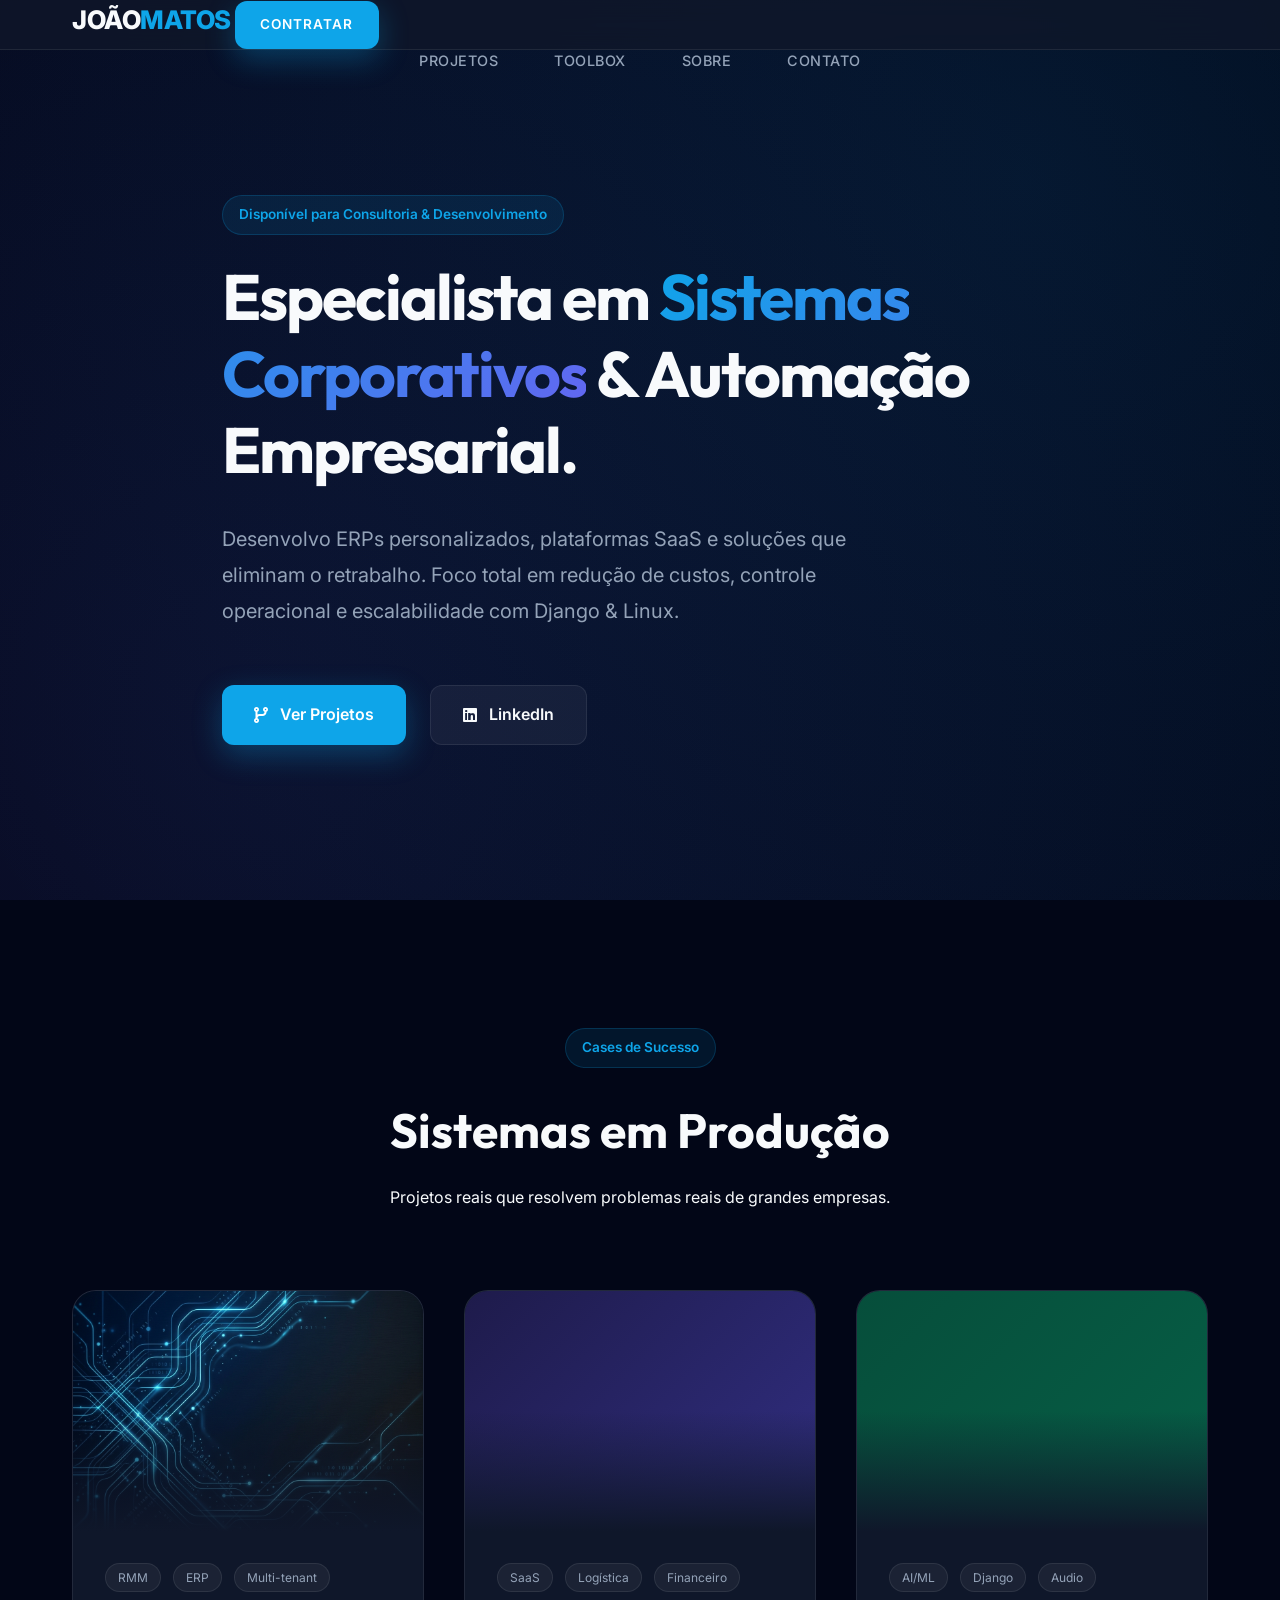
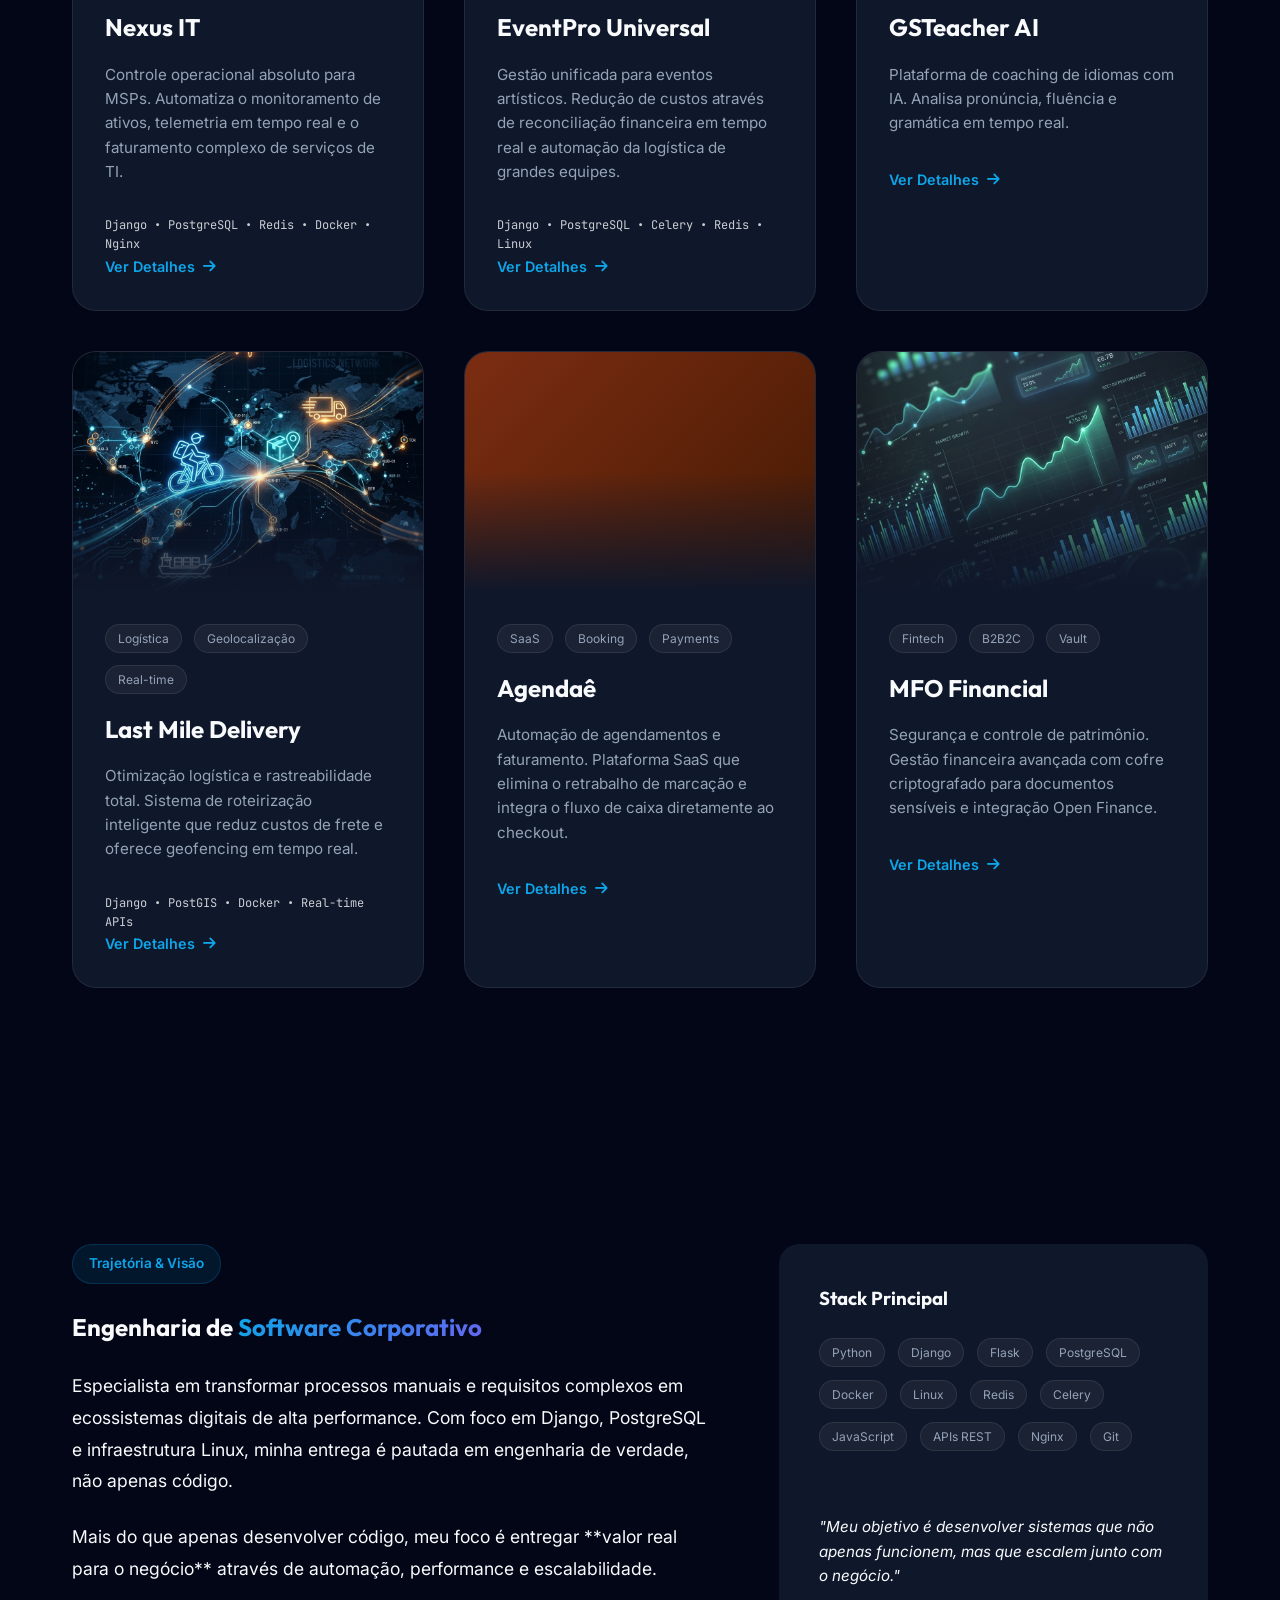
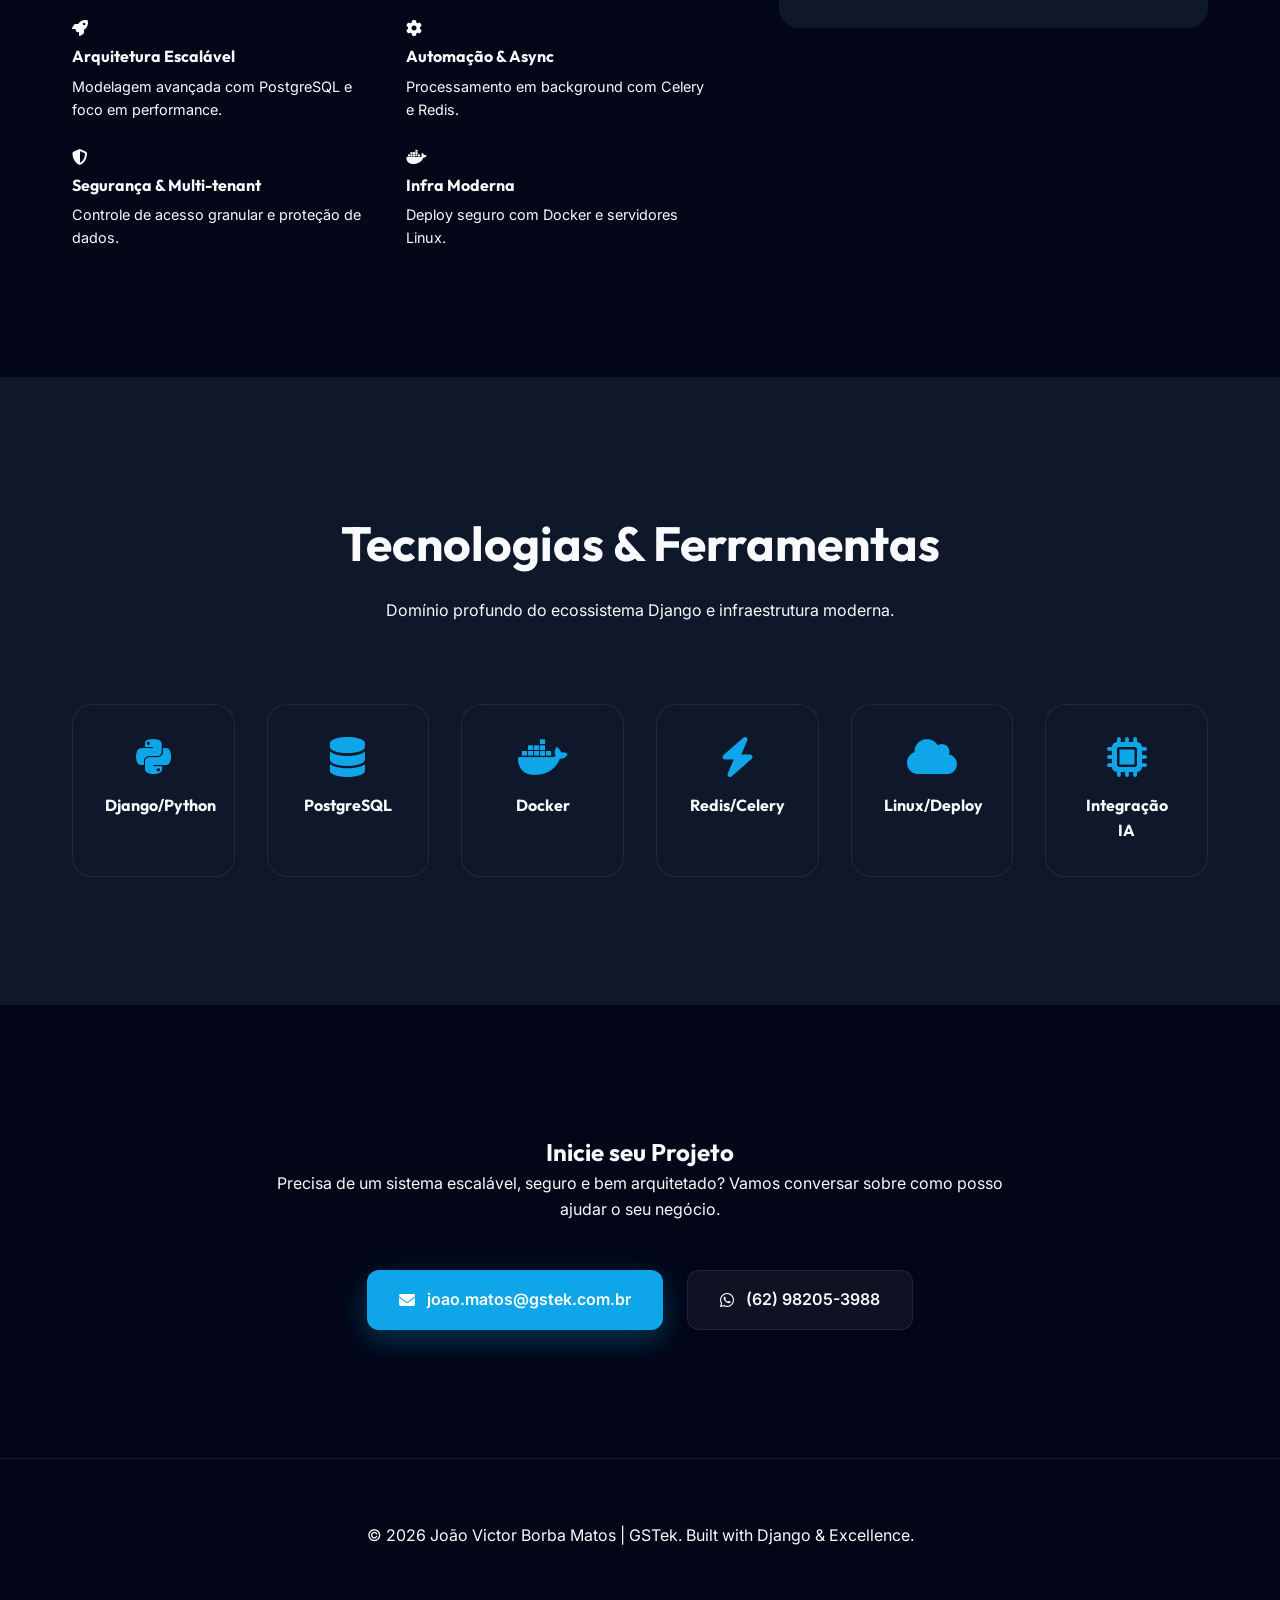
==== index.html @ 0c6c9169 "feat: transforma projetos em páginas reais para SEO e autoridade" ====
<!DOCTYPE html>
<html lang="pt-br">

<head>
    <meta charset="UTF-8">
    <meta name="viewport" content="width=device-width, initial-scale=1.0">
    <title>João Matos | Arquiteto de Sistemas Django & Automação Empresarial</title>
    <meta name="description"
        content="Desenvolvimento de sistemas ERP personalizados, plataformas SaaS e automação empresarial com Django, Python e PostgreSQL. Soluções escaláveis sob medida.">
    <meta name="keywords" content="sistema ERP personalizado, automação empresarial, desenvolvimento Django, software sob medida, sistema de gestão, plataforma SaaS, João Matos, GSTek">

    <!-- Open Graph / Facebook -->
    <meta property="og:type" content="website">
    <meta property="og:url" content="https://portfolio.gstek.com.br/">
    <meta property="og:title" content="João Matos | Sistemas SaaS & Automação Empresarial">
    <meta property="og:description" content="Especialista em Django, PostgreSQL, Docker e Linux. Desenvolvimento de sistemas corporativos escaláveis.">
    <meta property="og:image" content="https://portfolio.gstek.com.br/assets/hero_bg.png">

    <!-- Twitter -->
    <meta property="twitter:card" content="summary_large_image">
    <meta property="twitter:url" content="https://portfolio.gstek.com.br/">
    <meta property="twitter:title" content="João Matos | Sistemas SaaS & Automação Empresarial">
    <meta property="twitter:description" content="Especialista em Django, PostgreSQL, Docker e Linux. Desenvolvimento de sistemas corporativos escaláveis.">
    <meta property="twitter:image" content="https://portfolio.gstek.com.br/assets/hero_bg.png">

    <link rel="preconnect" href="https://fonts.googleapis.com">
    <link rel="preconnect" href="https://fonts.gstatic.com" crossorigin>
    <link
        href="https://fonts.googleapis.com/css2?family=Inter:wght@400;500;600&family=Outfit:wght@700;800&family=JetBrains+Mono&display=swap"
        rel="stylesheet">
    <link rel="stylesheet" href="https://cdnjs.cloudflare.com/ajax/libs/font-awesome/6.4.0/css/all.min.css">
    <link rel="stylesheet" href="style.css">
</head>

<body>

    <header>
        <div class="container nav">
            <a href="#" class="logo">JOÃO<span>MATOS</span></a>
            <div class="nav-links">
                <a href="#projects">Projetos</a>
                <a href="#skills">Toolbox</a>
                <a href="#about">Sobre</a>
                <a href="#contact">Contato</a>
            </div>
            <a href="#contact" class="btn btn-primary" style="padding: 0.8rem 1.6rem; font-size: 0.85rem; letter-spacing: 1px; text-transform: uppercase;">Contratar</a>
        </div>
    </header>

    <section class="hero">
        <div class="container hero-content">
            <span class="badge animate">Disponível para Consultoria & Desenvolvimento</span>
            <h1 class="animate" style="animation-delay: 0.1s;">Especialista em <span class="gradient-text">Sistemas Corporativos</span> & Automação Empresarial.</h1>
            <p class="animate" style="animation-delay: 0.2s;">Desenvolvo ERPs personalizados, plataformas SaaS e soluções que eliminam o retrabalho. Foco total em redução de custos, controle operacional e escalabilidade com Django & Linux.</p>
            <div class="hero-btns animate" style="animation-delay: 0.3s;">
                <a href="#projects" class="btn btn-primary">
                    <i class="fas fa-code-branch"></i> Ver Projetos
                </a>
                <a href="https://www.linkedin.com/in/jo%C3%A3o-victor-borba-matos-902590383/" target="_blank"
                    class="btn btn-secondary">
                    <i class="fab fa-linkedin"></i> LinkedIn
                </a>
            </div>
        </div>
    </section>

    <section id="projects" class="section">
        <div class="container">
            <div class="section-header">
                <span class="badge">Cases de Sucesso</span>
                <h2>Sistemas em Produção</h2>
                <p>Projetos reais que resolvem problemas reais de grandes empresas.</p>
            </div>

            <div class="projects-grid">
                <!-- Nexus IT -->
                <article class="project-card">
                    <div class="project-img" style="background-image: url('assets/hero_bg.png');"></div>
                    <div class="project-body">
                        <div class="project-tags">
                            <span class="tag">RMM</span>
                            <span class="tag">ERP</span>
                            <span class="tag">Multi-tenant</span>
                        </div>
                        <h3>Nexus IT</h3>
                        <p>Controle operacional absoluto para MSPs. Automatiza o monitoramento de ativos, telemetria em tempo real e o faturamento complexo de serviços de TI.</p>
                        <div class="project-stack" style="font-family: 'JetBrains Mono', monospace; font-size: 0.75rem; color: var(--primary-color); margin-top: 1rem; opacity: 0.8;">
                            Django • PostgreSQL • Redis • Docker • Nginx
                        </div>
                        <div class="project-actions">
                            <a href="nexus-it/" class="btn-detail" style="text-decoration: none;">Ver Detalhes <i
                                    class="fas fa-arrow-right"></i></a>
                        </div>
                    </div>
                </article>

                <!-- EventPro -->
                <article class="project-card">
                    <div class="project-img" style="background: linear-gradient(135deg, #1e1b4b, #312e81);"></div>
                    <div class="project-body">
                        <div class="project-tags">
                            <span class="tag">SaaS</span>
                            <span class="tag">Logística</span>
                            <span class="tag">Financeiro</span>
                        </div>
                        <h3>EventPro Universal</h3>
                        <p>Gestão unificada para eventos artísticos. Redução de custos através de reconciliação financeira em tempo real e automação da logística de grandes equipes.</p>
                        <div class="project-stack" style="font-family: 'JetBrains Mono', monospace; font-size: 0.75rem; color: var(--primary-color); margin-top: 1rem; opacity: 0.8;">
                            Django • PostgreSQL • Celery • Redis • Linux
                        </div>
                        <div class="project-actions">
                            <a href="eventpro/" class="btn-detail" style="text-decoration: none;">Ver Detalhes <i
                                    class="fas fa-arrow-right"></i></a>
                        </div>
                    </div>
                </article>

                <!-- GSTeacher -->
                <article class="project-card">
                    <div class="project-img" style="background: linear-gradient(135deg, #064e3b, #065f46);"></div>
                    <div class="project-body">
                        <div class="project-tags">
                            <span class="tag">AI/ML</span>
                            <span class="tag">Django</span>
                            <span class="tag">Audio</span>
                        </div>
                        <h3>GSTeacher AI</h3>
                        <p>Plataforma de coaching de idiomas com IA. Analisa pronúncia, fluência e gramática em tempo
                            real.</p>
                        <div class="project-actions">
                            <a href="gsteacher-ai/" class="btn-detail" style="text-decoration: none;">Ver Detalhes <i
                                    class="fas fa-arrow-right"></i></a>
                        </div>
                    </div>
                </article>

                <!-- Last Mile -->
                <article class="project-card">
                    <div class="project-img" style="background-image: url('assets/delivery_bg.png');"></div>
                    <div class="project-body">
                        <div class="project-tags">
                            <span class="tag">Logística</span>
                            <span class="tag">Geolocalização</span>
                            <span class="tag">Real-time</span>
                        </div>
                        <h3>Last Mile Delivery</h3>
                        <p>Otimização logística e rastreabilidade total. Sistema de roteirização inteligente que reduz custos de frete e oferece geofencing em tempo real.</p>
                        <div class="project-stack" style="font-family: 'JetBrains Mono', monospace; font-size: 0.75rem; color: var(--primary-color); margin-top: 1rem; opacity: 0.8;">
                            Django • PostGIS • Docker • Real-time APIs
                        </div>
                        <div class="project-actions">
                            <a href="last-mile/" class="btn-detail" style="text-decoration: none;">Ver Detalhes <i
                                    class="fas fa-arrow-right"></i></a>
                        </div>
                    </div>
                </article>

                <!-- Agendaê -->
                <article class="project-card">
                    <div class="project-img" style="background: linear-gradient(135deg, #7c2d12, #451a03);"></div>
                    <div class="project-body">
                        <div class="project-tags">
                            <span class="tag">SaaS</span>
                            <span class="tag">Booking</span>
                            <span class="tag">Payments</span>
                        </div>
                        <h3>Agendaê</h3>
                        <p>Automação de agendamentos e faturamento. Plataforma SaaS que elimina o retrabalho de marcação e integra o fluxo de caixa diretamente ao checkout.</p>
                        <div class="project-actions">
                            <a href="agendae/" class="btn-detail" style="text-decoration: none;">Ver Detalhes <i
                                    class="fas fa-arrow-right"></i></a>
                        </div>
                    </div>
                </article>

                <!-- MFO Financial -->
                <article class="project-card">
                    <div class="project-img" style="background-image: url('assets/finance_bg.png');"></div>
                    <div class="project-body">
                        <div class="project-tags">
                            <span class="tag">Fintech</span>
                            <span class="tag">B2B2C</span>
                            <span class="tag">Vault</span>
                        </div>
                        <h3>MFO Financial</h3>
                        <p>Segurança e controle de patrimônio. Gestão financeira avançada com cofre criptografado para documentos sensíveis e integração Open Finance.</p>
                        <div class="project-actions">
                            <a href="mfo-financial/" class="btn-detail" style="text-decoration: none;">Ver Detalhes <i
                                    class="fas fa-arrow-right"></i></a>
                        </div>
                    </div>
                </article>
            </div>
        </div>
    </section>

    <section id="about" class="section">
        <div class="container">
            <div class="about-wrapper" style="display: grid; grid-template-columns: 1.2fr 0.8fr; gap: 4rem; align-items: start;">
                <div class="about-text">
                    <span class="badge">Trajetória & Visão</span>
                    <h2 style="margin-bottom: 1.5rem;">Engenharia de <span class="gradient-text">Software Corporativo</span></h2>
                    <p style="font-size: 1.1rem; line-height: 1.8; color: var(--text-muted); margin-bottom: 1.5rem;">
                        Especialista em transformar processos manuais e requisitos complexos em ecossistemas digitais de alta performance. Com foco em Django, PostgreSQL e infraestrutura Linux, minha entrega é pautada em engenharia de verdade, não apenas código.
                    </p>
                    <p style="font-size: 1.1rem; line-height: 1.8; color: var(--text-muted); margin-bottom: 2rem;">
                        Mais do que apenas desenvolver código, meu foco é entregar **valor real para o negócio** através de automação, performance e escalabilidade.
                    </p>

                    <div class="about-highlights" style="display: grid; grid-template-columns: 1fr 1fr; gap: 1.5rem;">
                        <div class="highlight-item">
                            <i class="fas fa-rocket" style="color: var(--primary-color); margin-bottom: 0.5rem;"></i>
                            <h4 style="margin-bottom: 0.3rem;">Arquitetura Escalável</h4>
                            <p style="font-size: 0.9rem; color: var(--text-muted);">Modelagem avançada com PostgreSQL e foco em performance.</p>
                        </div>
                        <div class="highlight-item">
                            <i class="fas fa-cog" style="color: var(--primary-color); margin-bottom: 0.5rem;"></i>
                            <h4 style="margin-bottom: 0.3rem;">Automação & Async</h4>
                            <p style="font-size: 0.9rem; color: var(--text-muted);">Processamento em background com Celery e Redis.</p>
                        </div>
                        <div class="highlight-item">
                            <i class="fas fa-shield-alt" style="color: var(--primary-color); margin-bottom: 0.5rem;"></i>
                            <h4 style="margin-bottom: 0.3rem;">Segurança & Multi-tenant</h4>
                            <p style="font-size: 0.9rem; color: var(--text-muted);">Controle de acesso granular e proteção de dados.</p>
                        </div>
                        <div class="highlight-item">
                            <i class="fab fa-docker" style="color: var(--primary-color); margin-bottom: 0.5rem;"></i>
                            <h4 style="margin-bottom: 0.3rem;">Infra Moderna</h4>
                            <p style="font-size: 0.9rem; color: var(--text-muted);">Deploy seguro com Docker e servidores Linux.</p>
                        </div>
                    </div>
                </div>

                <div class="about-card" style="background: var(--bg-surface); padding: 2.5rem; border-radius: 20px; border: 1px solid var(--border-color); position: sticky; top: 100px;">
                    <h3 style="margin-bottom: 1.5rem; font-family: 'Outfit', sans-serif;">Stack Principal</h3>
                    <div class="stack-tags" style="display: flex; flex-wrap: wrap; gap: 0.8rem;">
                        <span class="tag">Python</span>
                        <span class="tag">Django</span>
                        <span class="tag">Flask</span>
                        <span class="tag">PostgreSQL</span>
                        <span class="tag">Docker</span>
                        <span class="tag">Linux</span>
                        <span class="tag">Redis</span>
                        <span class="tag">Celery</span>
                        <span class="tag">JavaScript</span>
                        <span class="tag">APIs REST</span>
                        <span class="tag">Nginx</span>
                        <span class="tag">Git</span>
                    </div>
                    <hr style="margin: 2rem 0; border: 0; border-top: 1px solid var(--border-color);">
                    <p style="font-style: italic; color: var(--text-muted); font-size: 0.95rem;">
                        "Meu objetivo é desenvolver sistemas que não apenas funcionem, mas que escalem junto com o negócio."
                    </p>
                </div>
            </div>
        </div>
    </section>

    <section id="skills" class="section" style="background: var(--bg-surface);">
        <div class="container">
            <div class="section-header">
                <h2>Tecnologias & Ferramentas</h2>
                <p>Domínio profundo do ecossistema Django e infraestrutura moderna.</p>
            </div>
            <div class="skills-grid">
                <div class="skill-card">
                    <i class="fab fa-python"></i>
                    <h4>Django/Python</h4>
                </div>
                <div class="skill-card">
                    <i class="fas fa-database"></i>
                    <h4>PostgreSQL</h4>
                </div>
                <div class="skill-card">
                    <i class="fab fa-docker"></i>
                    <h4>Docker</h4>
                </div>
                <div class="skill-card">
                    <i class="fas fa-bolt"></i>
                    <h4>Redis/Celery</h4>
                </div>
                <div class="skill-card">
                    <i class="fas fa-cloud"></i>
                    <h4>Linux/Deploy</h4>
                </div>
                <div class="skill-card">
                    <i class="fas fa-microchip"></i>
                    <h4>Integração IA</h4>
                </div>
            </div>
        </div>
    </section>

    <section id="contact" class="section">
        <div class="container" style="text-align: center; max-width: 800px;">
            <h2>Inicie seu Projeto</h2>
            <p style="margin-bottom: 3rem;">Precisa de um sistema escalável, seguro e bem arquitetado? Vamos conversar
                sobre como posso ajudar o seu negócio.</p>

            <div style="display: flex; gap: 1.5rem; justify-content: center; flex-wrap: wrap;">
                <a href="mailto:joao.matos@gstek.com.br" class="btn btn-primary">
                    <i class="fas fa-envelope"></i> joao.matos@gstek.com.br
                </a>
                <a href="https://wa.me/5562982053988" class="btn btn-secondary" target="_blank">
                    <i class="fab fa-whatsapp"></i> (62) 98205-3988
                </a>
            </div>
        </div>
    </section>

    <footer>
        <div class="container">
            <p>&copy; 2026 João Victor Borba Matos | GSTek. Built with Django & Excellence.</p>
        </div>
    </footer>

    <!-- Modals -->
    <div id="projectModal" class="modal">
        <div class="modal-content">
            <span class="close-modal" onclick="closeModal()">&times;</span>
            <div id="modalBody">
                <!-- Content injected via JS -->
            </div>
        </div>
    </div>

    <script src="main.js"></script>
</body>

</html>
---- style.css ----
:root {
    --primary: #0ea5e9;
    --primary-glow: rgba(14, 165, 233, 0.3);
    --secondary: #6366f1;
    --accent: #10b981;
    --bg-dark: #020617;
    --bg-surface: #0f172a;
    --bg-card: #1e293b;
    --text-primary: #f8fafc;
    --text-secondary: #94a3b8;
    --border: rgba(255, 255, 255, 0.08);
    --glass: rgba(15, 23, 42, 0.8);
    --font-heading: 'Outfit', sans-serif;
    --font-body: 'Inter', sans-serif;
    --transition: all 0.3s cubic-bezier(0.4, 0, 0.2, 1);
}

* {
    margin: 0;
    padding: 0;
    box-sizing: border-box;
    scroll-behavior: smooth;
}

body {
    background-color: var(--bg-dark);
    color: var(--text-primary);
    font-family: var(--font-body);
    line-height: 1.6;
    overflow-x: hidden;
}

.container {
    max-width: 1200px;
    margin: 0 auto;
    padding: 0 2rem;
}

/* Typography */
h1, h2, h3, h4 {
    font-family: var(--font-heading);
    font-weight: 700;
}

.gradient-text {
    background: linear-gradient(135deg, var(--primary), var(--secondary));
    -webkit-background-clip: text;
    -webkit-text-fill-color: transparent;
}

/* Navigation */
header {
    position: fixed;
    top: 0;
    width: 100%;
    z-index: 1000;
    background: var(--glass);
    backdrop-filter: blur(12px);
    border-bottom: 1px solid var(--border);
}

nav {
    display: flex;
    justify-content: space-between;
    align-items: center;
    height: 90px;
    width: 100%;
}

.logo {
    font-size: 1.6rem;
    font-weight: 800;
    text-decoration: none;
    color: var(--text-primary);
    letter-spacing: -0.5px;
    flex-shrink: 0;
}

.logo span {
    color: var(--primary);
}

.nav-links {
    display: flex;
    gap: 3.5rem;
    position: absolute;
    left: 50%;
    transform: translateX(-50%);
}

.nav-links a {
    text-decoration: none;
    color: var(--text-secondary);
    font-weight: 500;
    font-size: 0.9rem;
    letter-spacing: 0.5px;
    text-transform: uppercase;
    transition: var(--transition);
}

.nav-links a:hover {
    color: var(--primary);
}

/* Hero Section */
.hero {
    min-height: 100vh;
    display: flex;
    align-items: center;
    position: relative;
    padding-top: 140px;
    padding-bottom: 100px;
    background: radial-gradient(circle at 80% 20%, rgba(14, 165, 233, 0.1), transparent),
                radial-gradient(circle at 20% 80%, rgba(99, 102, 241, 0.1), transparent);
}

.hero-content {
    max-width: 900px;
    position: relative;
    z-index: 2;
}

.badge {
    display: inline-block;
    padding: 0.5rem 1rem;
    background: rgba(14, 165, 233, 0.1);
    border: 1px solid rgba(14, 165, 233, 0.2);
    border-radius: 100px;
    color: var(--primary);
    font-size: 0.85rem;
    font-weight: 600;
    margin-bottom: 1.5rem;
}

.hero h1 {
    font-size: 4rem;
    line-height: 1.2;
    margin-bottom: 2rem;
    letter-spacing: -2px;
}

.hero p {
    font-size: 1.25rem;
    line-height: 1.8;
    color: var(--text-secondary);
    margin-bottom: 3.5rem;
    max-width: 700px;
}

.hero-btns {
    display: flex;
    gap: 1.5rem;
}

.btn {
    padding: 1rem 2rem;
    border-radius: 12px;
    font-weight: 600;
    text-decoration: none;
    display: inline-flex;
    align-items: center;
    gap: 0.75rem;
    transition: var(--transition);
    cursor: pointer;
}

.btn-primary {
    background: var(--primary);
    color: white;
    box-shadow: 0 10px 30px var(--primary-glow);
}

.btn-primary:hover {
    transform: translateY(-2px);
    box-shadow: 0 15px 40px var(--primary-glow);
}

.btn-secondary {
    background: rgba(255, 255, 255, 0.05);
    color: var(--text-primary);
    border: 1px solid var(--border);
}

.btn-secondary:hover {
    background: rgba(255, 255, 255, 0.1);
}

/* Projects Section */
.section {
    padding: 8rem 0;
}

.section-header {
    text-align: center;
    margin-bottom: 5rem;
}

.section-header h2 {
    font-size: 3rem;
    margin-bottom: 1rem;
}

.projects-grid {
    display: grid;
    grid-template-columns: repeat(auto-fit, minmax(350px, 1fr));
    gap: 2.5rem;
}

.project-card {
    background: var(--bg-surface);
    border: 1px solid var(--border);
    border-radius: 24px;
    overflow: hidden;
    transition: var(--transition);
}

.project-card:hover {
    transform: translateY(-10px);
    border-color: rgba(14, 165, 233, 0.3);
    box-shadow: 0 20px 50px rgba(0, 0, 0, 0.3);
}

.project-img {
    height: 240px;
    background-size: cover;
    background-position: center;
    position: relative;
}

.project-img::after {
    content: '';
    position: absolute;
    bottom: 0;
    left: 0;
    width: 100%;
    height: 50%;
    background: linear-gradient(to top, var(--bg-surface), transparent);
}

.project-body {
    padding: 2rem;
}

.project-tags {
    display: flex;
    gap: 0.75rem;
    margin-bottom: 1rem;
    flex-wrap: wrap;
}

.tag {
    font-size: 0.75rem;
    padding: 0.25rem 0.75rem;
    background: rgba(255, 255, 255, 0.05);
    border: 1px solid var(--border);
    border-radius: 100px;
    color: var(--text-secondary);
}

.project-body h3 {
    font-size: 1.5rem;
    margin-bottom: 1rem;
}

.project-body p {
    color: var(--text-secondary);
    font-size: 0.95rem;
    margin-bottom: 2rem;
}

.project-actions {
    display: flex;
    justify-content: space-between;
    align-items: center;
}

.btn-detail {
    color: var(--primary);
    text-decoration: none;
    font-weight: 600;
    font-size: 0.9rem;
    display: inline-flex;
    align-items: center;
    gap: 0.5rem;
}

/* Tabs / Code Showcase */
.code-window {
    background: #010409;
    border: 1px solid var(--border);
    border-radius: 12px;
    margin-top: 1.5rem;
    display: none; /* Shown on interaction */
}

.code-header {
    padding: 0.75rem 1rem;
    border-bottom: 1px solid var(--border);
    display: flex;
    align-items: center;
    gap: 0.5rem;
}

.dot { width: 10px; height: 10px; border-radius: 50%; }
.red { background: #ff5f56; }
.yellow { background: #ffbd2e; }
.green { background: #27c93f; }

.code-content {
    padding: 1.25rem;
    font-family: 'JetBrains Mono', monospace;
    font-size: 0.85rem;
    color: #e6edf3;
    overflow-x: auto;
}

/* Skills Section */
.skills-grid {
    display: grid;
    grid-template-columns: repeat(auto-fit, minmax(150px, 1fr));
    gap: 2rem;
    text-align: center;
}

.skill-card {
    padding: 2rem;
    background: var(--bg-surface);
    border: 1px solid var(--border);
    border-radius: 20px;
    transition: var(--transition);
}

.skill-card:hover {
    border-color: var(--primary);
    background: rgba(14, 165, 233, 0.05);
}

.skill-card i {
    font-size: 2.5rem;
    margin-bottom: 1rem;
    color: var(--primary);
}

/* Modal */
.modal {
    position: fixed;
    inset: 0;
    background: rgba(0, 0, 0, 0.8);
    backdrop-filter: blur(8px);
    z-index: 2000;
    display: none;
    align-items: center;
    justify-content: center;
    padding: 2rem;
}

.modal-content {
    background: var(--bg-surface);
    width: 100%;
    max-width: 1000px;
    max-height: 90vh;
    border-radius: 32px;
    border: 1px solid var(--border);
    overflow-y: auto;
    position: relative;
    padding: 3rem;
}

.close-modal {
    position: absolute;
    top: 2rem;
    right: 2rem;
    font-size: 1.5rem;
    cursor: pointer;
    color: var(--text-secondary);
}

/* Footer */
footer {
    padding: 4rem 0;
    border-top: 1px solid var(--border);
    text-align: center;
}

.social-links {
    display: flex;
    justify-content: center;
    gap: 2rem;
    margin-bottom: 2rem;
}

.social-links a {
    color: var(--text-secondary);
    font-size: 1.5rem;
    transition: var(--transition);
}

.social-links a:hover {
    color: var(--primary);
    transform: translateY(-3px);
}

/* Animations */
@keyframes fadeIn {
    from { opacity: 0; transform: translateY(20px); }
    to { opacity: 1; transform: translateY(0); }
}

.animate {
    animation: fadeIn 0.8s ease forwards;
}

@media (max-width: 992px) {
    .nav-links {
        display: none;
    }
}

@media (max-width: 768px) {
    .hero h1 { font-size: 2.5rem; }
    .hero p { font-size: 1.1rem; }
}
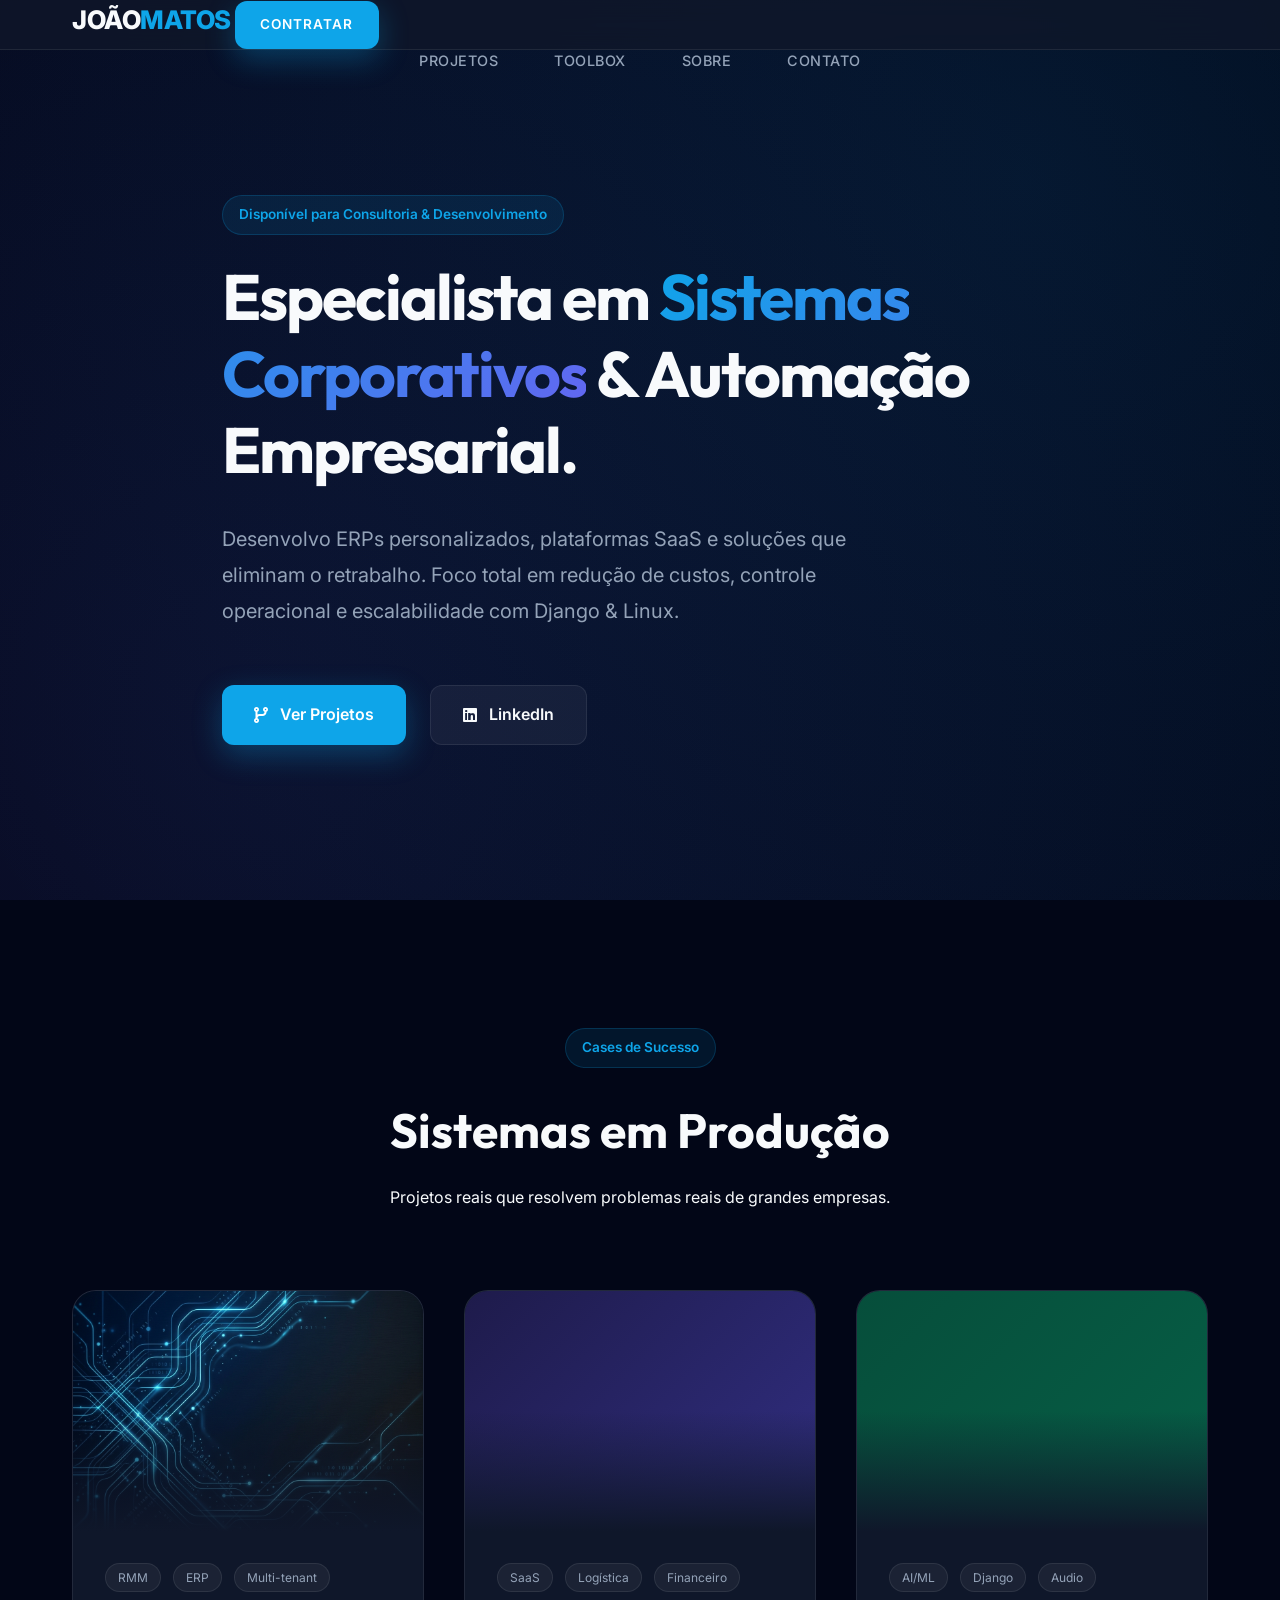
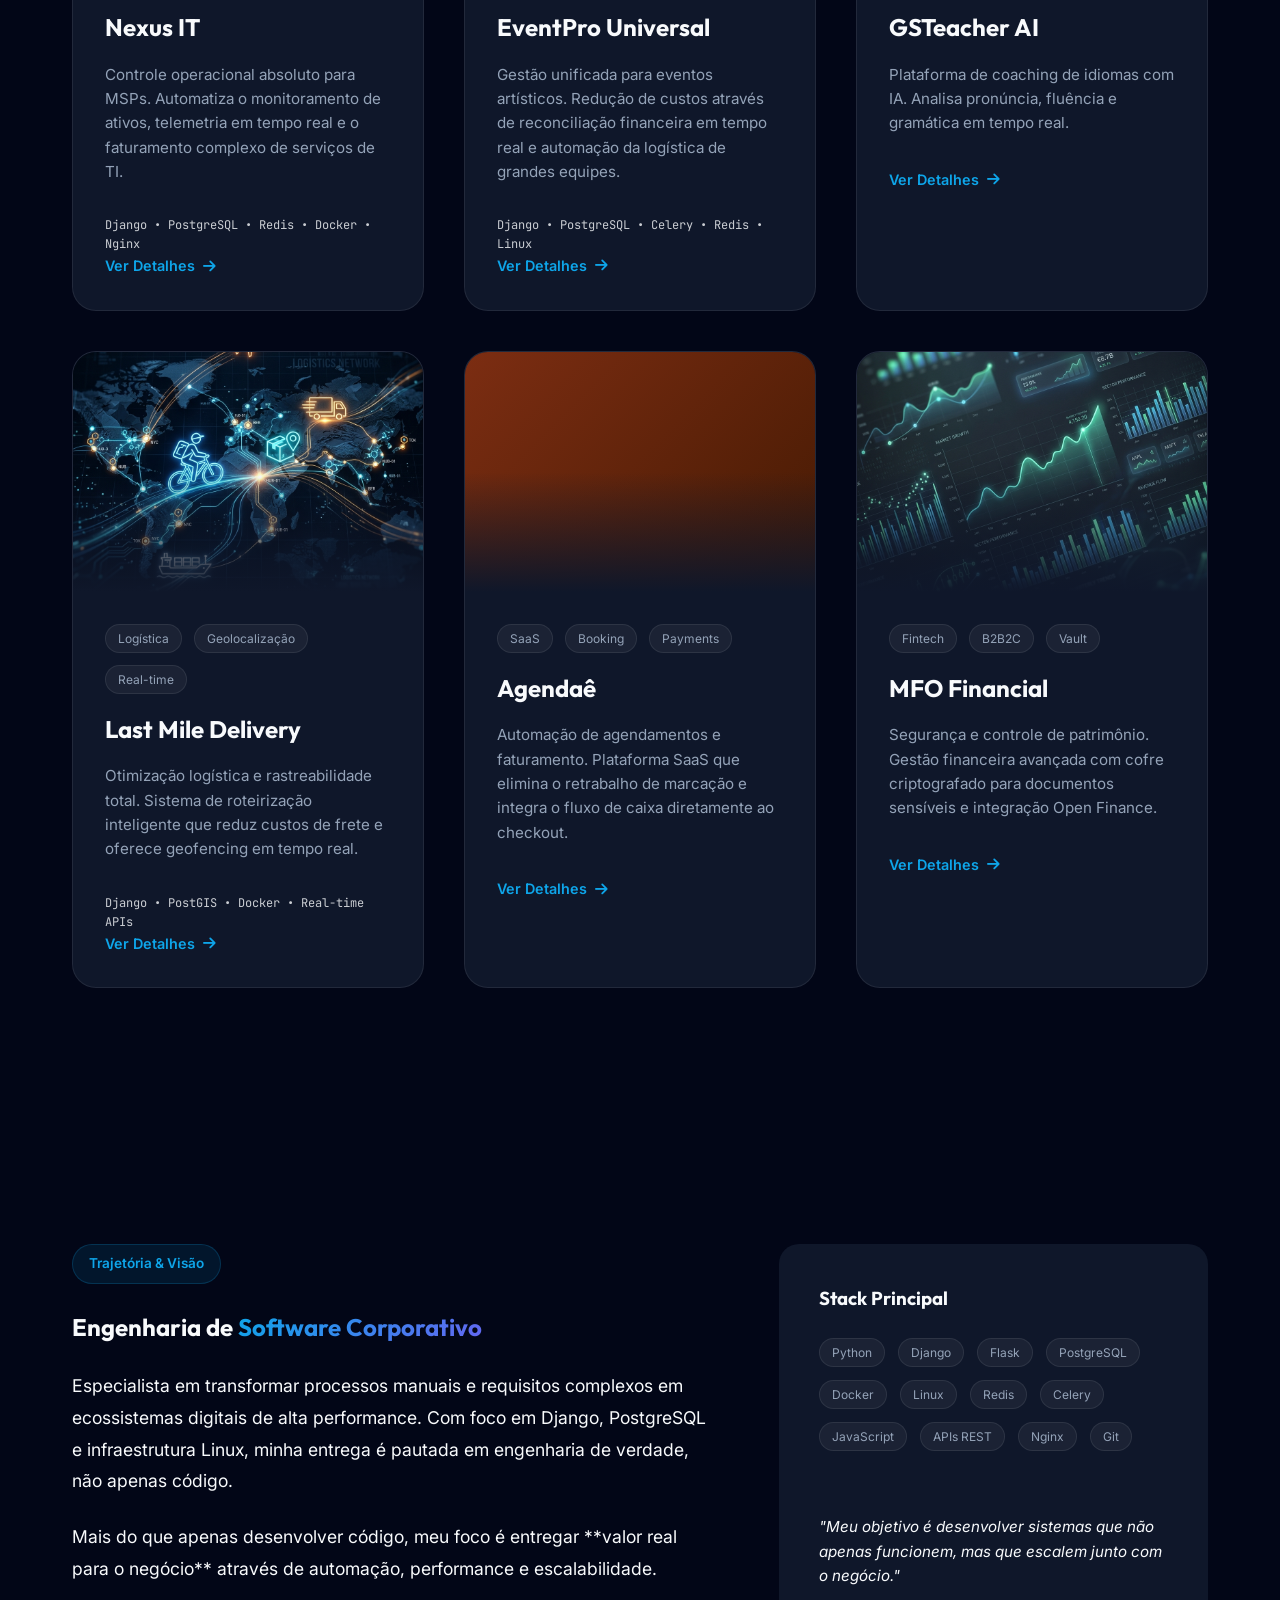
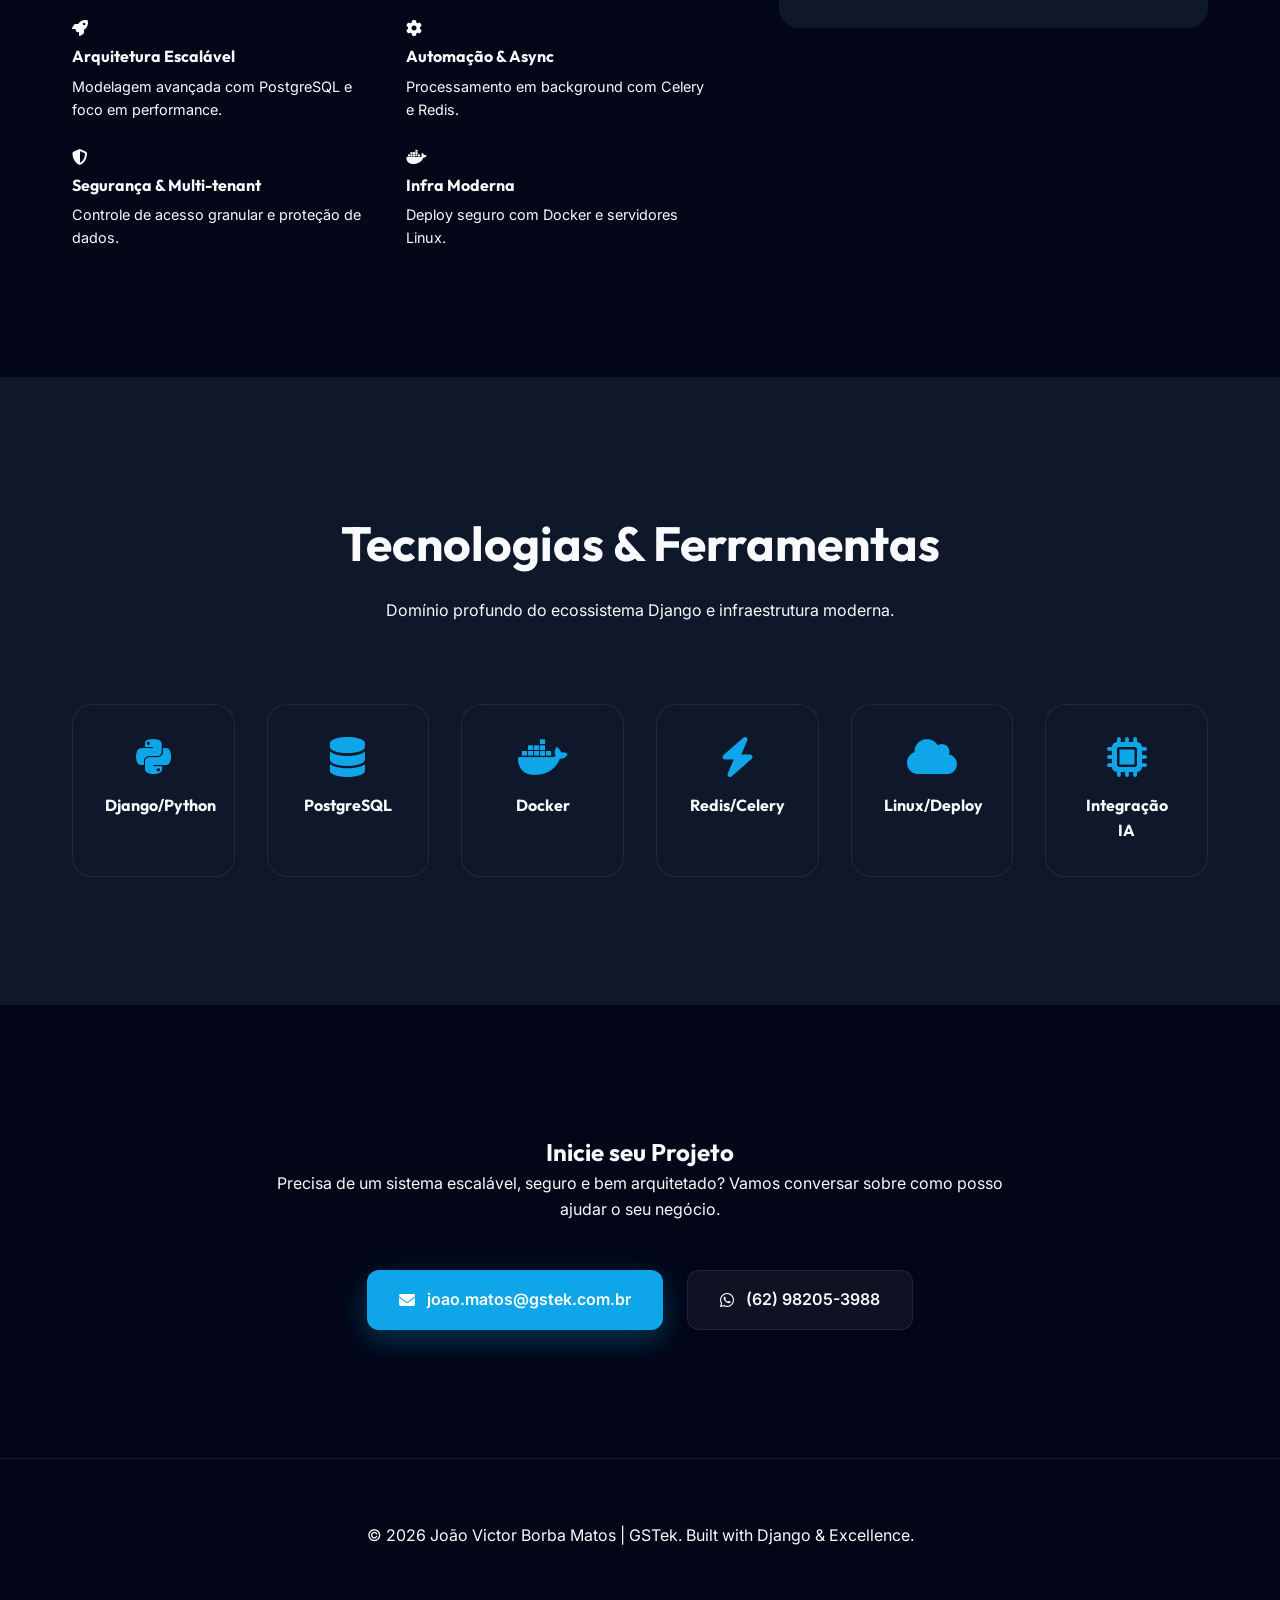
==== commit 0eca6ef9: "style: novo banner profissional para compartilhamento social" ====
--- a/index.html
+++ b/index.html
@@ -14,14 +14,14 @@
     <meta property="og:url" content="https://portfolio.gstek.com.br/">
     <meta property="og:title" content="João Matos | Sistemas SaaS & Automação Empresarial">
     <meta property="og:description" content="Especialista em Django, PostgreSQL, Docker e Linux. Desenvolvimento de sistemas corporativos escaláveis.">
-    <meta property="og:image" content="https://portfolio.gstek.com.br/assets/hero_bg.png">
+    <meta property="og:image" content="https://portfolio.gstek.com.br/assets/banner.png">
 
     <!-- Twitter -->
     <meta property="twitter:card" content="summary_large_image">
     <meta property="twitter:url" content="https://portfolio.gstek.com.br/">
     <meta property="twitter:title" content="João Matos | Sistemas SaaS & Automação Empresarial">
     <meta property="twitter:description" content="Especialista em Django, PostgreSQL, Docker e Linux. Desenvolvimento de sistemas corporativos escaláveis.">
-    <meta property="twitter:image" content="https://portfolio.gstek.com.br/assets/hero_bg.png">
+    <meta property="twitter:image" content="https://portfolio.gstek.com.br/assets/banner.png">
 
     <link rel="preconnect" href="https://fonts.googleapis.com">
     <link rel="preconnect" href="https://fonts.gstatic.com" crossorigin>
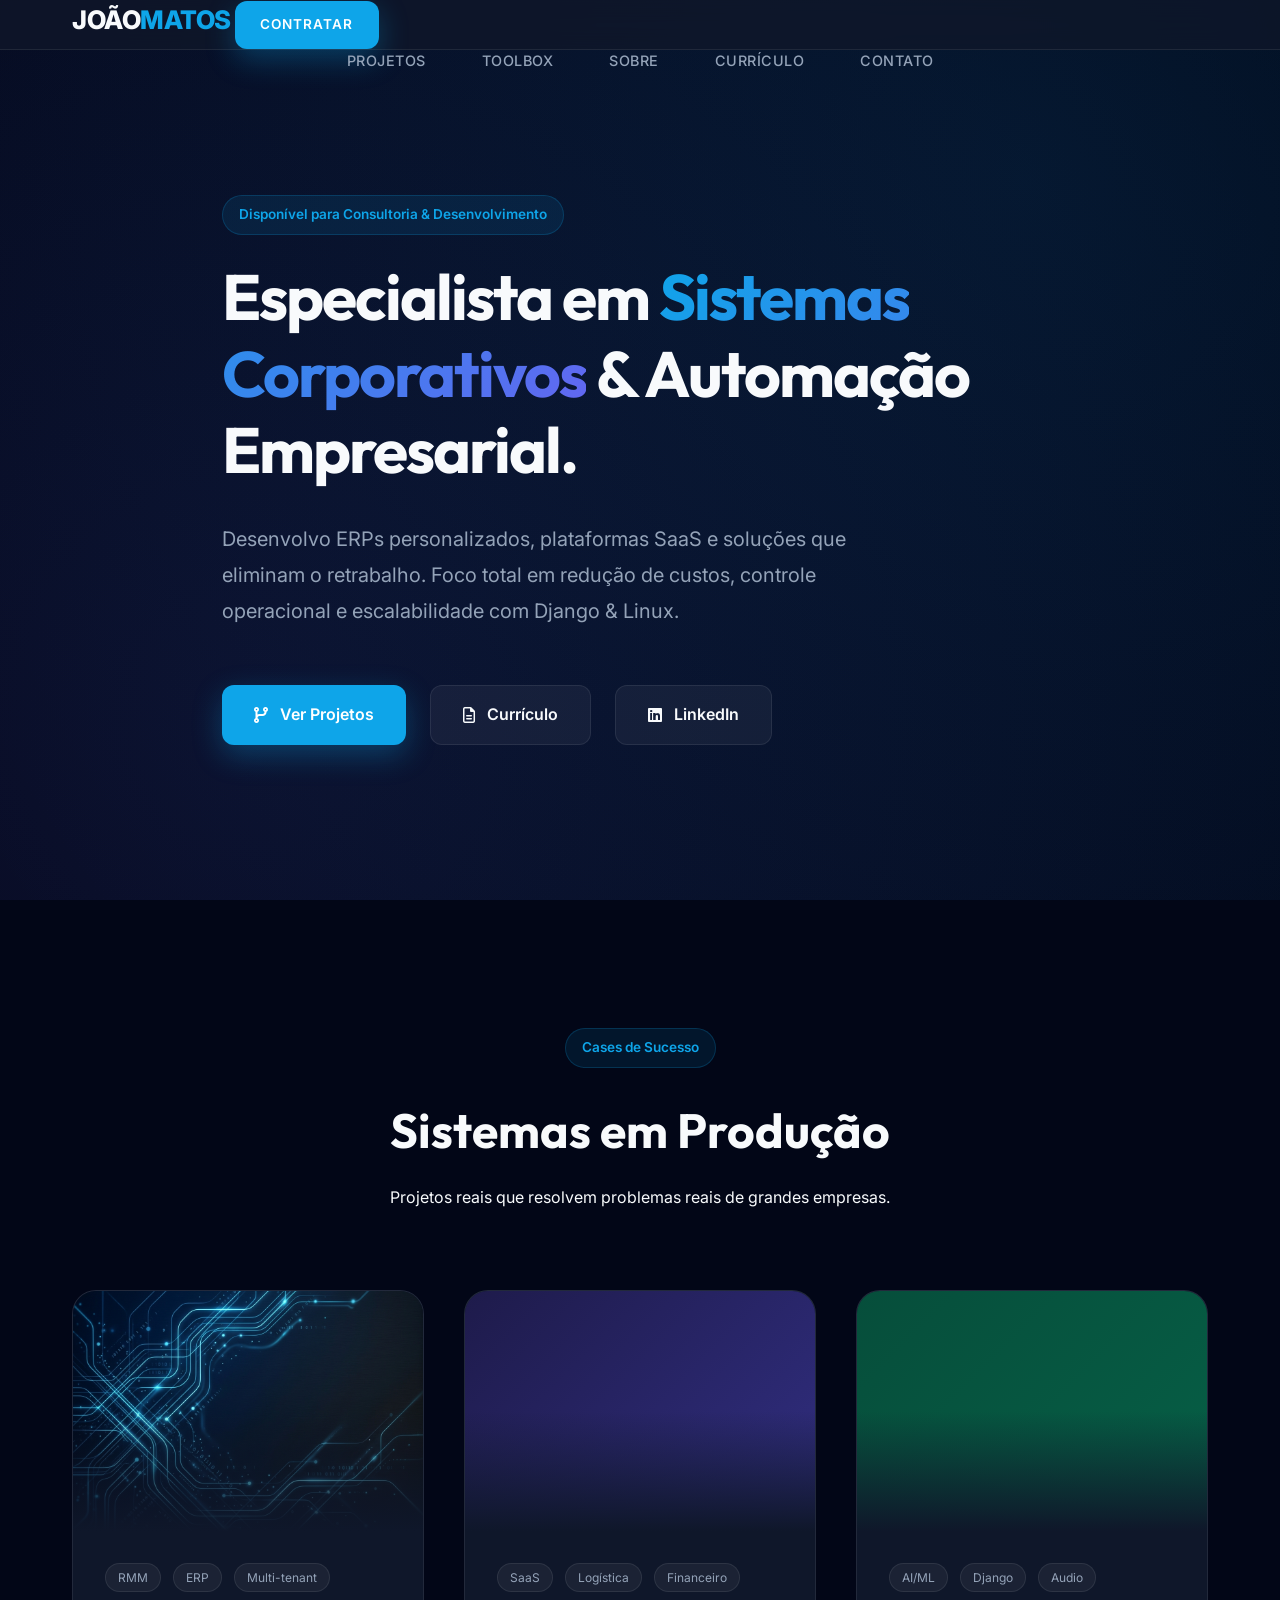
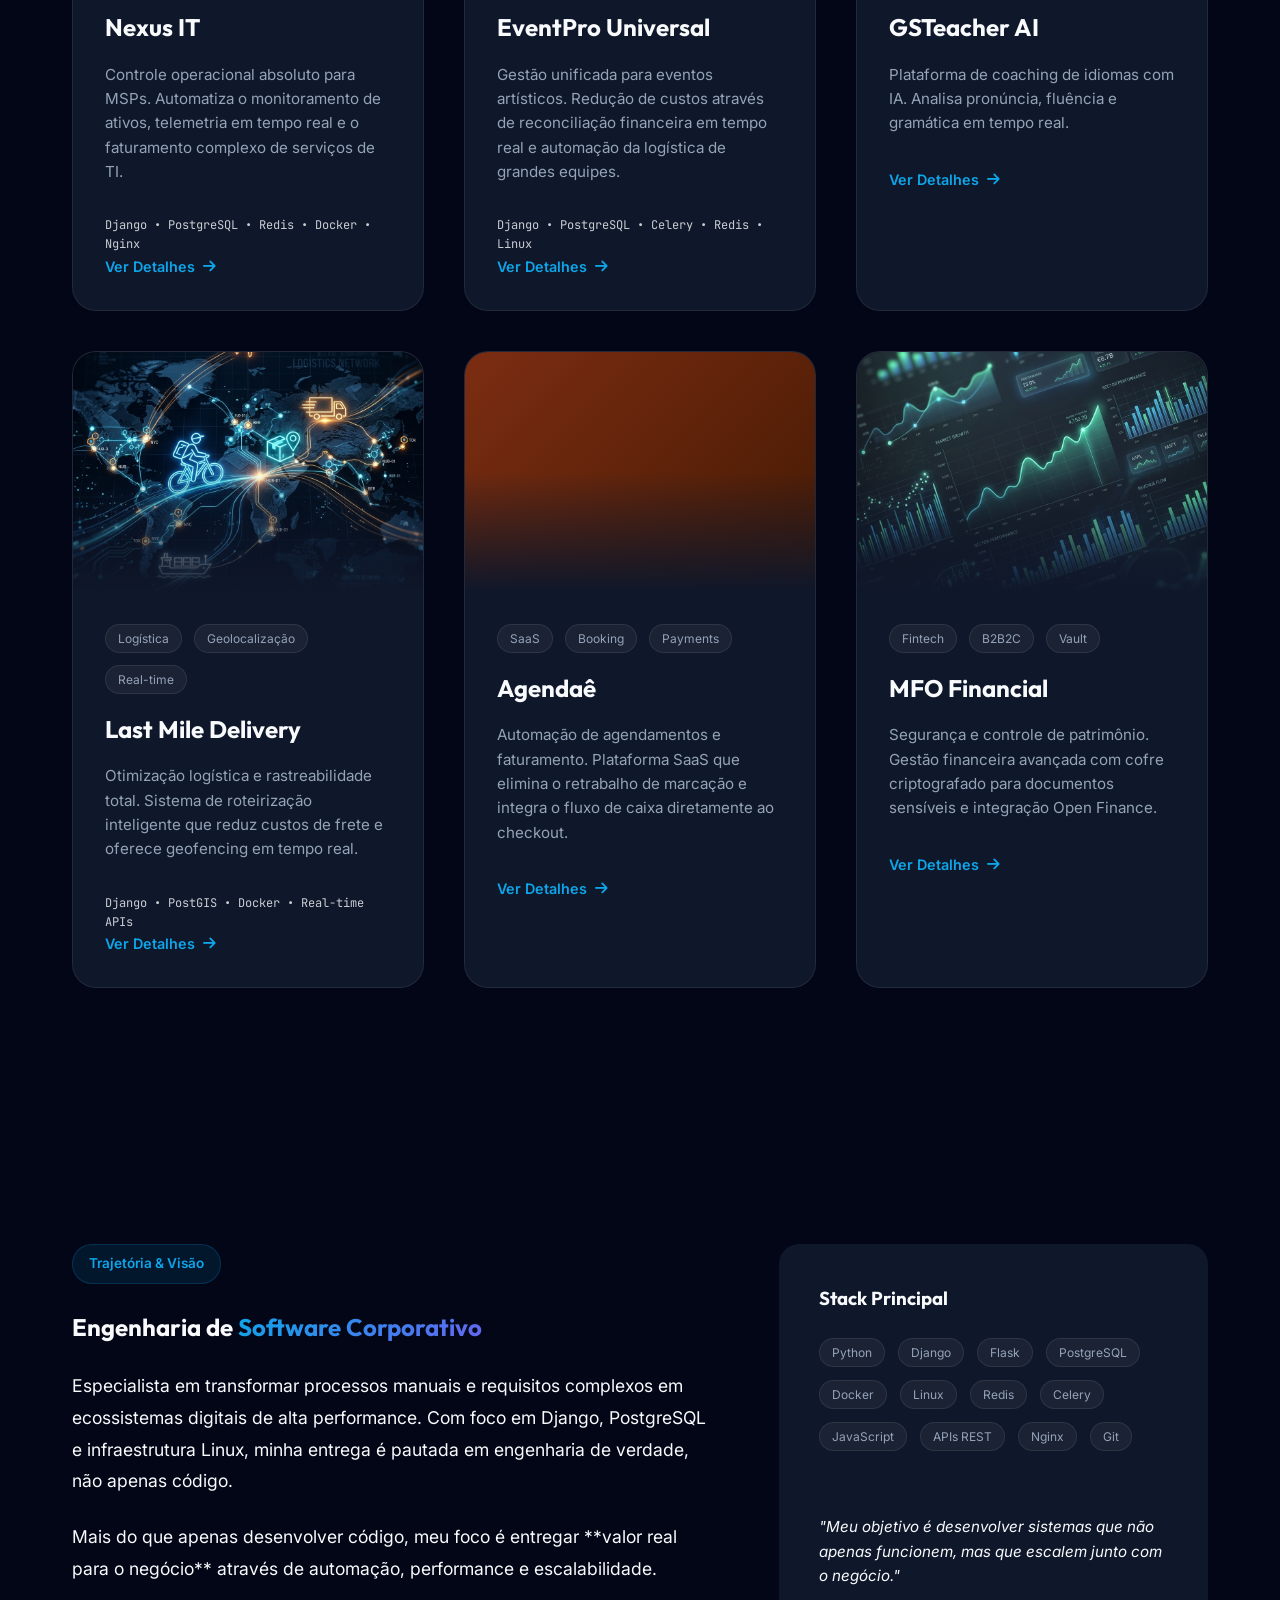
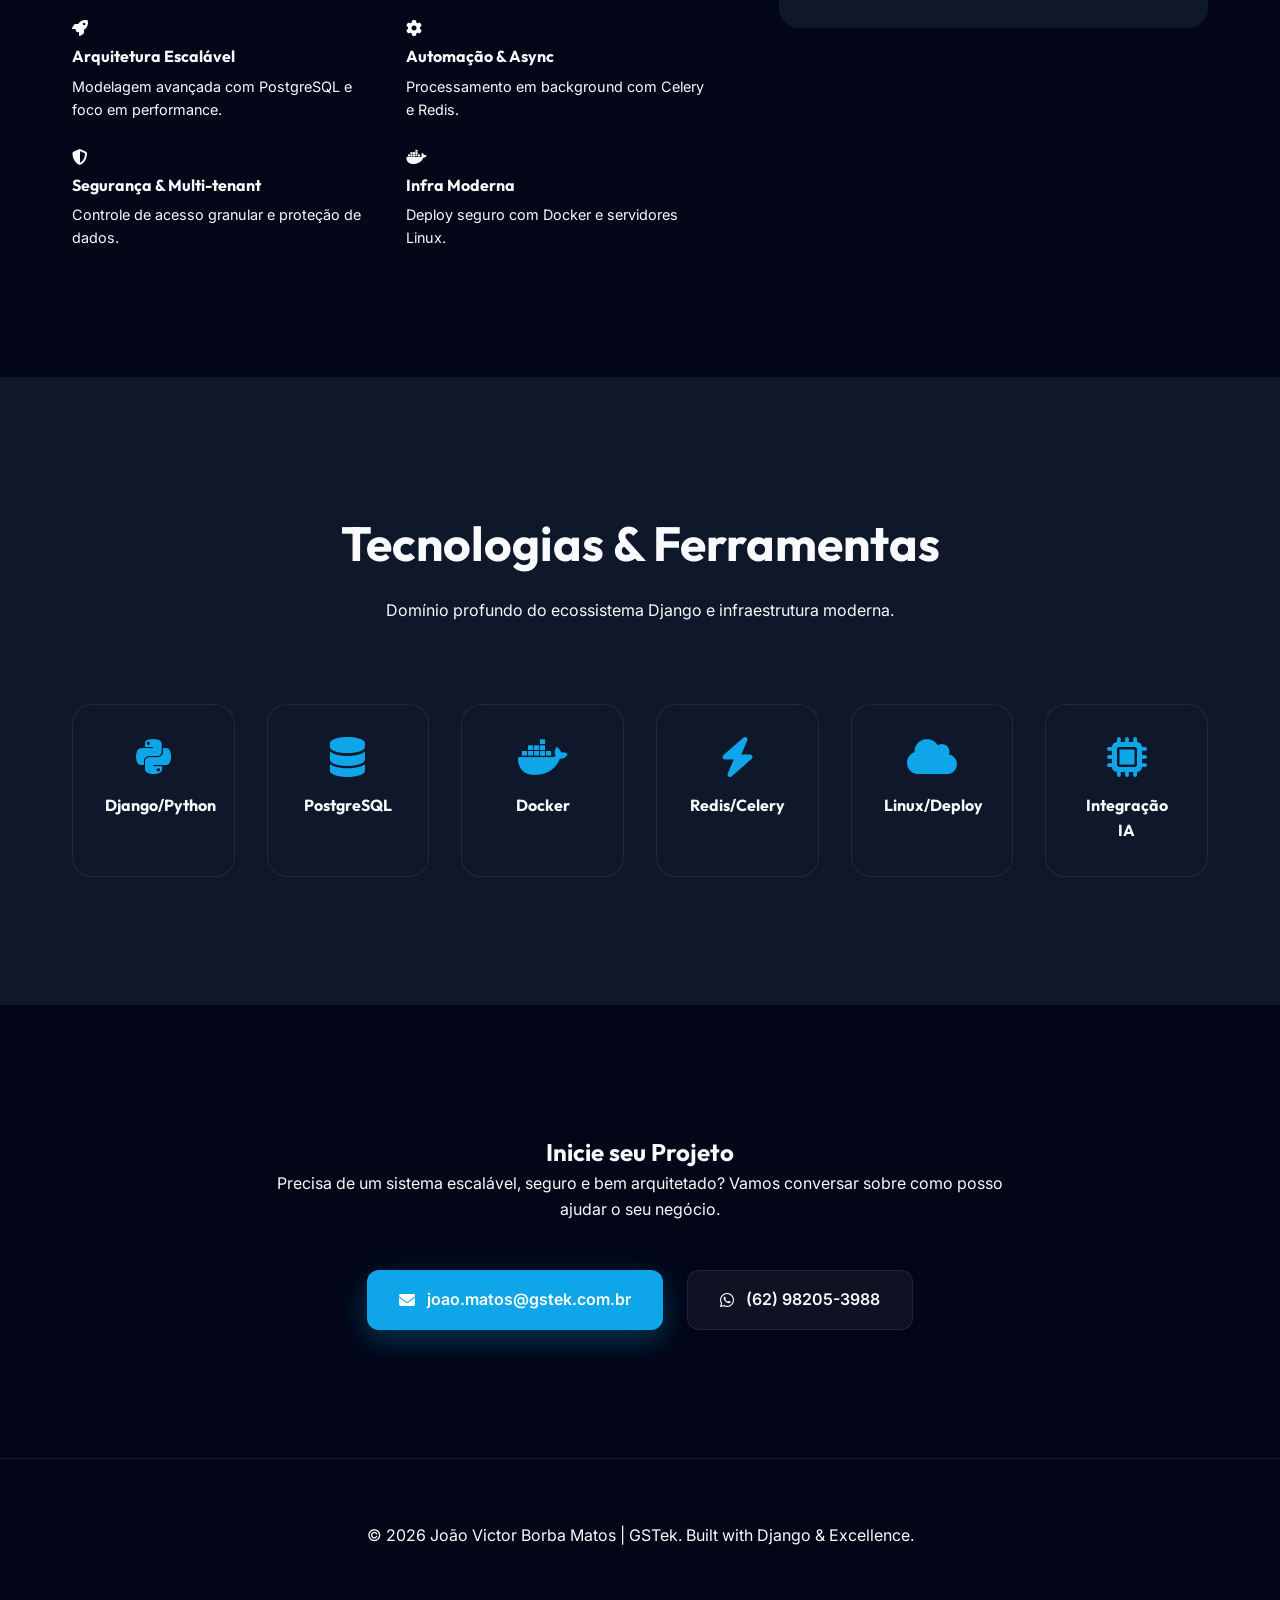
==== commit 0f4141a3: "feat: add curriculo.html and integrate links into index.html" ====
--- a/index.html
+++ b/index.html
@@ -41,6 +41,7 @@
                 <a href="#projects">Projetos</a>
                 <a href="#skills">Toolbox</a>
                 <a href="#about">Sobre</a>
+                <a href="curriculo.html">Currículo</a>
                 <a href="#contact">Contato</a>
             </div>
             <a href="#contact" class="btn btn-primary" style="padding: 0.8rem 1.6rem; font-size: 0.85rem; letter-spacing: 1px; text-transform: uppercase;">Contratar</a>
@@ -55,6 +56,9 @@
             <div class="hero-btns animate" style="animation-delay: 0.3s;">
                 <a href="#projects" class="btn btn-primary">
                     <i class="fas fa-code-branch"></i> Ver Projetos
+                </a>
+                <a href="curriculo.html" class="btn btn-secondary">
+                    <i class="far fa-file-alt"></i> Currículo
                 </a>
                 <a href="https://www.linkedin.com/in/jo%C3%A3o-victor-borba-matos-902590383/" target="_blank"
                     class="btn btn-secondary">
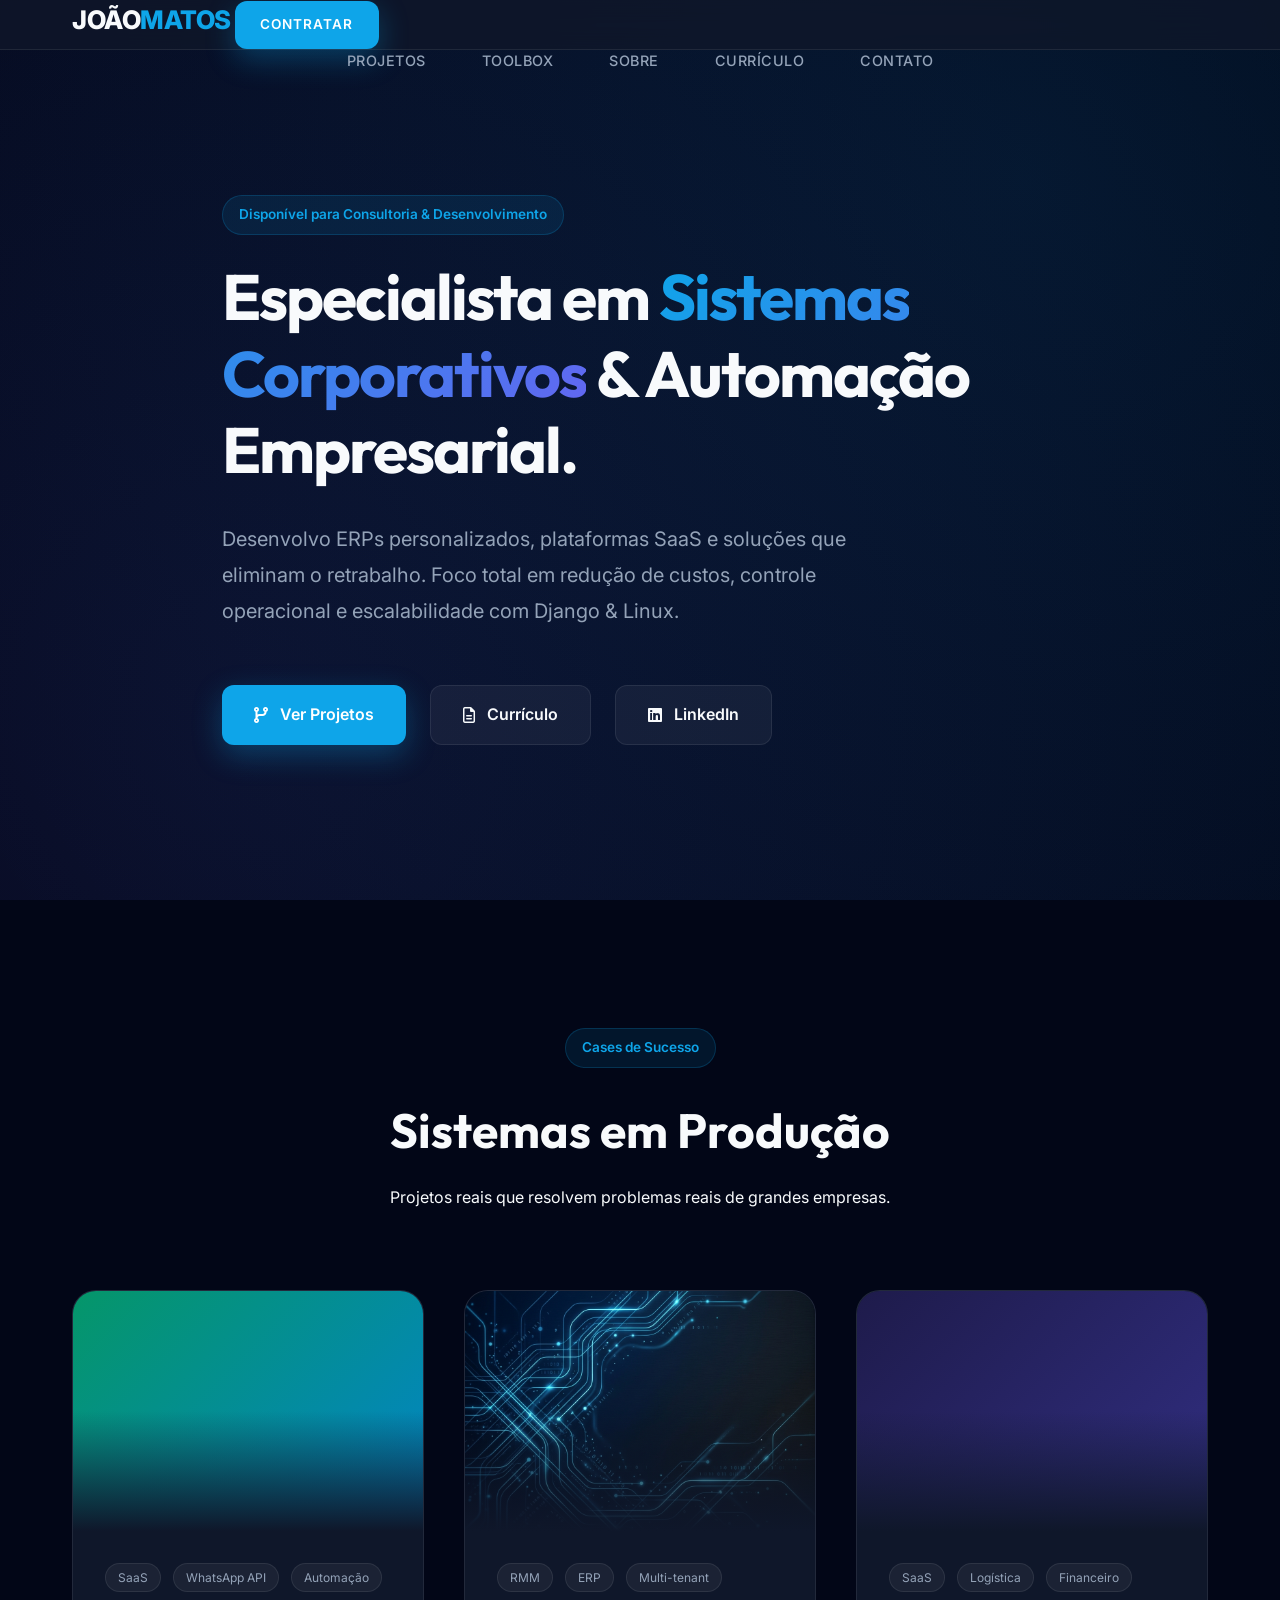
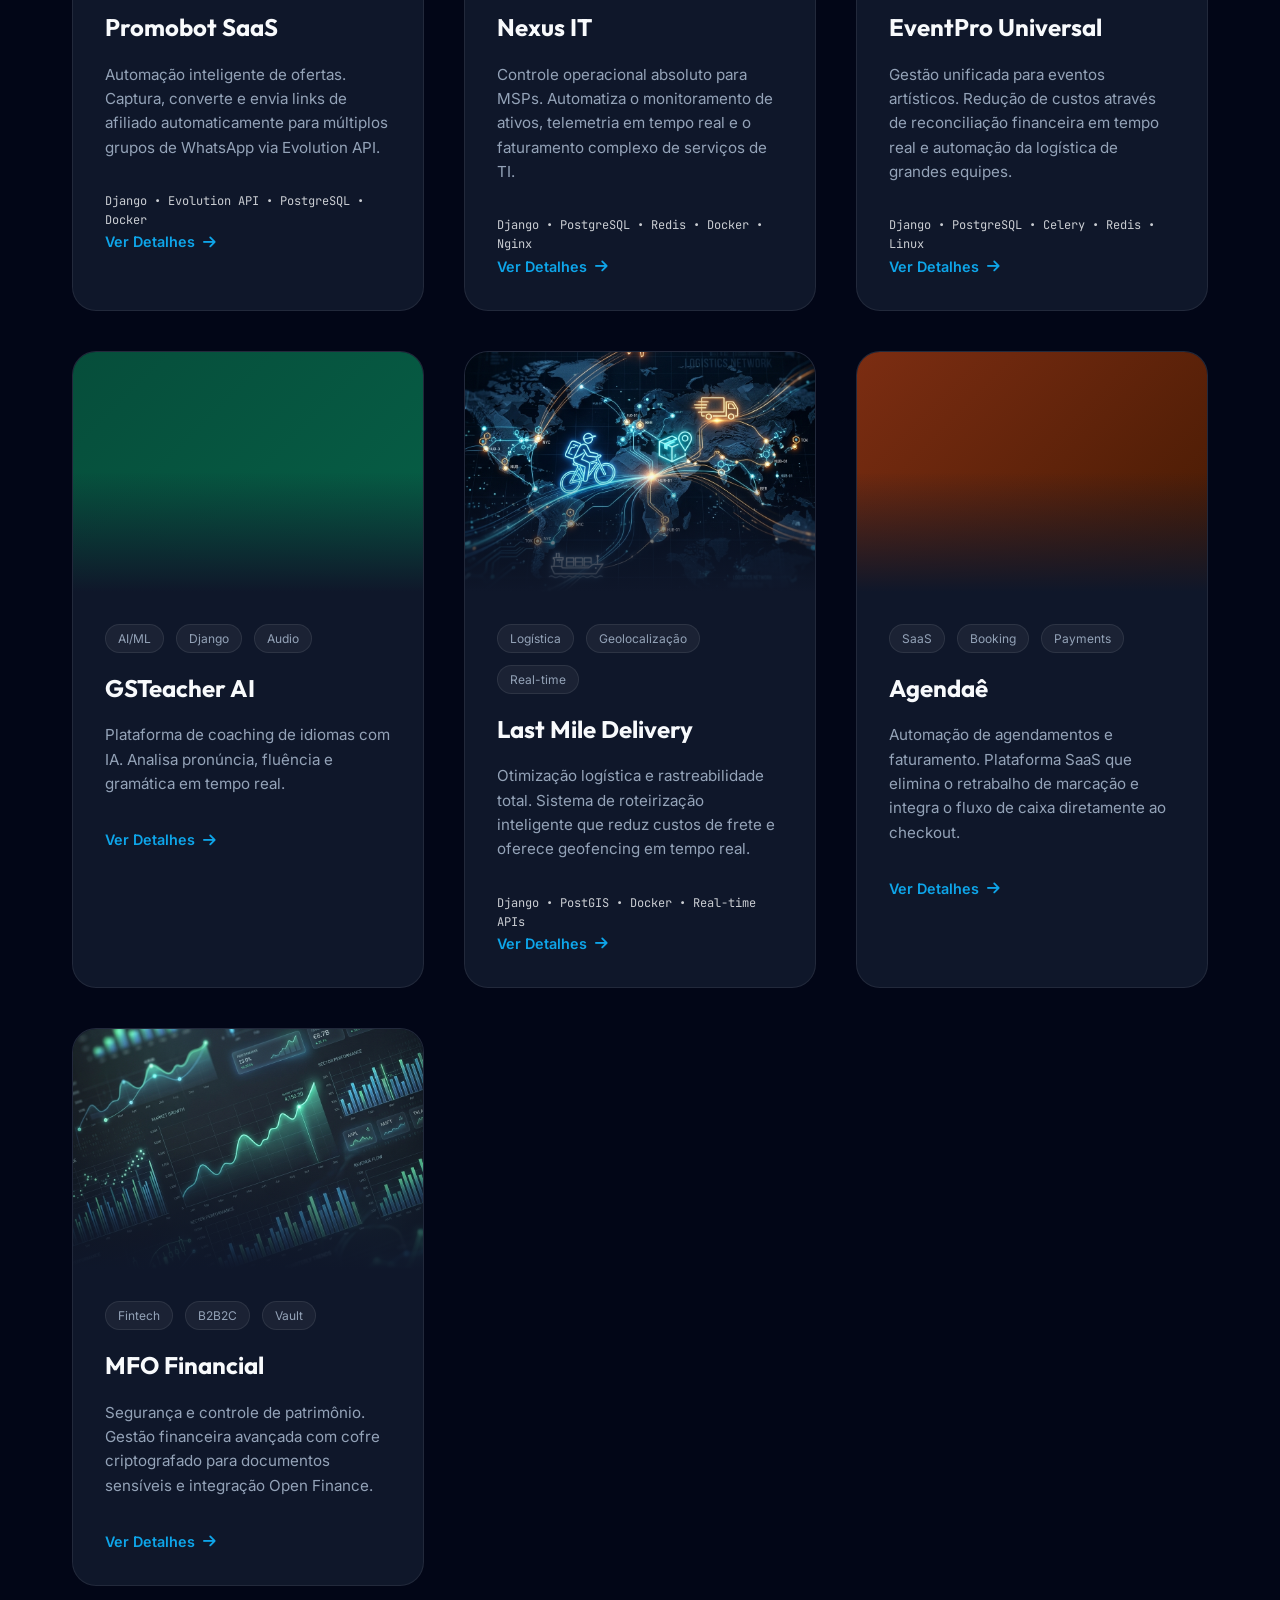
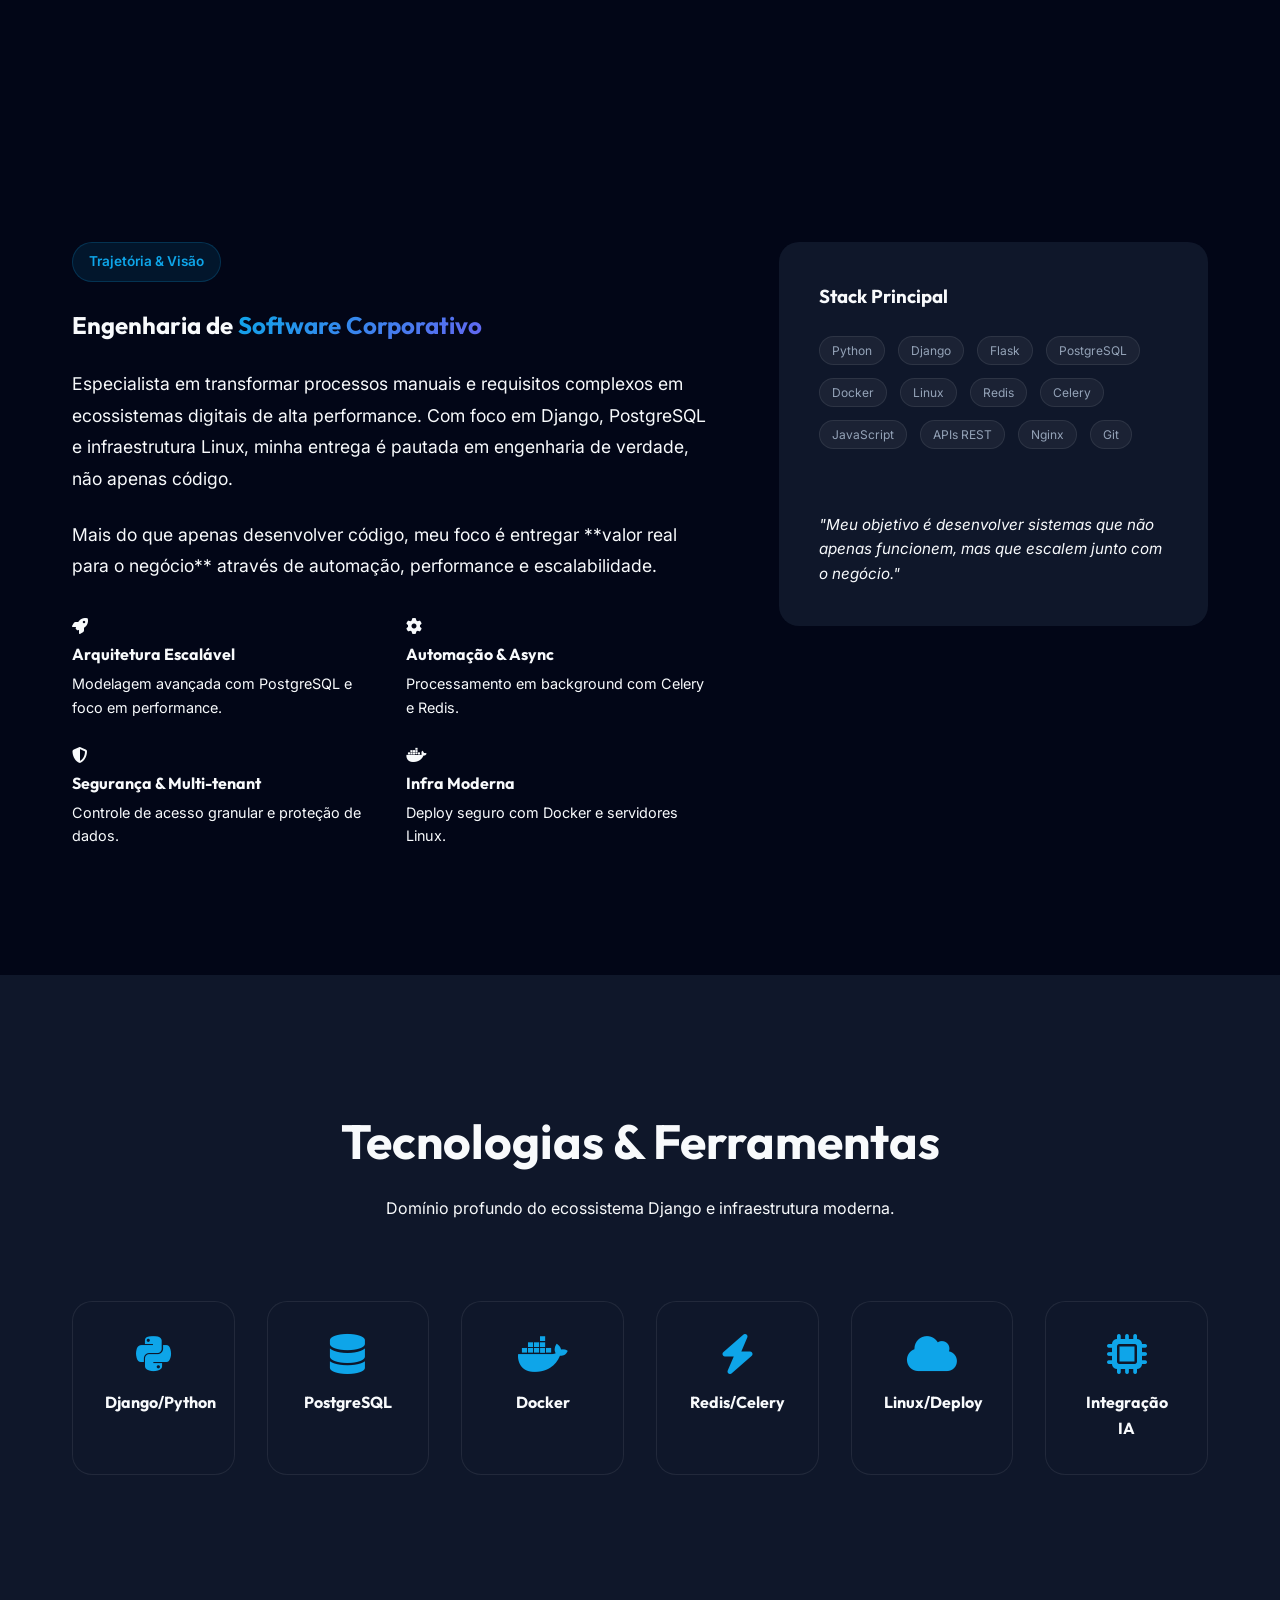
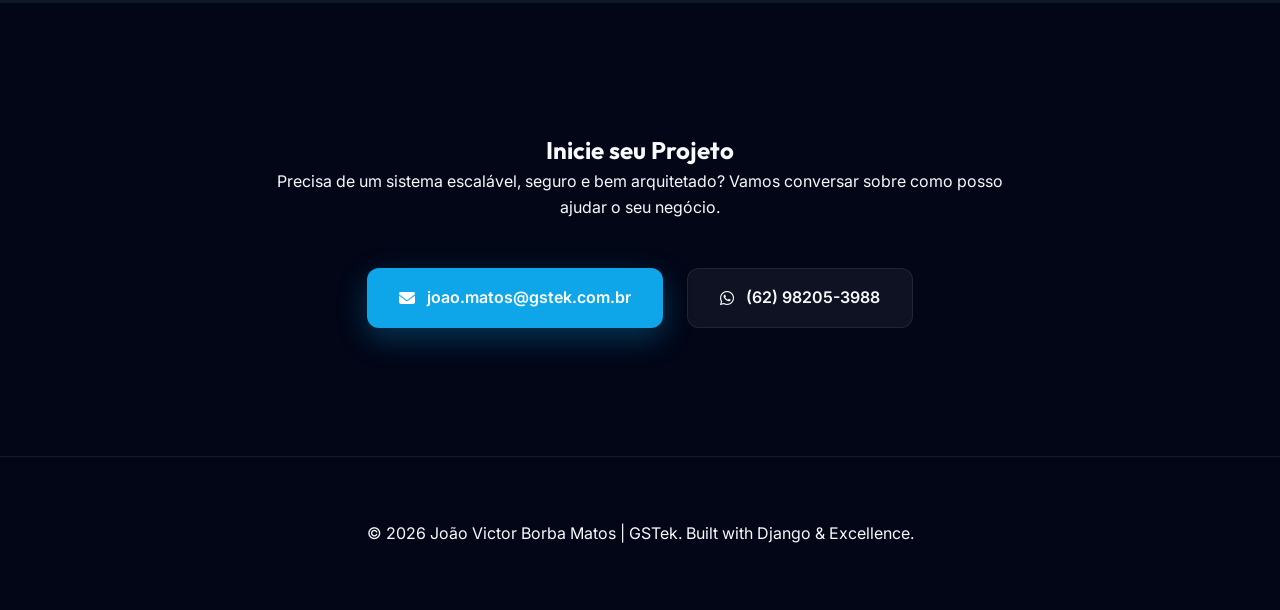
==== commit 42302096: "feat: adiciona case study do Promobot SaaS no portfolio" ====
--- a/index.html
+++ b/index.html
@@ -77,6 +77,27 @@
             </div>
 
             <div class="projects-grid">
+                <!-- Promobot SaaS -->
+                <article class="project-card">
+                    <div class="project-img" style="background: linear-gradient(135deg, #059669, #0284c7);"></div>
+                    <div class="project-body">
+                        <div class="project-tags">
+                            <span class="tag">SaaS</span>
+                            <span class="tag">WhatsApp API</span>
+                            <span class="tag">Automação</span>
+                        </div>
+                        <h3>Promobot SaaS</h3>
+                        <p>Automação inteligente de ofertas. Captura, converte e envia links de afiliado automaticamente para múltiplos grupos de WhatsApp via Evolution API.</p>
+                        <div class="project-stack" style="font-family: 'JetBrains Mono', monospace; font-size: 0.75rem; color: var(--primary-color); margin-top: 1rem; opacity: 0.8;">
+                            Django • Evolution API • PostgreSQL • Docker
+                        </div>
+                        <div class="project-actions">
+                            <a href="promobot/" class="btn-detail" style="text-decoration: none;">Ver Detalhes <i
+                                    class="fas fa-arrow-right"></i></a>
+                        </div>
+                    </div>
+                </article>
+
                 <!-- Nexus IT -->
                 <article class="project-card">
                     <div class="project-img" style="background-image: url('assets/hero_bg.png');"></div>
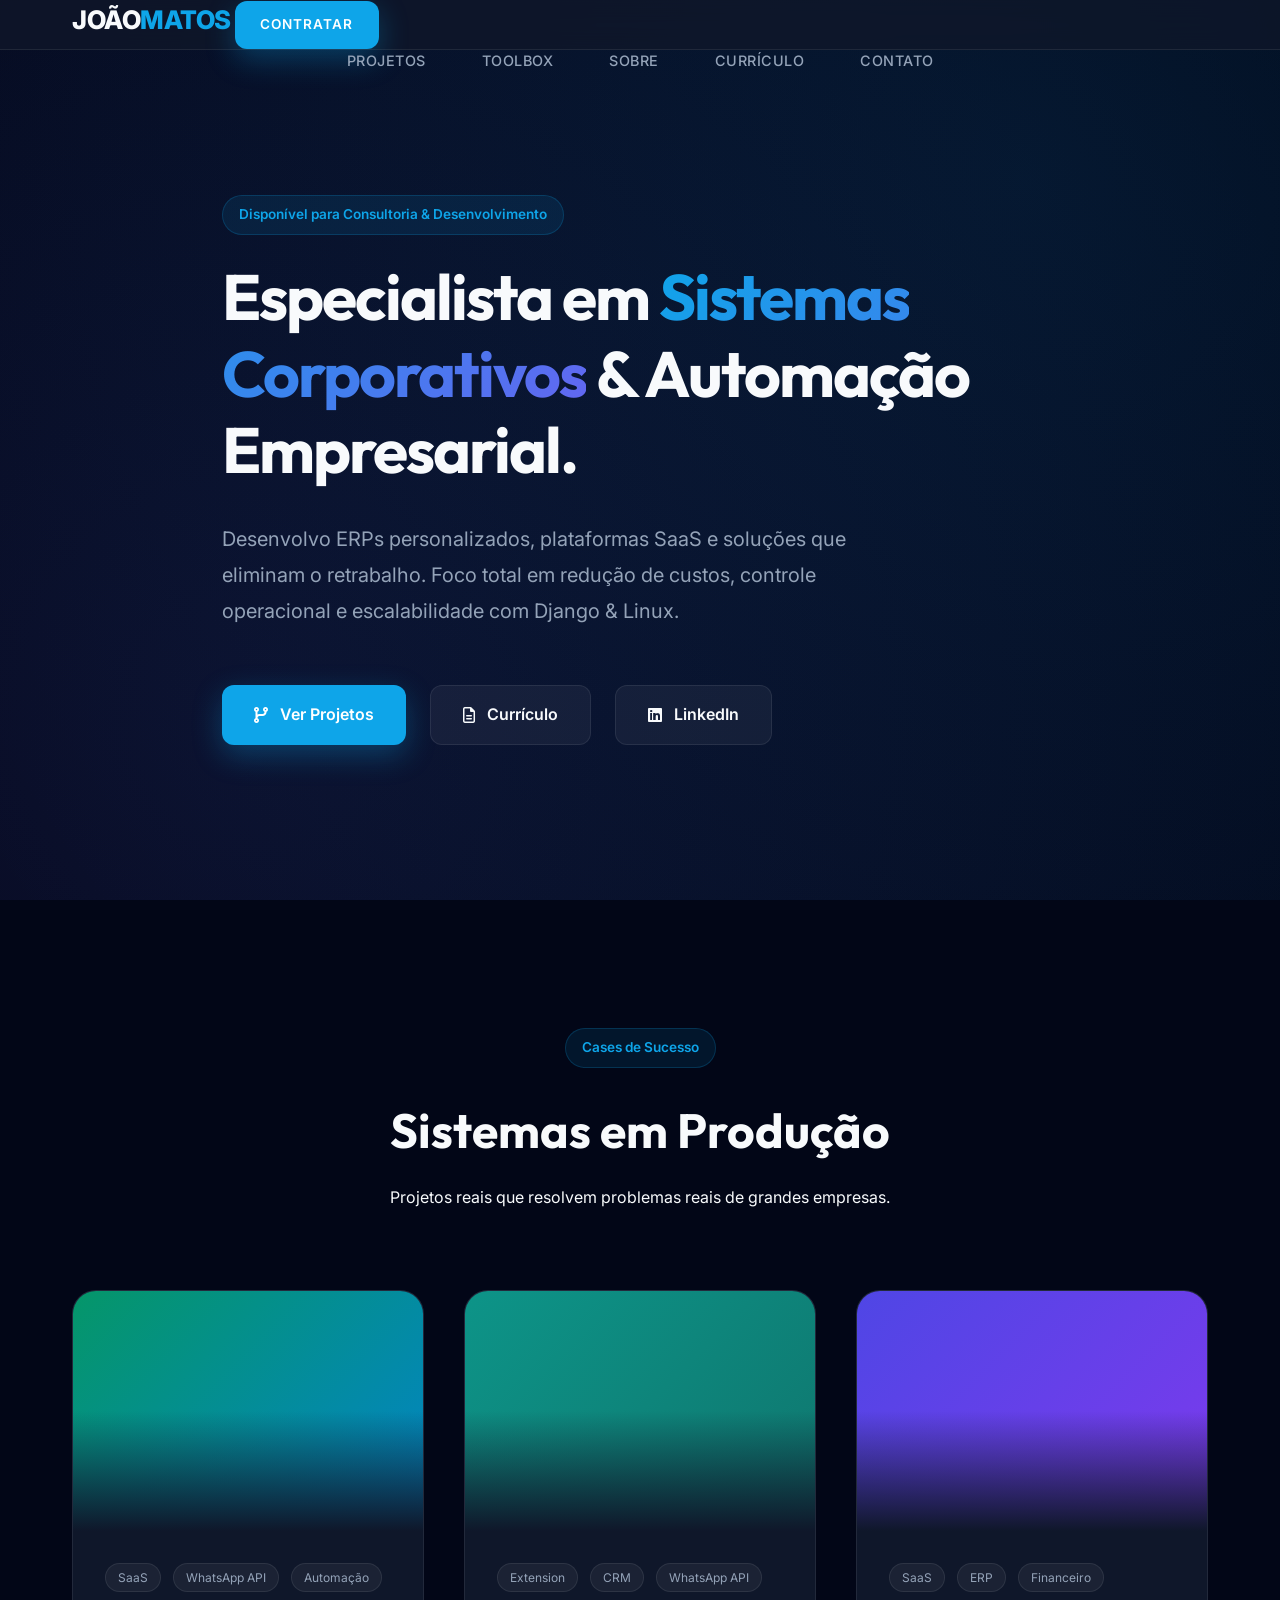
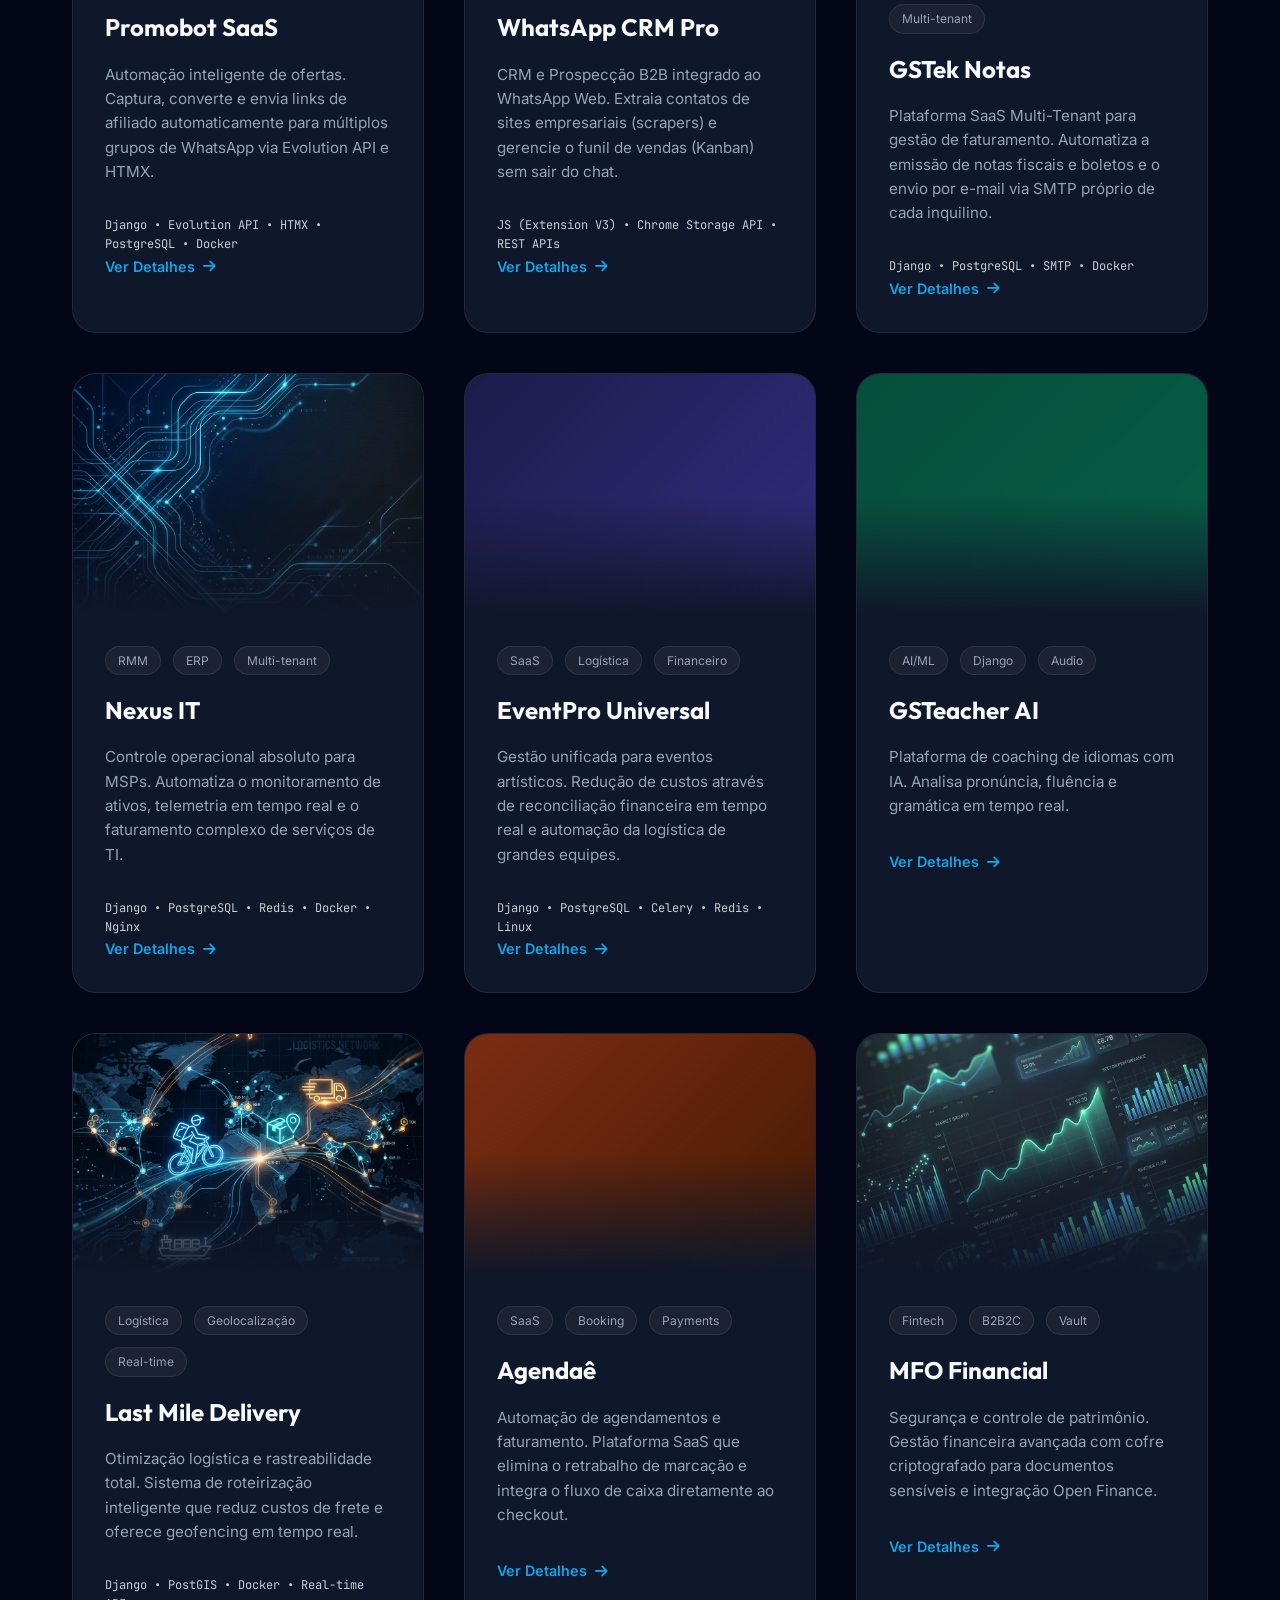
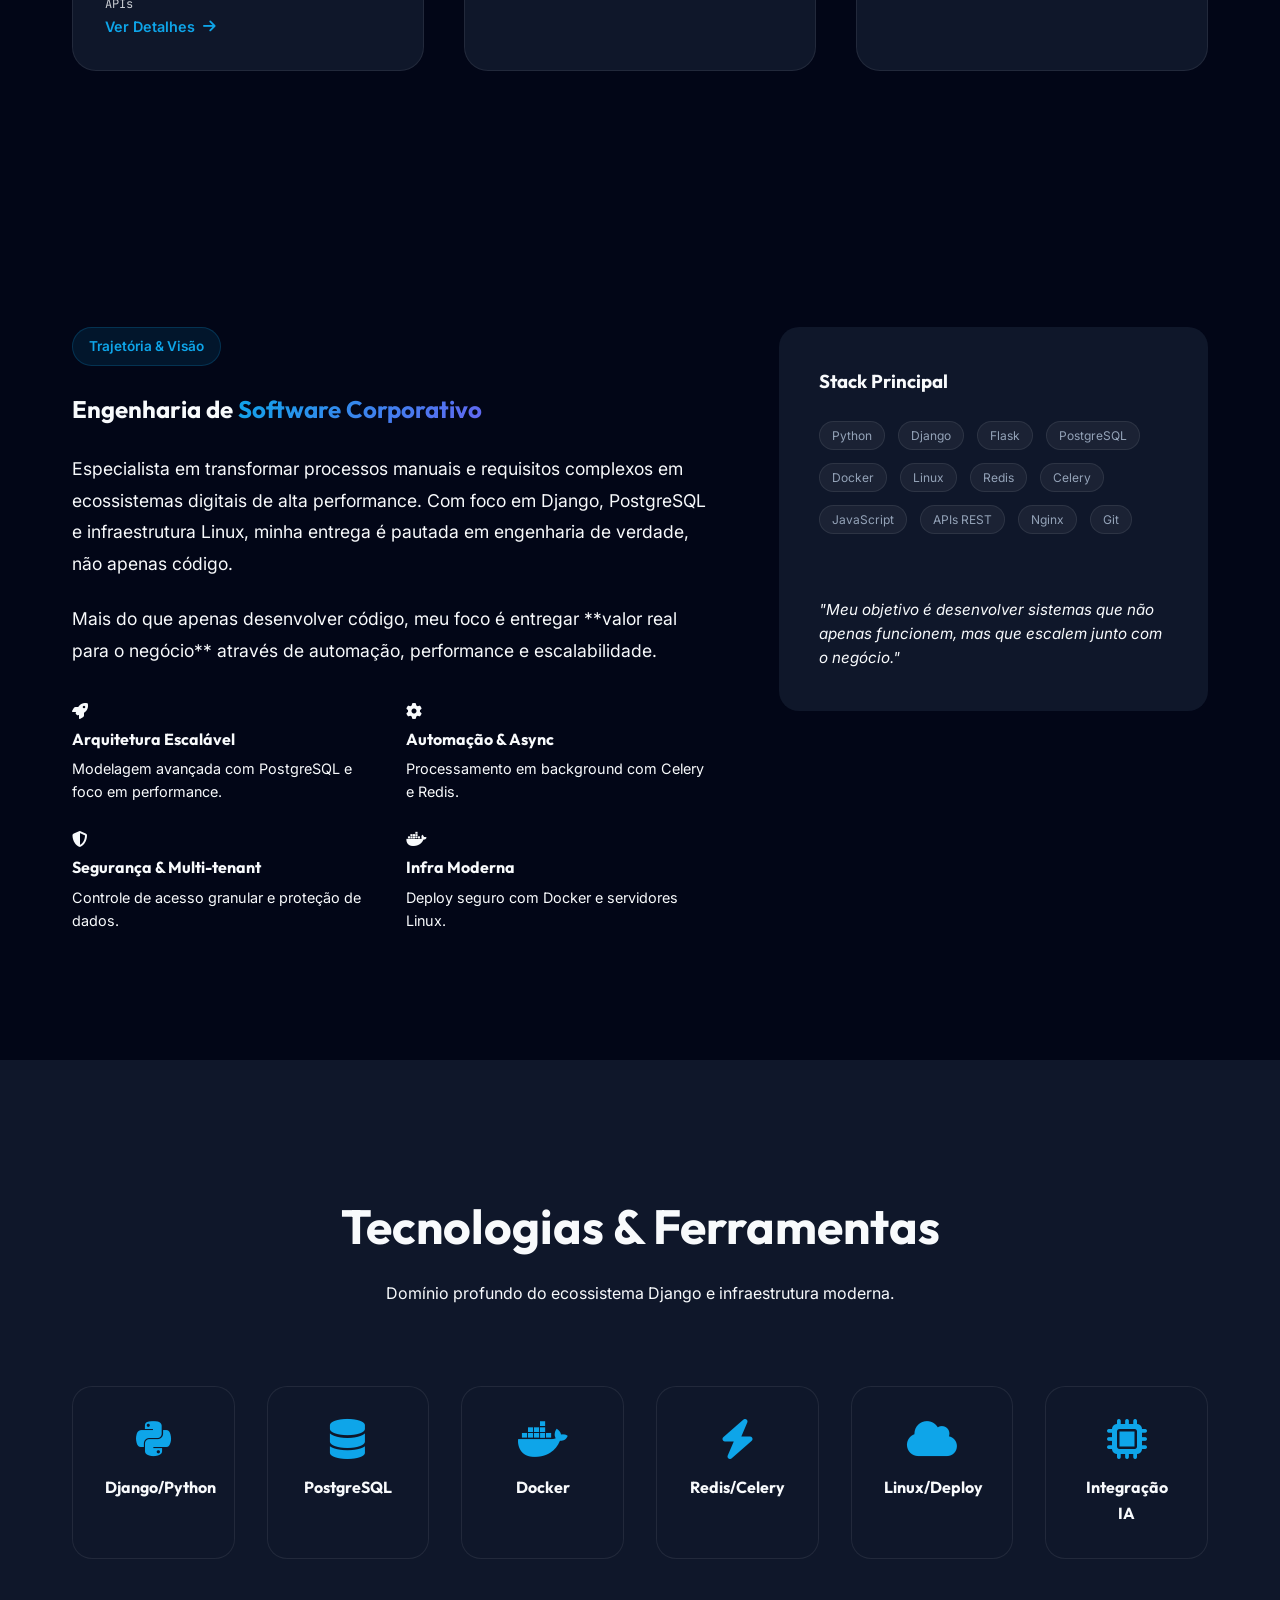
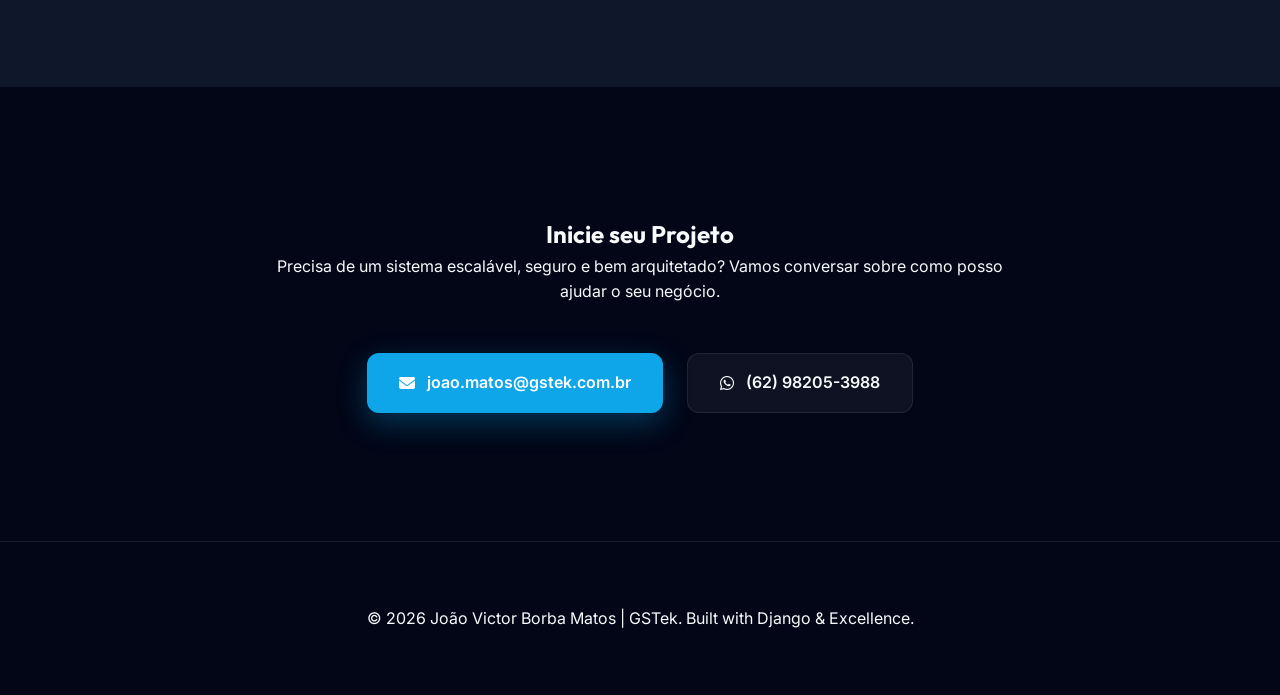
==== commit 4132006d: "feat: adicionar WhatsApp CRM Pro e GSTek Notas ao portfólio e atualizar Promobot SaaS" ====
--- a/index.html
+++ b/index.html
@@ -87,12 +87,55 @@
                             <span class="tag">Automação</span>
                         </div>
                         <h3>Promobot SaaS</h3>
-                        <p>Automação inteligente de ofertas. Captura, converte e envia links de afiliado automaticamente para múltiplos grupos de WhatsApp via Evolution API.</p>
-                        <div class="project-stack" style="font-family: 'JetBrains Mono', monospace; font-size: 0.75rem; color: var(--primary-color); margin-top: 1rem; opacity: 0.8;">
-                            Django • Evolution API • PostgreSQL • Docker
+                        <p>Automação inteligente de ofertas. Captura, converte e envia links de afiliado automaticamente para múltiplos grupos de WhatsApp via Evolution API e HTMX.</p>
+                        <div class="project-stack" style="font-family: 'JetBrains Mono', monospace; font-size: 0.75rem; color: var(--primary-color); margin-top: 1rem; opacity: 0.8;">
+                            Django • Evolution API • HTMX • PostgreSQL • Docker
                         </div>
                         <div class="project-actions">
                             <a href="promobot/" class="btn-detail" style="text-decoration: none;">Ver Detalhes <i
+                                    class="fas fa-arrow-right"></i></a>
+                        </div>
+                    </div>
+                </article>
+
+                <!-- WhatsApp CRM Pro -->
+                <article class="project-card">
+                    <div class="project-img" style="background: linear-gradient(135deg, #0d9488, #0f766e);"></div>
+                    <div class="project-body">
+                        <div class="project-tags">
+                            <span class="tag">Extension</span>
+                            <span class="tag">CRM</span>
+                            <span class="tag">WhatsApp API</span>
+                        </div>
+                        <h3>WhatsApp CRM Pro</h3>
+                        <p>CRM e Prospecção B2B integrado ao WhatsApp Web. Extraia contatos de sites empresariais (scrapers) e gerencie o funil de vendas (Kanban) sem sair do chat.</p>
+                        <div class="project-stack" style="font-family: 'JetBrains Mono', monospace; font-size: 0.75rem; color: var(--primary-color); margin-top: 1rem; opacity: 0.8;">
+                            JS (Extension V3) • Chrome Storage API • REST APIs
+                        </div>
+                        <div class="project-actions">
+                            <a href="chrome-extension/" class="btn-detail" style="text-decoration: none;">Ver Detalhes <i
+                                    class="fas fa-arrow-right"></i></a>
+                        </div>
+                    </div>
+                </article>
+
+                <!-- GSTek Notas -->
+                <article class="project-card">
+                    <div class="project-img" style="background: linear-gradient(135deg, #4f46e5, #7c3aed);"></div>
+                    <div class="project-body">
+                        <div class="project-tags">
+                            <span class="tag">SaaS</span>
+                            <span class="tag">ERP</span>
+                            <span class="tag">Financeiro</span>
+                            <span class="tag">Multi-tenant</span>
+                        </div>
+                        <h3>GSTek Notas</h3>
+                        <p>Plataforma SaaS Multi-Tenant para gestão de faturamento. Automatiza a emissão de notas fiscais e boletos e o envio por e-mail via SMTP próprio de cada inquilino.</p>
+                        <div class="project-stack" style="font-family: 'JetBrains Mono', monospace; font-size: 0.75rem; color: var(--primary-color); margin-top: 1rem; opacity: 0.8;">
+                            Django • PostgreSQL • SMTP • Docker
+                        </div>
+                        <div class="project-actions">
+                            <a href="gstek-notas/" class="btn-detail" style="text-decoration: none;">Ver Detalhes <i
                                     class="fas fa-arrow-right"></i></a>
                         </div>
                     </div>
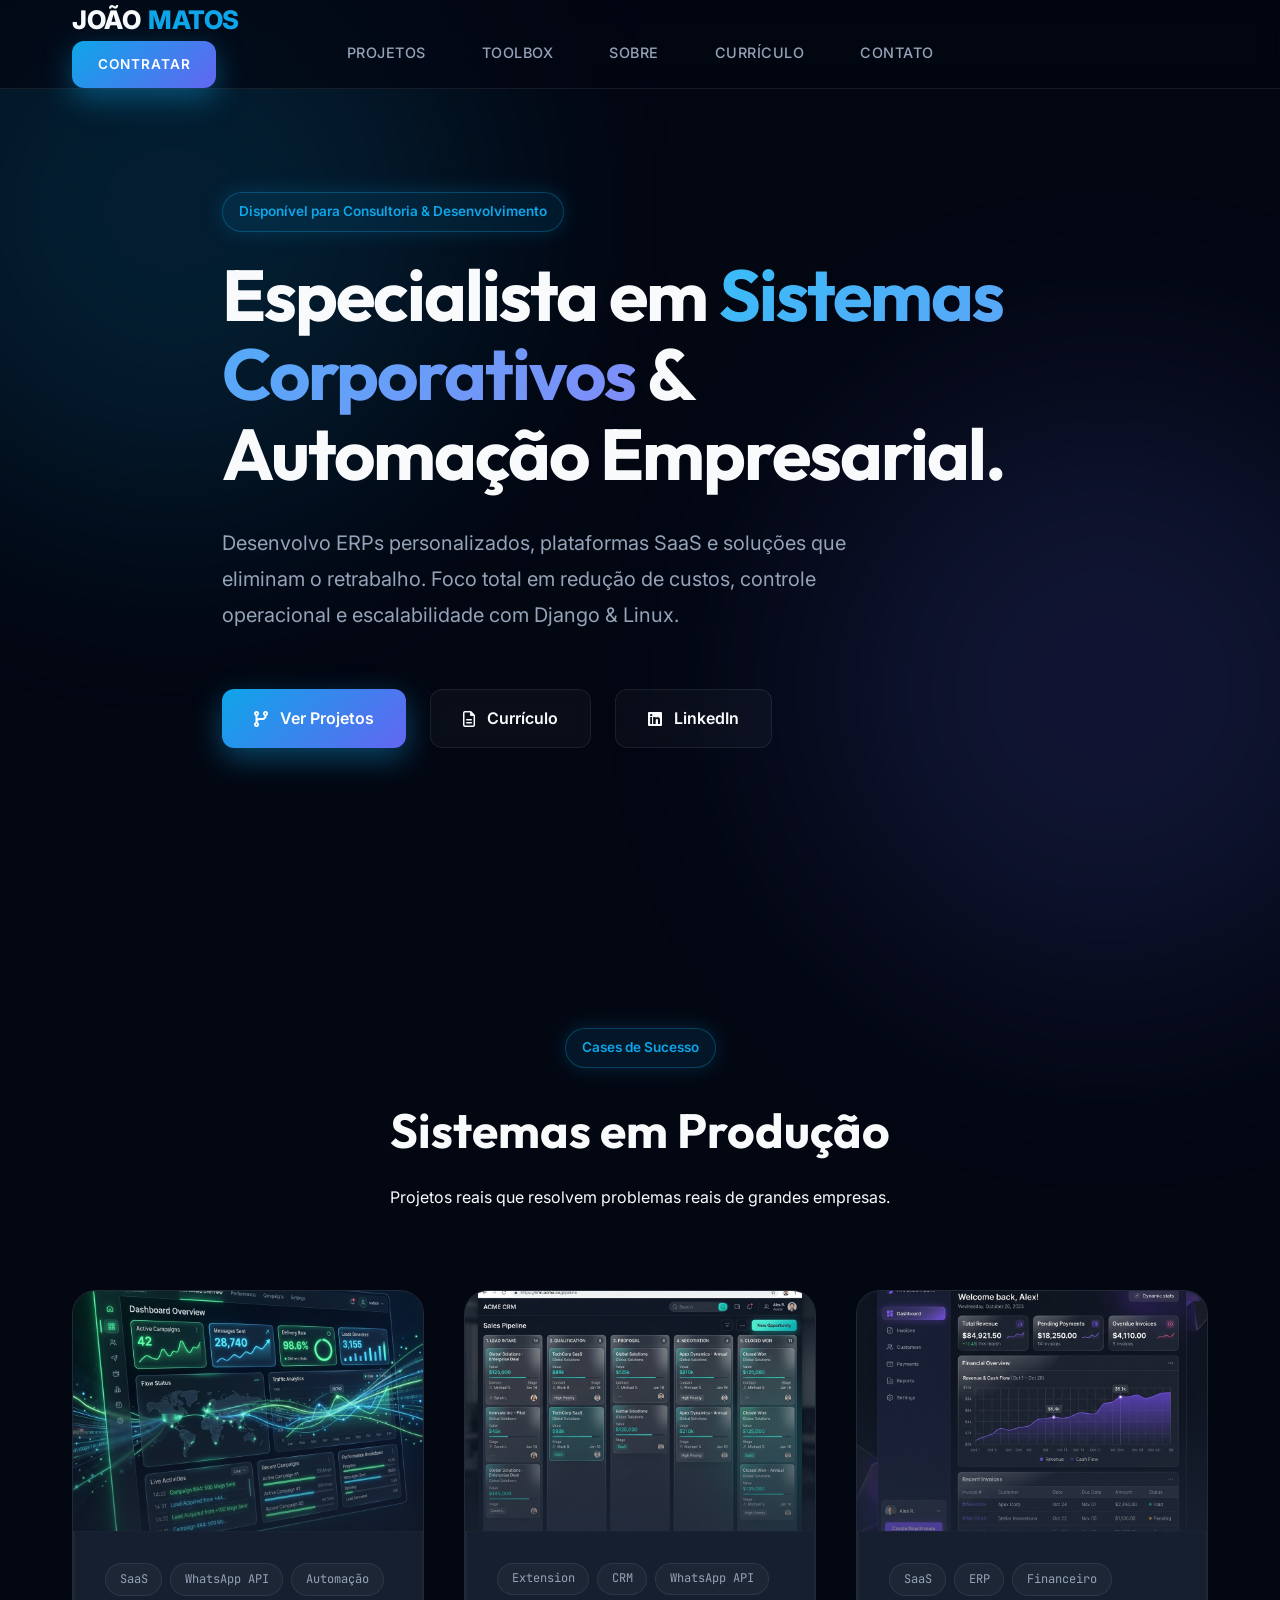
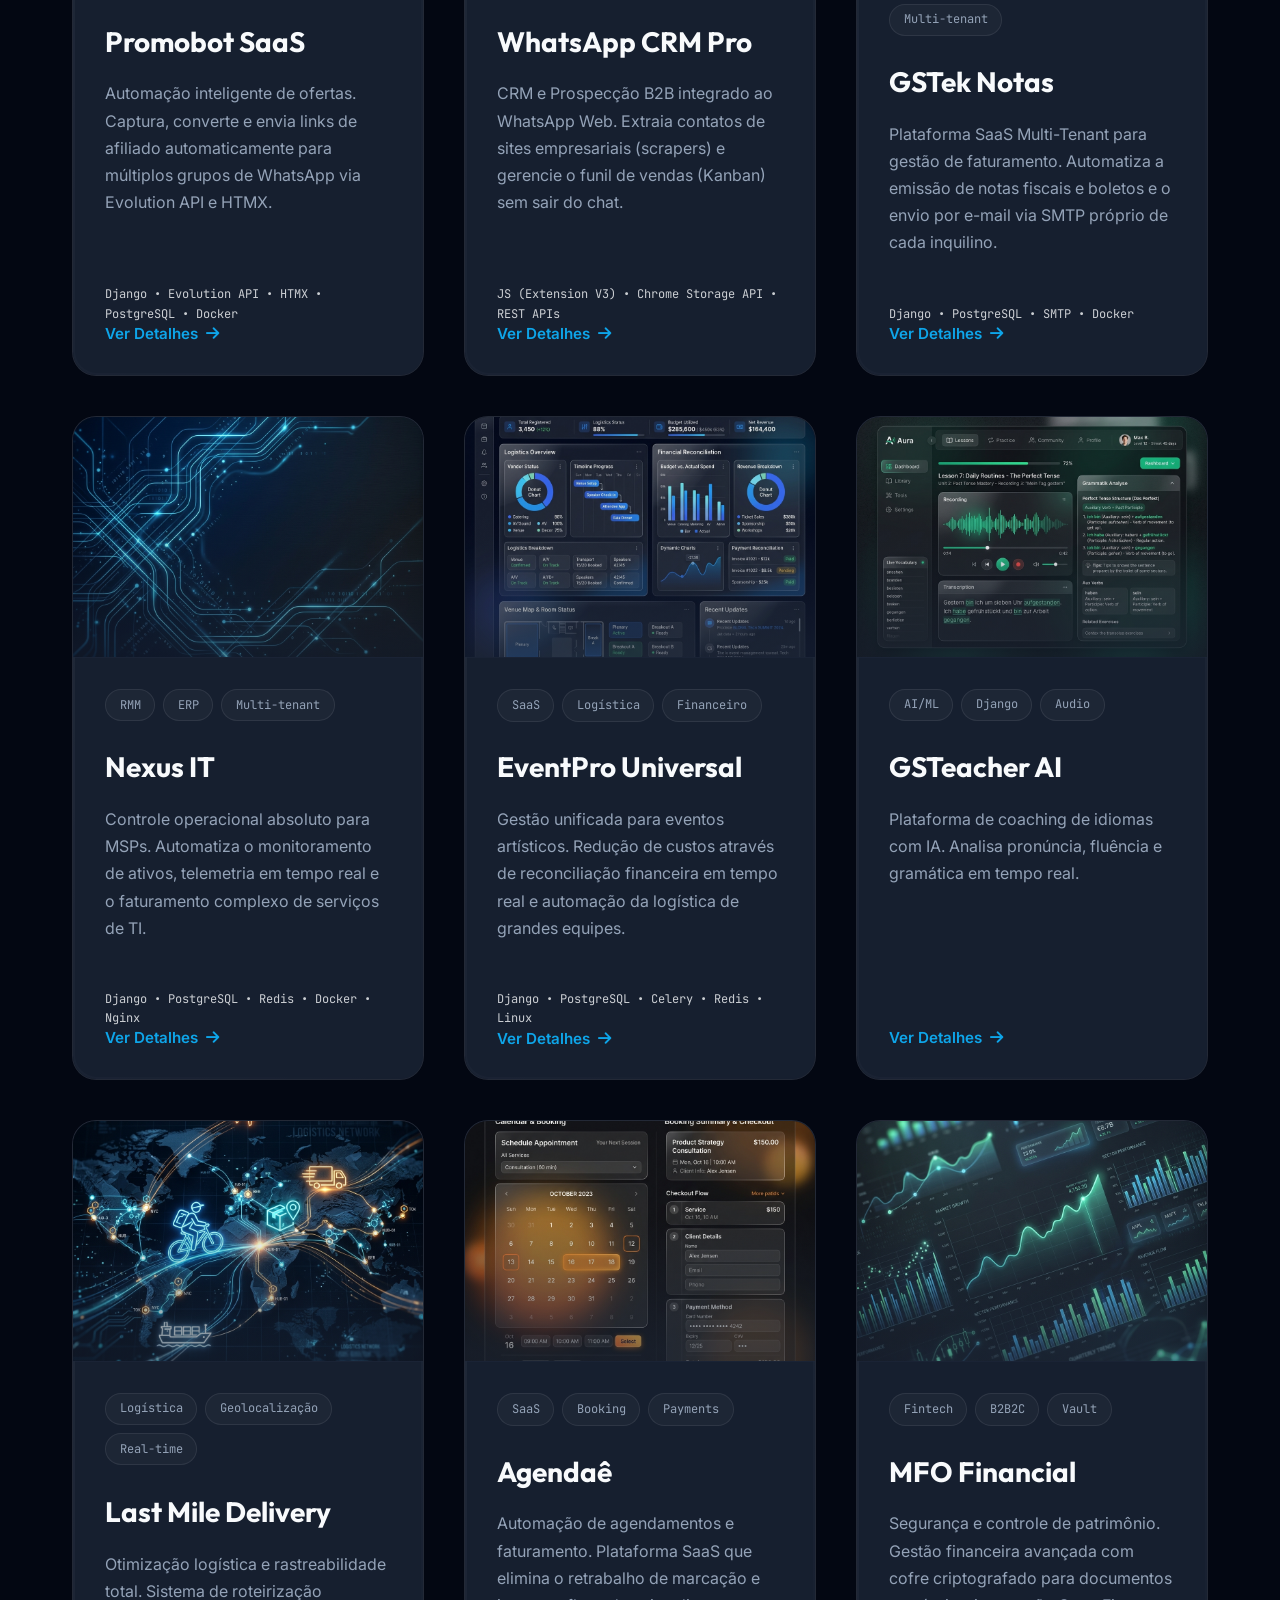
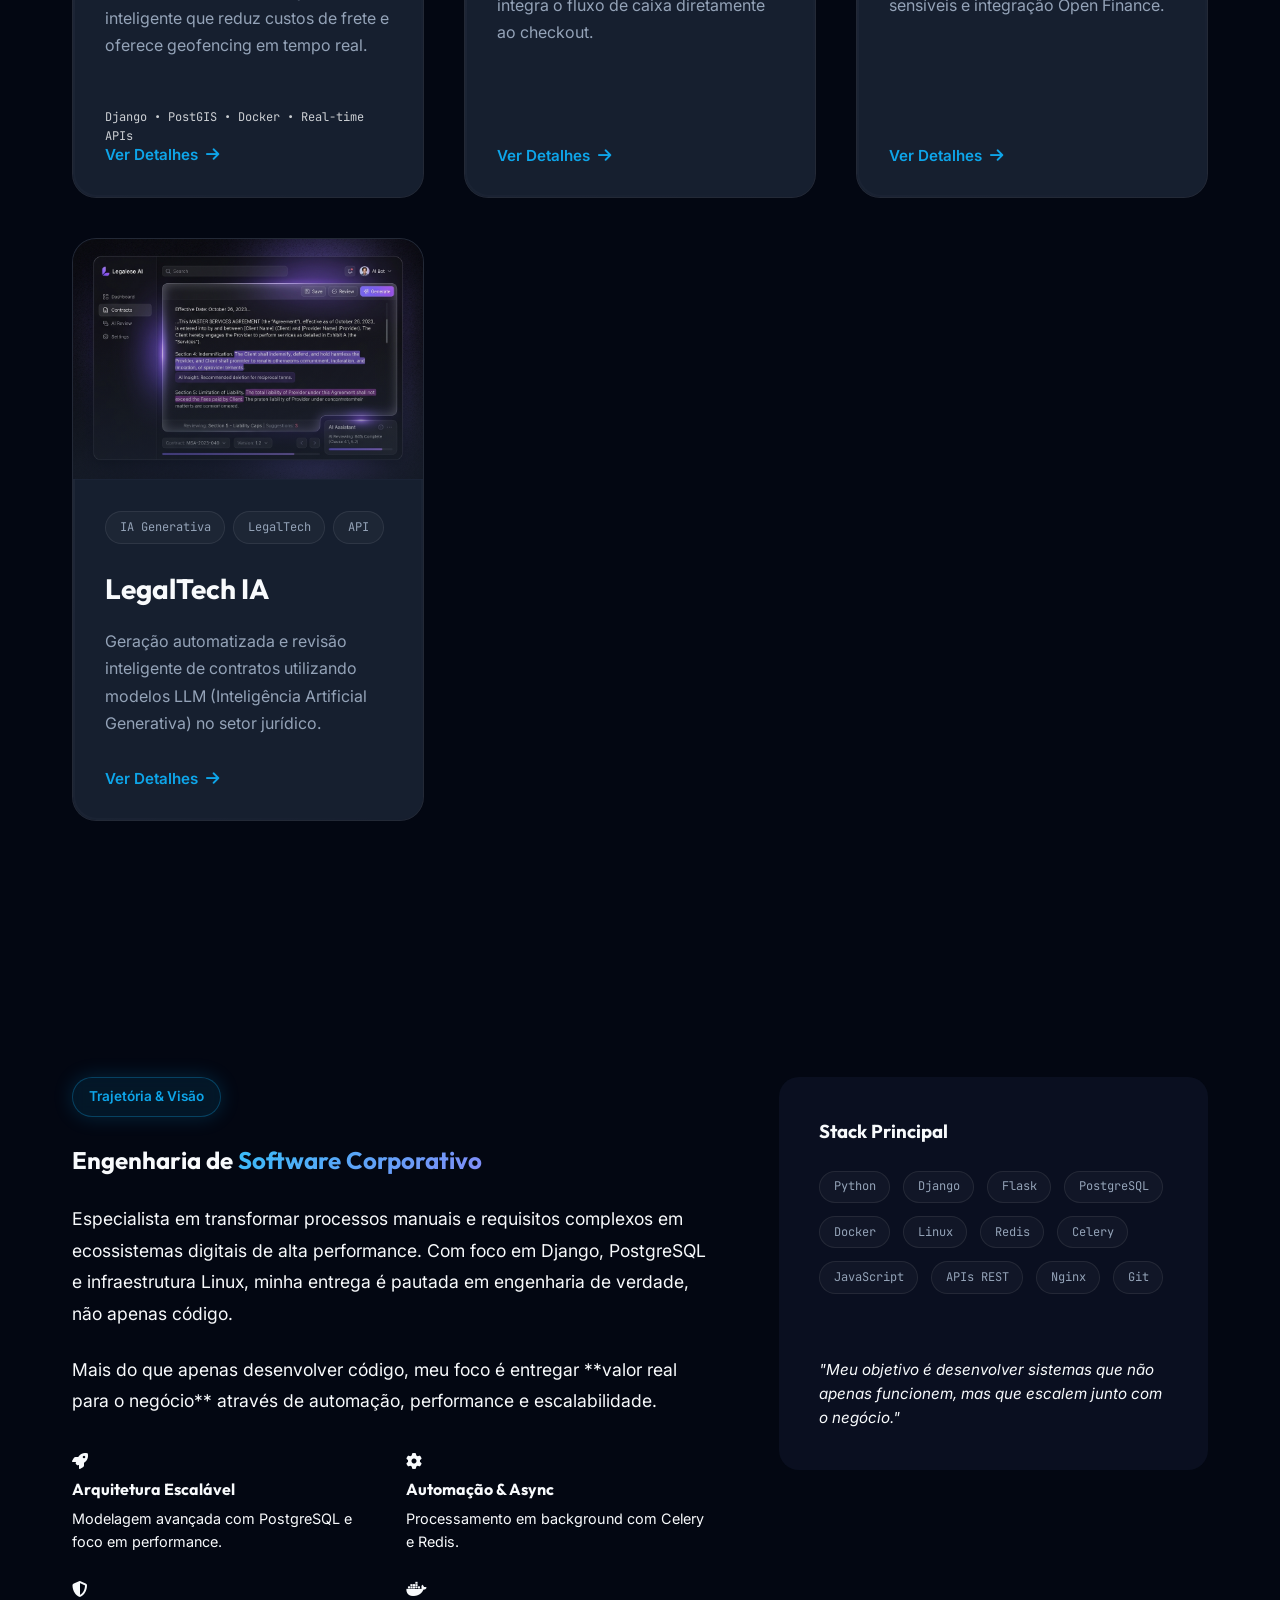
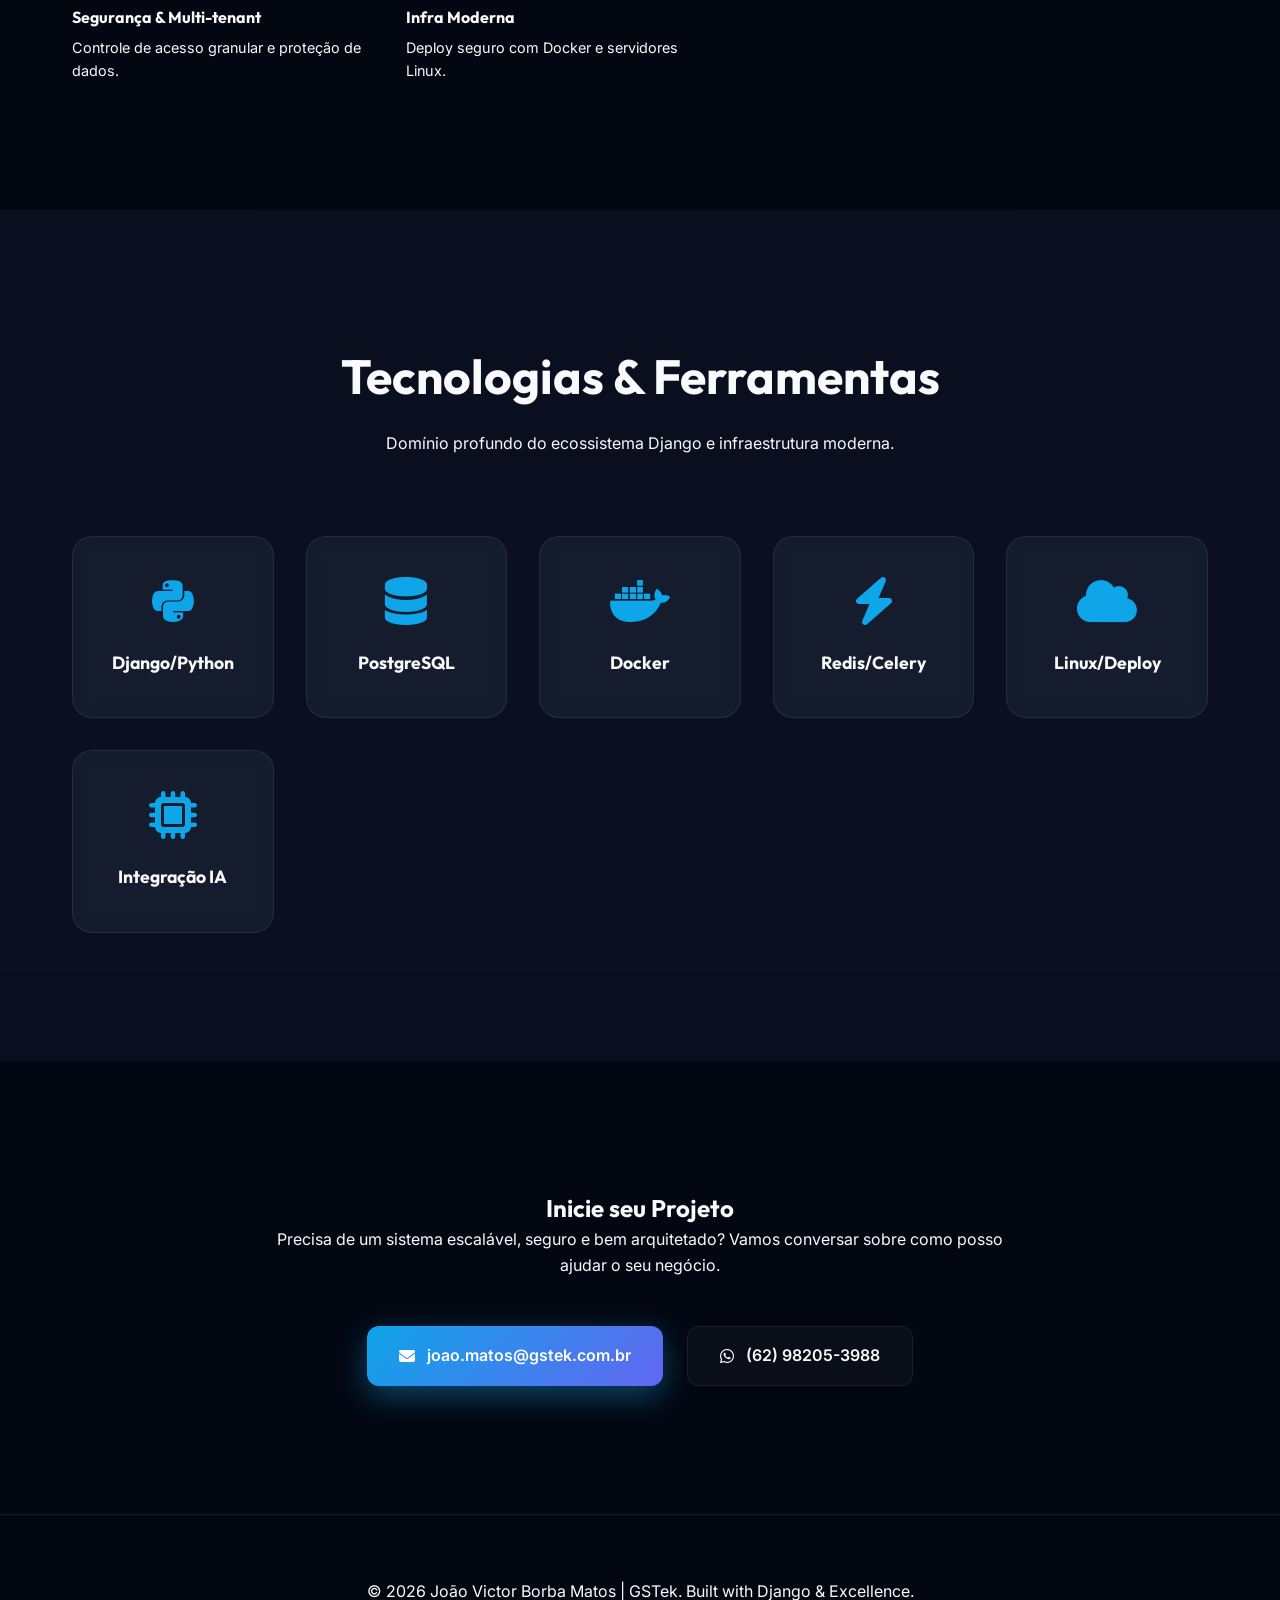
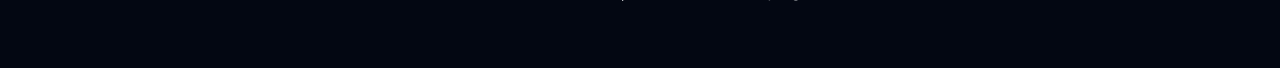
==== commit a53d56bf: "feat: upgrade portfolio design, add AI images, new cases and fix overflow" ====
--- a/index.html
+++ b/index.html
@@ -7,20 +7,23 @@
     <title>João Matos | Arquiteto de Sistemas Django & Automação Empresarial</title>
     <meta name="description"
         content="Desenvolvimento de sistemas ERP personalizados, plataformas SaaS e automação empresarial com Django, Python e PostgreSQL. Soluções escaláveis sob medida.">
-    <meta name="keywords" content="sistema ERP personalizado, automação empresarial, desenvolvimento Django, software sob medida, sistema de gestão, plataforma SaaS, João Matos, GSTek">
+    <meta name="keywords"
+        content="sistema ERP personalizado, automação empresarial, desenvolvimento Django, software sob medida, sistema de gestão, plataforma SaaS, João Matos, GSTek">
 
     <!-- Open Graph / Facebook -->
     <meta property="og:type" content="website">
     <meta property="og:url" content="https://portfolio.gstek.com.br/">
     <meta property="og:title" content="João Matos | Sistemas SaaS & Automação Empresarial">
-    <meta property="og:description" content="Especialista em Django, PostgreSQL, Docker e Linux. Desenvolvimento de sistemas corporativos escaláveis.">
+    <meta property="og:description"
+        content="Especialista em Django, PostgreSQL, Docker e Linux. Desenvolvimento de sistemas corporativos escaláveis.">
     <meta property="og:image" content="https://portfolio.gstek.com.br/assets/banner.png">
 
     <!-- Twitter -->
     <meta property="twitter:card" content="summary_large_image">
     <meta property="twitter:url" content="https://portfolio.gstek.com.br/">
     <meta property="twitter:title" content="João Matos | Sistemas SaaS & Automação Empresarial">
-    <meta property="twitter:description" content="Especialista em Django, PostgreSQL, Docker e Linux. Desenvolvimento de sistemas corporativos escaláveis.">
+    <meta property="twitter:description"
+        content="Especialista em Django, PostgreSQL, Docker e Linux. Desenvolvimento de sistemas corporativos escaláveis.">
     <meta property="twitter:image" content="https://portfolio.gstek.com.br/assets/banner.png">
 
     <link rel="preconnect" href="https://fonts.googleapis.com">
@@ -44,16 +47,20 @@
                 <a href="curriculo.html">Currículo</a>
                 <a href="#contact">Contato</a>
             </div>
-            <a href="#contact" class="btn btn-primary" style="padding: 0.8rem 1.6rem; font-size: 0.85rem; letter-spacing: 1px; text-transform: uppercase;">Contratar</a>
+            <a href="#contact" class="btn btn-primary"
+                style="padding: 0.8rem 1.6rem; font-size: 0.85rem; letter-spacing: 1px; text-transform: uppercase;">Contratar</a>
         </div>
     </header>
 
     <section class="hero">
         <div class="container hero-content">
             <span class="badge animate">Disponível para Consultoria & Desenvolvimento</span>
-            <h1 class="animate" style="animation-delay: 0.1s;">Especialista em <span class="gradient-text">Sistemas Corporativos</span> & Automação Empresarial.</h1>
-            <p class="animate" style="animation-delay: 0.2s;">Desenvolvo ERPs personalizados, plataformas SaaS e soluções que eliminam o retrabalho. Foco total em redução de custos, controle operacional e escalabilidade com Django & Linux.</p>
-            <div class="hero-btns animate" style="animation-delay: 0.3s;">
+            <h1 class="animate" style="transition-delay: 0.1s;">Especialista em <span class="gradient-text">Sistemas
+                    Corporativos</span> & Automação Empresarial.</h1>
+            <p class="animate" style="transition-delay: 0.2s;">Desenvolvo ERPs personalizados, plataformas SaaS e
+                soluções que eliminam o retrabalho. Foco total em redução de custos, controle operacional e
+                escalabilidade com Django & Linux.</p>
+            <div class="hero-btns animate" style="transition-delay: 0.3s;">
                 <a href="#projects" class="btn btn-primary">
                     <i class="fas fa-code-branch"></i> Ver Projetos
                 </a>
@@ -79,7 +86,7 @@
             <div class="projects-grid">
                 <!-- Promobot SaaS -->
                 <article class="project-card">
-                    <div class="project-img" style="background: linear-gradient(135deg, #059669, #0284c7);"></div>
+                    <div class="project-img" style="background-image: url('assets/promobot_bg.png');"></div>
                     <div class="project-body">
                         <div class="project-tags">
                             <span class="tag">SaaS</span>
@@ -87,20 +94,22 @@
                             <span class="tag">Automação</span>
                         </div>
                         <h3>Promobot SaaS</h3>
-                        <p>Automação inteligente de ofertas. Captura, converte e envia links de afiliado automaticamente para múltiplos grupos de WhatsApp via Evolution API e HTMX.</p>
-                        <div class="project-stack" style="font-family: 'JetBrains Mono', monospace; font-size: 0.75rem; color: var(--primary-color); margin-top: 1rem; opacity: 0.8;">
+                        <p>Automação inteligente de ofertas. Captura, converte e envia links de afiliado automaticamente
+                            para múltiplos grupos de WhatsApp via Evolution API e HTMX.</p>
+                        <div class="project-stack"
+                            style="font-family: 'JetBrains Mono', monospace; font-size: 0.75rem; color: var(--primary-color); margin-top: 1rem; opacity: 0.8;">
                             Django • Evolution API • HTMX • PostgreSQL • Docker
                         </div>
                         <div class="project-actions">
-                            <a href="promobot/" class="btn-detail" style="text-decoration: none;">Ver Detalhes <i
-                                    class="fas fa-arrow-right"></i></a>
+                            <button onclick="openModal('promobot')" class="btn-detail">Ver Detalhes <i
+                                    class="fas fa-arrow-right"></i></button>
                         </div>
                     </div>
                 </article>
 
                 <!-- WhatsApp CRM Pro -->
                 <article class="project-card">
-                    <div class="project-img" style="background: linear-gradient(135deg, #0d9488, #0f766e);"></div>
+                    <div class="project-img" style="background-image: url('assets/crm_extension_bg.png');"></div>
                     <div class="project-body">
                         <div class="project-tags">
                             <span class="tag">Extension</span>
@@ -108,20 +117,22 @@
                             <span class="tag">WhatsApp API</span>
                         </div>
                         <h3>WhatsApp CRM Pro</h3>
-                        <p>CRM e Prospecção B2B integrado ao WhatsApp Web. Extraia contatos de sites empresariais (scrapers) e gerencie o funil de vendas (Kanban) sem sair do chat.</p>
-                        <div class="project-stack" style="font-family: 'JetBrains Mono', monospace; font-size: 0.75rem; color: var(--primary-color); margin-top: 1rem; opacity: 0.8;">
+                        <p>CRM e Prospecção B2B integrado ao WhatsApp Web. Extraia contatos de sites empresariais
+                            (scrapers) e gerencie o funil de vendas (Kanban) sem sair do chat.</p>
+                        <div class="project-stack"
+                            style="font-family: 'JetBrains Mono', monospace; font-size: 0.75rem; color: var(--primary-color); margin-top: 1rem; opacity: 0.8;">
                             JS (Extension V3) • Chrome Storage API • REST APIs
                         </div>
                         <div class="project-actions">
-                            <a href="chrome-extension/" class="btn-detail" style="text-decoration: none;">Ver Detalhes <i
-                                    class="fas fa-arrow-right"></i></a>
+                            <button onclick="openModal('chrome_extension')" class="btn-detail">Ver Detalhes <i
+                                    class="fas fa-arrow-right"></i></button>
                         </div>
                     </div>
                 </article>
 
                 <!-- GSTek Notas -->
                 <article class="project-card">
-                    <div class="project-img" style="background: linear-gradient(135deg, #4f46e5, #7c3aed);"></div>
+                    <div class="project-img" style="background-image: url('assets/gstek_notas_bg.png');"></div>
                     <div class="project-body">
                         <div class="project-tags">
                             <span class="tag">SaaS</span>
@@ -130,13 +141,15 @@
                             <span class="tag">Multi-tenant</span>
                         </div>
                         <h3>GSTek Notas</h3>
-                        <p>Plataforma SaaS Multi-Tenant para gestão de faturamento. Automatiza a emissão de notas fiscais e boletos e o envio por e-mail via SMTP próprio de cada inquilino.</p>
-                        <div class="project-stack" style="font-family: 'JetBrains Mono', monospace; font-size: 0.75rem; color: var(--primary-color); margin-top: 1rem; opacity: 0.8;">
+                        <p>Plataforma SaaS Multi-Tenant para gestão de faturamento. Automatiza a emissão de notas
+                            fiscais e boletos e o envio por e-mail via SMTP próprio de cada inquilino.</p>
+                        <div class="project-stack"
+                            style="font-family: 'JetBrains Mono', monospace; font-size: 0.75rem; color: var(--primary-color); margin-top: 1rem; opacity: 0.8;">
                             Django • PostgreSQL • SMTP • Docker
                         </div>
                         <div class="project-actions">
-                            <a href="gstek-notas/" class="btn-detail" style="text-decoration: none;">Ver Detalhes <i
-                                    class="fas fa-arrow-right"></i></a>
+                            <button onclick="openModal('gstek_notas')" class="btn-detail">Ver Detalhes <i
+                                    class="fas fa-arrow-right"></i></button>
                         </div>
                     </div>
                 </article>
@@ -151,20 +164,22 @@
                             <span class="tag">Multi-tenant</span>
                         </div>
                         <h3>Nexus IT</h3>
-                        <p>Controle operacional absoluto para MSPs. Automatiza o monitoramento de ativos, telemetria em tempo real e o faturamento complexo de serviços de TI.</p>
-                        <div class="project-stack" style="font-family: 'JetBrains Mono', monospace; font-size: 0.75rem; color: var(--primary-color); margin-top: 1rem; opacity: 0.8;">
+                        <p>Controle operacional absoluto para MSPs. Automatiza o monitoramento de ativos, telemetria em
+                            tempo real e o faturamento complexo de serviços de TI.</p>
+                        <div class="project-stack"
+                            style="font-family: 'JetBrains Mono', monospace; font-size: 0.75rem; color: var(--primary-color); margin-top: 1rem; opacity: 0.8;">
                             Django • PostgreSQL • Redis • Docker • Nginx
                         </div>
                         <div class="project-actions">
-                            <a href="nexus-it/" class="btn-detail" style="text-decoration: none;">Ver Detalhes <i
-                                    class="fas fa-arrow-right"></i></a>
+                            <button onclick="openModal('nexus')" class="btn-detail">Ver Detalhes <i
+                                    class="fas fa-arrow-right"></i></button>
                         </div>
                     </div>
                 </article>
 
                 <!-- EventPro -->
                 <article class="project-card">
-                    <div class="project-img" style="background: linear-gradient(135deg, #1e1b4b, #312e81);"></div>
+                    <div class="project-img" style="background-image: url('assets/eventpro_bg.png');"></div>
                     <div class="project-body">
                         <div class="project-tags">
                             <span class="tag">SaaS</span>
@@ -172,20 +187,22 @@
                             <span class="tag">Financeiro</span>
                         </div>
                         <h3>EventPro Universal</h3>
-                        <p>Gestão unificada para eventos artísticos. Redução de custos através de reconciliação financeira em tempo real e automação da logística de grandes equipes.</p>
-                        <div class="project-stack" style="font-family: 'JetBrains Mono', monospace; font-size: 0.75rem; color: var(--primary-color); margin-top: 1rem; opacity: 0.8;">
+                        <p>Gestão unificada para eventos artísticos. Redução de custos através de reconciliação
+                            financeira em tempo real e automação da logística de grandes equipes.</p>
+                        <div class="project-stack"
+                            style="font-family: 'JetBrains Mono', monospace; font-size: 0.75rem; color: var(--primary-color); margin-top: 1rem; opacity: 0.8;">
                             Django • PostgreSQL • Celery • Redis • Linux
                         </div>
                         <div class="project-actions">
-                            <a href="eventpro/" class="btn-detail" style="text-decoration: none;">Ver Detalhes <i
-                                    class="fas fa-arrow-right"></i></a>
+                            <button onclick="openModal('eventpro')" class="btn-detail">Ver Detalhes <i
+                                    class="fas fa-arrow-right"></i></button>
                         </div>
                     </div>
                 </article>
 
                 <!-- GSTeacher -->
                 <article class="project-card">
-                    <div class="project-img" style="background: linear-gradient(135deg, #064e3b, #065f46);"></div>
+                    <div class="project-img" style="background-image: url('assets/gsteacher_bg.png');"></div>
                     <div class="project-body">
                         <div class="project-tags">
                             <span class="tag">AI/ML</span>
@@ -196,8 +213,8 @@
                         <p>Plataforma de coaching de idiomas com IA. Analisa pronúncia, fluência e gramática em tempo
                             real.</p>
                         <div class="project-actions">
-                            <a href="gsteacher-ai/" class="btn-detail" style="text-decoration: none;">Ver Detalhes <i
-                                    class="fas fa-arrow-right"></i></a>
+                            <button onclick="openModal('gsteacher')" class="btn-detail">Ver Detalhes <i
+                                    class="fas fa-arrow-right"></i></button>
                         </div>
                     </div>
                 </article>
@@ -212,20 +229,22 @@
                             <span class="tag">Real-time</span>
                         </div>
                         <h3>Last Mile Delivery</h3>
-                        <p>Otimização logística e rastreabilidade total. Sistema de roteirização inteligente que reduz custos de frete e oferece geofencing em tempo real.</p>
-                        <div class="project-stack" style="font-family: 'JetBrains Mono', monospace; font-size: 0.75rem; color: var(--primary-color); margin-top: 1rem; opacity: 0.8;">
+                        <p>Otimização logística e rastreabilidade total. Sistema de roteirização inteligente que reduz
+                            custos de frete e oferece geofencing em tempo real.</p>
+                        <div class="project-stack"
+                            style="font-family: 'JetBrains Mono', monospace; font-size: 0.75rem; color: var(--primary-color); margin-top: 1rem; opacity: 0.8;">
                             Django • PostGIS • Docker • Real-time APIs
                         </div>
                         <div class="project-actions">
-                            <a href="last-mile/" class="btn-detail" style="text-decoration: none;">Ver Detalhes <i
-                                    class="fas fa-arrow-right"></i></a>
+                            <button onclick="openModal('lastmile')" class="btn-detail">Ver Detalhes <i
+                                    class="fas fa-arrow-right"></i></button>
                         </div>
                     </div>
                 </article>
 
                 <!-- Agendaê -->
                 <article class="project-card">
-                    <div class="project-img" style="background: linear-gradient(135deg, #7c2d12, #451a03);"></div>
+                    <div class="project-img" style="background-image: url('assets/agendae_bg.png');"></div>
                     <div class="project-body">
                         <div class="project-tags">
                             <span class="tag">SaaS</span>
@@ -233,10 +252,11 @@
                             <span class="tag">Payments</span>
                         </div>
                         <h3>Agendaê</h3>
-                        <p>Automação de agendamentos e faturamento. Plataforma SaaS que elimina o retrabalho de marcação e integra o fluxo de caixa diretamente ao checkout.</p>
-                        <div class="project-actions">
-                            <a href="agendae/" class="btn-detail" style="text-decoration: none;">Ver Detalhes <i
-                                    class="fas fa-arrow-right"></i></a>
+                        <p>Automação de agendamentos e faturamento. Plataforma SaaS que elimina o retrabalho de marcação
+                            e integra o fluxo de caixa diretamente ao checkout.</p>
+                        <div class="project-actions">
+                            <button onclick="openModal('agendae')" class="btn-detail">Ver Detalhes <i
+                                    class="fas fa-arrow-right"></i></button>
                         </div>
                     </div>
                 </article>
@@ -251,10 +271,30 @@
                             <span class="tag">Vault</span>
                         </div>
                         <h3>MFO Financial</h3>
-                        <p>Segurança e controle de patrimônio. Gestão financeira avançada com cofre criptografado para documentos sensíveis e integração Open Finance.</p>
-                        <div class="project-actions">
-                            <a href="mfo-financial/" class="btn-detail" style="text-decoration: none;">Ver Detalhes <i
-                                    class="fas fa-arrow-right"></i></a>
+                        <p>Segurança e controle de patrimônio. Gestão financeira avançada com cofre criptografado para
+                            documentos sensíveis e integração Open Finance.</p>
+                        <div class="project-actions">
+                            <button onclick="openModal('finance')" class="btn-detail">Ver Detalhes <i
+                                    class="fas fa-arrow-right"></i></button>
+                        </div>
+                    </div>
+                </article>
+
+                <!-- LegalTech IA -->
+                <article class="project-card">
+                    <div class="project-img" style="background-image: url('assets/legaltech_bg.png');"></div>
+                    <div class="project-body">
+                        <div class="project-tags">
+                            <span class="tag">IA Generativa</span>
+                            <span class="tag">LegalTech</span>
+                            <span class="tag">API</span>
+                        </div>
+                        <h3>LegalTech IA</h3>
+                        <p>Geração automatizada e revisão inteligente de contratos utilizando modelos LLM (Inteligência
+                            Artificial Generativa) no setor jurídico.</p>
+                        <div class="project-actions">
+                            <button onclick="openModal('legaltech_ia')" class="btn-detail">Ver Detalhes <i
+                                    class="fas fa-arrow-right"></i></button>
                         </div>
                     </div>
                 </article>
@@ -264,42 +304,53 @@
 
     <section id="about" class="section">
         <div class="container">
-            <div class="about-wrapper" style="display: grid; grid-template-columns: 1.2fr 0.8fr; gap: 4rem; align-items: start;">
+            <div class="about-wrapper"
+                style="display: grid; grid-template-columns: 1.2fr 0.8fr; gap: 4rem; align-items: start;">
                 <div class="about-text">
                     <span class="badge">Trajetória & Visão</span>
-                    <h2 style="margin-bottom: 1.5rem;">Engenharia de <span class="gradient-text">Software Corporativo</span></h2>
+                    <h2 style="margin-bottom: 1.5rem;">Engenharia de <span class="gradient-text">Software
+                            Corporativo</span></h2>
                     <p style="font-size: 1.1rem; line-height: 1.8; color: var(--text-muted); margin-bottom: 1.5rem;">
-                        Especialista em transformar processos manuais e requisitos complexos em ecossistemas digitais de alta performance. Com foco em Django, PostgreSQL e infraestrutura Linux, minha entrega é pautada em engenharia de verdade, não apenas código.
+                        Especialista em transformar processos manuais e requisitos complexos em ecossistemas digitais de
+                        alta performance. Com foco em Django, PostgreSQL e infraestrutura Linux, minha entrega é pautada
+                        em engenharia de verdade, não apenas código.
                     </p>
                     <p style="font-size: 1.1rem; line-height: 1.8; color: var(--text-muted); margin-bottom: 2rem;">
-                        Mais do que apenas desenvolver código, meu foco é entregar **valor real para o negócio** através de automação, performance e escalabilidade.
+                        Mais do que apenas desenvolver código, meu foco é entregar **valor real para o negócio** através
+                        de automação, performance e escalabilidade.
                     </p>
 
                     <div class="about-highlights" style="display: grid; grid-template-columns: 1fr 1fr; gap: 1.5rem;">
                         <div class="highlight-item">
                             <i class="fas fa-rocket" style="color: var(--primary-color); margin-bottom: 0.5rem;"></i>
                             <h4 style="margin-bottom: 0.3rem;">Arquitetura Escalável</h4>
-                            <p style="font-size: 0.9rem; color: var(--text-muted);">Modelagem avançada com PostgreSQL e foco em performance.</p>
+                            <p style="font-size: 0.9rem; color: var(--text-muted);">Modelagem avançada com PostgreSQL e
+                                foco em performance.</p>
                         </div>
                         <div class="highlight-item">
                             <i class="fas fa-cog" style="color: var(--primary-color); margin-bottom: 0.5rem;"></i>
                             <h4 style="margin-bottom: 0.3rem;">Automação & Async</h4>
-                            <p style="font-size: 0.9rem; color: var(--text-muted);">Processamento em background com Celery e Redis.</p>
+                            <p style="font-size: 0.9rem; color: var(--text-muted);">Processamento em background com
+                                Celery e Redis.</p>
                         </div>
                         <div class="highlight-item">
-                            <i class="fas fa-shield-alt" style="color: var(--primary-color); margin-bottom: 0.5rem;"></i>
+                            <i class="fas fa-shield-alt"
+                                style="color: var(--primary-color); margin-bottom: 0.5rem;"></i>
                             <h4 style="margin-bottom: 0.3rem;">Segurança & Multi-tenant</h4>
-                            <p style="font-size: 0.9rem; color: var(--text-muted);">Controle de acesso granular e proteção de dados.</p>
+                            <p style="font-size: 0.9rem; color: var(--text-muted);">Controle de acesso granular e
+                                proteção de dados.</p>
                         </div>
                         <div class="highlight-item">
                             <i class="fab fa-docker" style="color: var(--primary-color); margin-bottom: 0.5rem;"></i>
                             <h4 style="margin-bottom: 0.3rem;">Infra Moderna</h4>
-                            <p style="font-size: 0.9rem; color: var(--text-muted);">Deploy seguro com Docker e servidores Linux.</p>
-                        </div>
-                    </div>
-                </div>
-
-                <div class="about-card" style="background: var(--bg-surface); padding: 2.5rem; border-radius: 20px; border: 1px solid var(--border-color); position: sticky; top: 100px;">
+                            <p style="font-size: 0.9rem; color: var(--text-muted);">Deploy seguro com Docker e
+                                servidores Linux.</p>
+                        </div>
+                    </div>
+                </div>
+
+                <div class="about-card"
+                    style="background: var(--bg-surface); padding: 2.5rem; border-radius: 20px; border: 1px solid var(--border-color); position: sticky; top: 100px;">
                     <h3 style="margin-bottom: 1.5rem; font-family: 'Outfit', sans-serif;">Stack Principal</h3>
                     <div class="stack-tags" style="display: flex; flex-wrap: wrap; gap: 0.8rem;">
                         <span class="tag">Python</span>
@@ -317,7 +368,8 @@
                     </div>
                     <hr style="margin: 2rem 0; border: 0; border-top: 1px solid var(--border-color);">
                     <p style="font-style: italic; color: var(--text-muted); font-size: 0.95rem;">
-                        "Meu objetivo é desenvolver sistemas que não apenas funcionem, mas que escalem junto com o negócio."
+                        "Meu objetivo é desenvolver sistemas que não apenas funcionem, mas que escalem junto com o
+                        negócio."
                     </p>
                 </div>
             </div>
--- a/style.css
+++ b/style.css
@@ -1,18 +1,41 @@
 :root {
     --primary: #0ea5e9;
-    --primary-glow: rgba(14, 165, 233, 0.3);
+    --primary-glow: rgba(14, 165, 233, 0.4);
     --secondary: #6366f1;
+    --secondary-glow: rgba(99, 102, 241, 0.4);
     --accent: #10b981;
-    --bg-dark: #020617;
-    --bg-surface: #0f172a;
-    --bg-card: #1e293b;
+    --bg-dark: #030712; /* Deeper dark */
+    --bg-surface: rgba(15, 23, 42, 0.6); /* Translucent surface */
+    --bg-card: rgba(30, 41, 59, 0.5);
     --text-primary: #f8fafc;
     --text-secondary: #94a3b8;
     --border: rgba(255, 255, 255, 0.08);
-    --glass: rgba(15, 23, 42, 0.8);
+    --border-highlight: rgba(255, 255, 255, 0.15);
+    --glass: rgba(3, 7, 18, 0.7);
     --font-heading: 'Outfit', sans-serif;
     --font-body: 'Inter', sans-serif;
-    --transition: all 0.3s cubic-bezier(0.4, 0, 0.2, 1);
+    --transition: all 0.4s cubic-bezier(0.16, 1, 0.3, 1);
+}
+
+/* Custom Scrollbar */
+::-webkit-scrollbar {
+    width: 8px;
+}
+::-webkit-scrollbar-track {
+    background: var(--bg-dark);
+}
+::-webkit-scrollbar-thumb {
+    background: #334155;
+    border-radius: 4px;
+}
+::-webkit-scrollbar-thumb:hover {
+    background: var(--primary);
+}
+
+/* Selection */
+::selection {
+    background: var(--primary-glow);
+    color: var(--text-primary);
 }
 
 * {
@@ -28,6 +51,40 @@
     font-family: var(--font-body);
     line-height: 1.6;
     overflow-x: hidden;
+    position: relative;
+}
+
+/* Global Animated Background Orbs */
+body::before, body::after {
+    content: '';
+    position: fixed;
+    width: 600px;
+    height: 600px;
+    border-radius: 50%;
+    filter: blur(120px);
+    z-index: -1;
+    animation: float 20s infinite ease-in-out;
+    opacity: 0.15;
+    pointer-events: none;
+}
+
+body::before {
+    background: var(--primary);
+    top: -10%;
+    left: -10%;
+}
+
+body::after {
+    background: var(--secondary);
+    bottom: -10%;
+    right: -10%;
+    animation-delay: -10s;
+}
+
+@keyframes float {
+    0%, 100% { transform: translate(0, 0) scale(1); }
+    33% { transform: translate(50px, -50px) scale(1.1); }
+    66% { transform: translate(-30px, 40px) scale(0.9); }
 }
 
 .container {
@@ -43,9 +100,17 @@
 }
 
 .gradient-text {
-    background: linear-gradient(135deg, var(--primary), var(--secondary));
+    background: linear-gradient(135deg, #38bdf8, #818cf8, #34d399);
+    background-size: 200% 200%;
+    animation: gradientShift 5s ease infinite;
     -webkit-background-clip: text;
     -webkit-text-fill-color: transparent;
+}
+
+@keyframes gradientShift {
+    0% { background-position: 0% 50%; }
+    50% { background-position: 100% 50%; }
+    100% { background-position: 0% 50%; }
 }
 
 /* Navigation */
@@ -55,8 +120,10 @@
     width: 100%;
     z-index: 1000;
     background: var(--glass);
-    backdrop-filter: blur(12px);
+    backdrop-filter: blur(16px);
+    -webkit-backdrop-filter: blur(16px);
     border-bottom: 1px solid var(--border);
+    transition: var(--transition);
 }
 
 nav {
@@ -74,10 +141,14 @@
     color: var(--text-primary);
     letter-spacing: -0.5px;
     flex-shrink: 0;
+    display: flex;
+    align-items: center;
+    gap: 0.5rem;
 }
 
 .logo span {
     color: var(--primary);
+    position: relative;
 }
 
 .nav-links {
@@ -96,10 +167,26 @@
     letter-spacing: 0.5px;
     text-transform: uppercase;
     transition: var(--transition);
+    position: relative;
+}
+
+.nav-links a::after {
+    content: '';
+    position: absolute;
+    width: 0;
+    height: 2px;
+    bottom: -4px;
+    left: 0;
+    background: var(--primary);
+    transition: var(--transition);
 }
 
 .nav-links a:hover {
-    color: var(--primary);
+    color: var(--text-primary);
+}
+
+.nav-links a:hover::after {
+    width: 100%;
 }
 
 /* Hero Section */
@@ -110,8 +197,6 @@
     position: relative;
     padding-top: 140px;
     padding-bottom: 100px;
-    background: radial-gradient(circle at 80% 20%, rgba(14, 165, 233, 0.1), transparent),
-                radial-gradient(circle at 20% 80%, rgba(99, 102, 241, 0.1), transparent);
 }
 
 .hero-content {
@@ -124,17 +209,19 @@
     display: inline-block;
     padding: 0.5rem 1rem;
     background: rgba(14, 165, 233, 0.1);
-    border: 1px solid rgba(14, 165, 233, 0.2);
+    border: 1px solid rgba(14, 165, 233, 0.3);
     border-radius: 100px;
     color: var(--primary);
     font-size: 0.85rem;
     font-weight: 600;
     margin-bottom: 1.5rem;
+    box-shadow: 0 0 20px rgba(14, 165, 233, 0.2);
+    backdrop-filter: blur(8px);
 }
 
 .hero h1 {
-    font-size: 4rem;
-    line-height: 1.2;
+    font-size: 4.5rem;
+    line-height: 1.1;
     margin-bottom: 2rem;
     letter-spacing: -2px;
 }
@@ -159,35 +246,61 @@
     text-decoration: none;
     display: inline-flex;
     align-items: center;
+    justify-content: center;
     gap: 0.75rem;
     transition: var(--transition);
     cursor: pointer;
+    font-family: var(--font-body);
+    font-size: 1rem;
+    border: none;
 }
 
 .btn-primary {
-    background: var(--primary);
+    background: linear-gradient(135deg, var(--primary), var(--secondary));
     color: white;
     box-shadow: 0 10px 30px var(--primary-glow);
+    position: relative;
+    overflow: hidden;
+}
+
+.btn-primary::before {
+    content: '';
+    position: absolute;
+    top: 0;
+    left: -100%;
+    width: 100%;
+    height: 100%;
+    background: linear-gradient(90deg, transparent, rgba(255,255,255,0.2), transparent);
+    transition: var(--transition);
 }
 
 .btn-primary:hover {
-    transform: translateY(-2px);
-    box-shadow: 0 15px 40px var(--primary-glow);
+    transform: translateY(-3px);
+    box-shadow: 0 15px 40px var(--secondary-glow);
+}
+
+.btn-primary:hover::before {
+    left: 100%;
+    transition: 0.7s;
 }
 
 .btn-secondary {
-    background: rgba(255, 255, 255, 0.05);
+    background: rgba(255, 255, 255, 0.03);
     color: var(--text-primary);
     border: 1px solid var(--border);
+    backdrop-filter: blur(8px);
 }
 
 .btn-secondary:hover {
-    background: rgba(255, 255, 255, 0.1);
-}
-
-/* Projects Section */
+    background: rgba(255, 255, 255, 0.08);
+    border-color: var(--border-highlight);
+    transform: translateY(-3px);
+}
+
+/* Sections */
 .section {
     padding: 8rem 0;
+    position: relative;
 }
 
 .section-header {
@@ -200,6 +313,7 @@
     margin-bottom: 1rem;
 }
 
+/* Projects Grid */
 .projects-grid {
     display: grid;
     grid-template-columns: repeat(auto-fit, minmax(350px, 1fr));
@@ -207,17 +321,35 @@
 }
 
 .project-card {
-    background: var(--bg-surface);
+    background: var(--bg-card);
     border: 1px solid var(--border);
     border-radius: 24px;
     overflow: hidden;
     transition: var(--transition);
+    backdrop-filter: blur(12px);
+    -webkit-backdrop-filter: blur(12px);
+    position: relative;
+    display: flex;
+    flex-direction: column;
+}
+
+.project-card::before {
+    content: '';
+    position: absolute;
+    inset: 0;
+    border-radius: 24px;
+    padding: 2px;
+    background: linear-gradient(135deg, rgba(255,255,255,0.1), transparent);
+    -webkit-mask: linear-gradient(#fff 0 0) content-box, linear-gradient(#fff 0 0);
+    -webkit-mask-composite: xor;
+    mask-composite: exclude;
+    pointer-events: none;
 }
 
 .project-card:hover {
-    transform: translateY(-10px);
-    border-color: rgba(14, 165, 233, 0.3);
-    box-shadow: 0 20px 50px rgba(0, 0, 0, 0.3);
+    transform: translateY(-10px) scale(1.02);
+    border-color: rgba(14, 165, 233, 0.4);
+    box-shadow: 0 25px 50px -12px rgba(0, 0, 0, 0.5), 0 0 30px rgba(14, 165, 233, 0.15);
 }
 
 .project-img {
@@ -225,72 +357,176 @@
     background-size: cover;
     background-position: center;
     position: relative;
+    transition: var(--transition);
+}
+
+.project-card:hover .project-img {
+    transform: scale(1.05);
 }
 
 .project-img::after {
     content: '';
     position: absolute;
-    bottom: 0;
+    bottom: -1px;
     left: 0;
     width: 100%;
-    height: 50%;
-    background: linear-gradient(to top, var(--bg-surface), transparent);
+    height: 100%;
+    background: linear-gradient(to top, var(--bg-card) 5%, transparent 60%);
 }
 
 .project-body {
     padding: 2rem;
+    position: relative;
+    z-index: 2;
+    flex-grow: 1;
+    display: flex;
+    flex-direction: column;
+    background: var(--bg-card);
 }
 
 .project-tags {
     display: flex;
-    gap: 0.75rem;
-    margin-bottom: 1rem;
+    gap: 0.5rem;
+    margin-bottom: 1.5rem;
     flex-wrap: wrap;
 }
 
 .tag {
     font-size: 0.75rem;
-    padding: 0.25rem 0.75rem;
-    background: rgba(255, 255, 255, 0.05);
+    padding: 0.35rem 0.85rem;
+    background: rgba(255, 255, 255, 0.03);
     border: 1px solid var(--border);
     border-radius: 100px;
     color: var(--text-secondary);
+    font-family: 'JetBrains Mono', monospace;
+    transition: var(--transition);
+}
+
+.project-card:hover .tag {
+    border-color: rgba(255, 255, 255, 0.15);
+    background: rgba(255, 255, 255, 0.08);
 }
 
 .project-body h3 {
-    font-size: 1.5rem;
+    font-size: 1.75rem;
     margin-bottom: 1rem;
+    color: var(--text-primary);
 }
 
 .project-body p {
     color: var(--text-secondary);
-    font-size: 0.95rem;
+    font-size: 1rem;
+    line-height: 1.7;
     margin-bottom: 2rem;
+    flex-grow: 1;
 }
 
 .project-actions {
     display: flex;
     justify-content: space-between;
     align-items: center;
+    margin-top: auto;
 }
 
 .btn-detail {
     color: var(--primary);
     text-decoration: none;
     font-weight: 600;
-    font-size: 0.9rem;
+    font-size: 0.95rem;
     display: inline-flex;
     align-items: center;
     gap: 0.5rem;
-}
-
-/* Tabs / Code Showcase */
+    transition: var(--transition);
+    background: none;
+    border: none;
+    cursor: pointer;
+    padding: 0;
+    font-family: var(--font-body);
+}
+
+.btn-detail i {
+    transition: transform 0.3s ease;
+}
+
+.btn-detail:hover {
+    color: #38bdf8;
+}
+
+.btn-detail:hover i {
+    transform: translateX(5px);
+}
+
+/* Skills Section */
+.skills-grid {
+    display: grid;
+    grid-template-columns: repeat(auto-fit, minmax(180px, 1fr));
+    gap: 2rem;
+    text-align: center;
+}
+
+.skill-card {
+    padding: 2.5rem 1.5rem;
+    background: var(--bg-card);
+    border: 1px solid var(--border);
+    border-radius: 20px;
+    transition: var(--transition);
+    backdrop-filter: blur(8px);
+    position: relative;
+    overflow: hidden;
+}
+
+.skill-card::before {
+    content: '';
+    position: absolute;
+    top: 0;
+    left: 0;
+    width: 100%;
+    height: 100%;
+    background: radial-gradient(circle at center, var(--primary-glow) 0%, transparent 70%);
+    opacity: 0;
+    transition: var(--transition);
+    z-index: 0;
+}
+
+.skill-card:hover {
+    border-color: var(--primary);
+    transform: translateY(-8px);
+    box-shadow: 0 15px 30px rgba(0, 0, 0, 0.4);
+}
+
+.skill-card:hover::before {
+    opacity: 0.15;
+}
+
+.skill-card i {
+    font-size: 3rem;
+    margin-bottom: 1.5rem;
+    color: var(--primary);
+    position: relative;
+    z-index: 1;
+    transition: var(--transition);
+}
+
+.skill-card:hover i {
+    transform: scale(1.1);
+    color: #38bdf8;
+    filter: drop-shadow(0 0 10px rgba(56, 189, 248, 0.6));
+}
+
+.skill-card h4 {
+    position: relative;
+    z-index: 1;
+    font-size: 1.1rem;
+}
+
+/* Code Showcase Modal Styles */
 .code-window {
     background: #010409;
     border: 1px solid var(--border);
     border-radius: 12px;
     margin-top: 1.5rem;
-    display: none; /* Shown on interaction */
+    display: none; 
+    box-shadow: 0 10px 30px rgba(0,0,0,0.5);
 }
 
 .code-header {
@@ -299,80 +535,84 @@
     display: flex;
     align-items: center;
     gap: 0.5rem;
-}
-
-.dot { width: 10px; height: 10px; border-radius: 50%; }
-.red { background: #ff5f56; }
-.yellow { background: #ffbd2e; }
-.green { background: #27c93f; }
+    background: rgba(255,255,255,0.02);
+    border-radius: 12px 12px 0 0;
+}
+
+.dot { width: 12px; height: 12px; border-radius: 50%; }
+.red { background: #ff5f56; box-shadow: 0 0 5px rgba(255,95,86,0.5); }
+.yellow { background: #ffbd2e; box-shadow: 0 0 5px rgba(255,189,46,0.5); }
+.green { background: #27c93f; box-shadow: 0 0 5px rgba(39,201,63,0.5); }
 
 .code-content {
     padding: 1.25rem;
     font-family: 'JetBrains Mono', monospace;
-    font-size: 0.85rem;
+    font-size: 0.9rem;
     color: #e6edf3;
     overflow-x: auto;
-}
-
-/* Skills Section */
-.skills-grid {
-    display: grid;
-    grid-template-columns: repeat(auto-fit, minmax(150px, 1fr));
-    gap: 2rem;
-    text-align: center;
-}
-
-.skill-card {
-    padding: 2rem;
-    background: var(--bg-surface);
-    border: 1px solid var(--border);
-    border-radius: 20px;
-    transition: var(--transition);
-}
-
-.skill-card:hover {
-    border-color: var(--primary);
-    background: rgba(14, 165, 233, 0.05);
-}
-
-.skill-card i {
-    font-size: 2.5rem;
-    margin-bottom: 1rem;
-    color: var(--primary);
+    line-height: 1.6;
 }
 
 /* Modal */
 .modal {
     position: fixed;
     inset: 0;
-    background: rgba(0, 0, 0, 0.8);
-    backdrop-filter: blur(8px);
+    background: rgba(2, 6, 23, 0.85);
+    backdrop-filter: blur(12px);
+    -webkit-backdrop-filter: blur(12px);
     z-index: 2000;
     display: none;
     align-items: center;
     justify-content: center;
     padding: 2rem;
+    opacity: 0;
+    transition: opacity 0.3s ease;
+}
+
+.modal.show {
+    opacity: 1;
 }
 
 .modal-content {
-    background: var(--bg-surface);
+    background: var(--bg-card);
     width: 100%;
     max-width: 1000px;
     max-height: 90vh;
-    border-radius: 32px;
-    border: 1px solid var(--border);
+    border-radius: 24px;
+    border: 1px solid var(--border-highlight);
     overflow-y: auto;
     position: relative;
     padding: 3rem;
+    box-shadow: 0 25px 50px rgba(0,0,0,0.5);
+    transform: scale(0.95) translateY(20px);
+    transition: all 0.4s cubic-bezier(0.16, 1, 0.3, 1);
+}
+
+.modal.show .modal-content {
+    transform: scale(1) translateY(0);
 }
 
 .close-modal {
     position: absolute;
     top: 2rem;
     right: 2rem;
-    font-size: 1.5rem;
+    font-size: 1.8rem;
+    width: 40px;
+    height: 40px;
+    display: flex;
+    align-items: center;
+    justify-content: center;
+    border-radius: 50%;
     cursor: pointer;
     color: var(--text-secondary);
+    background: rgba(255,255,255,0.05);
+    transition: var(--transition);
+}
+
+.close-modal:hover {
+    background: rgba(255,255,255,0.1);
+    color: white;
+    transform: rotate(90deg);
 }
 
 /* Footer */
@@ -380,43 +620,40 @@
     padding: 4rem 0;
     border-top: 1px solid var(--border);
     text-align: center;
-}
-
-.social-links {
-    display: flex;
-    justify-content: center;
-    gap: 2rem;
-    margin-bottom: 2rem;
-}
-
-.social-links a {
-    color: var(--text-secondary);
-    font-size: 1.5rem;
-    transition: var(--transition);
-}
-
-.social-links a:hover {
-    color: var(--primary);
-    transform: translateY(-3px);
+    background: var(--bg-dark);
+    position: relative;
+    z-index: 2;
 }
 
 /* Animations */
-@keyframes fadeIn {
-    from { opacity: 0; transform: translateY(20px); }
-    to { opacity: 1; transform: translateY(0); }
-}
-
 .animate {
-    animation: fadeIn 0.8s ease forwards;
-}
-
+    opacity: 0;
+    transform: translateY(30px);
+    transition: opacity 0.8s ease, transform 0.8s cubic-bezier(0.16, 1, 0.3, 1);
+}
+
+.animate.show {
+    opacity: 1;
+    transform: translateY(0);
+}
+
+/* Responsive */
 @media (max-width: 992px) {
     .nav-links {
         display: none;
     }
+    .about-wrapper {
+        grid-template-columns: 1fr !important;
+    }
+    .about-card {
+        position: relative !important;
+        top: 0 !important;
+    }
 }
 
 @media (max-width: 768px) {
-    .hero h1 { font-size: 2.5rem; }
+    .hero h1 { font-size: 3rem; }
     .hero p { font-size: 1.1rem; }
-}
+    .modal-content { padding: 2rem; }
+    .section { padding: 5rem 0; }
+}
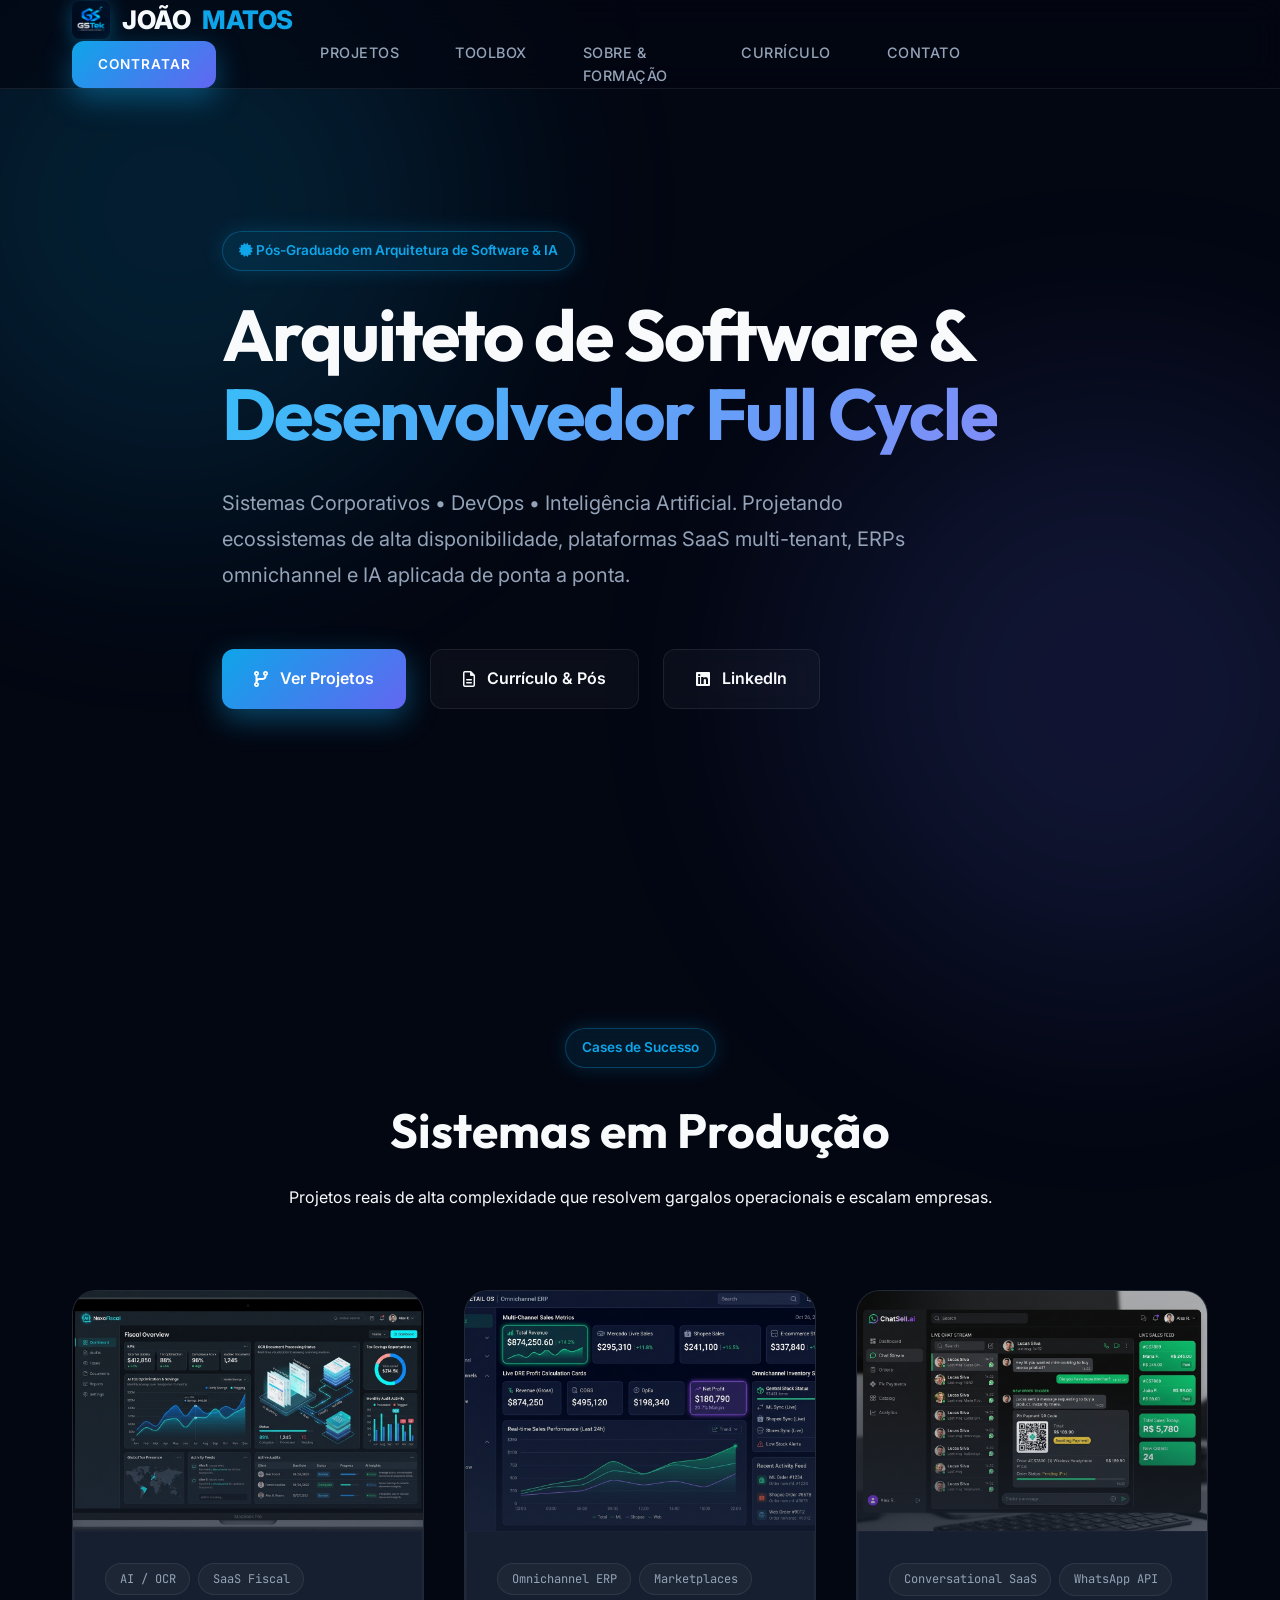
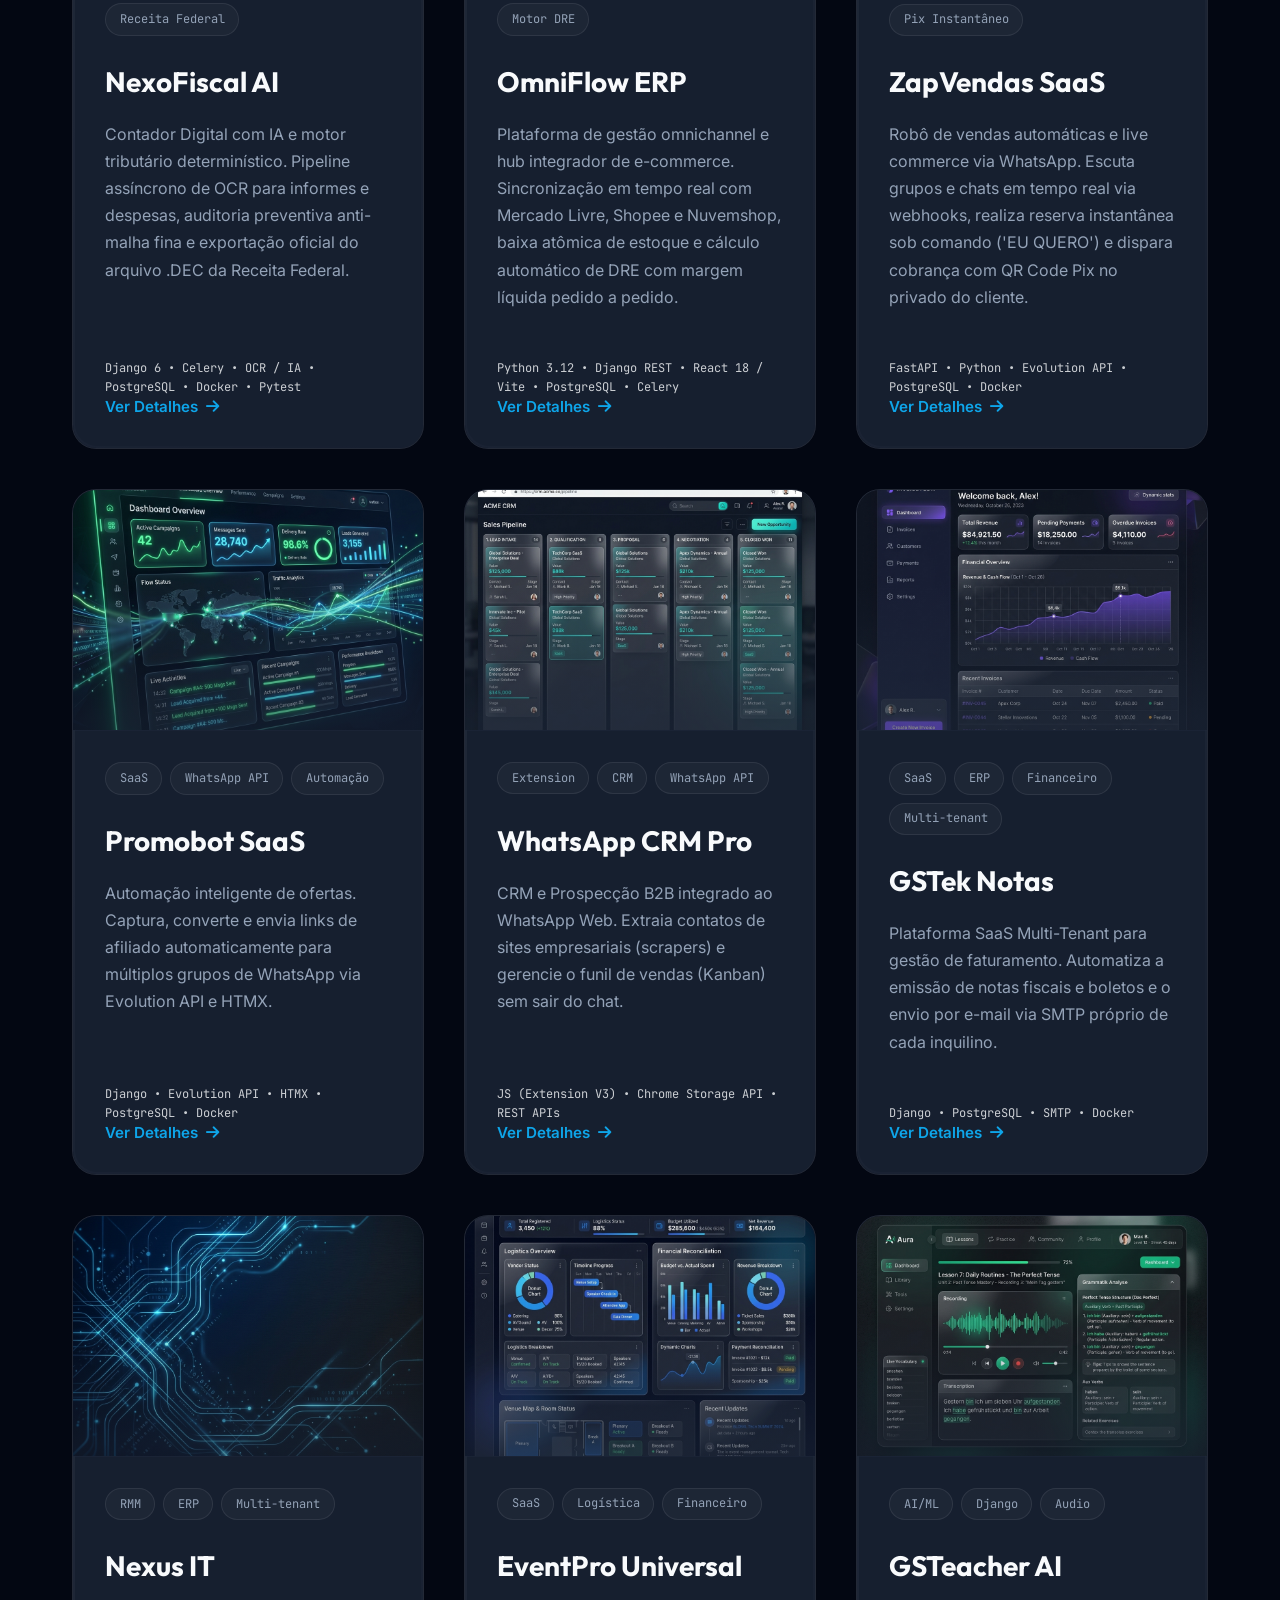
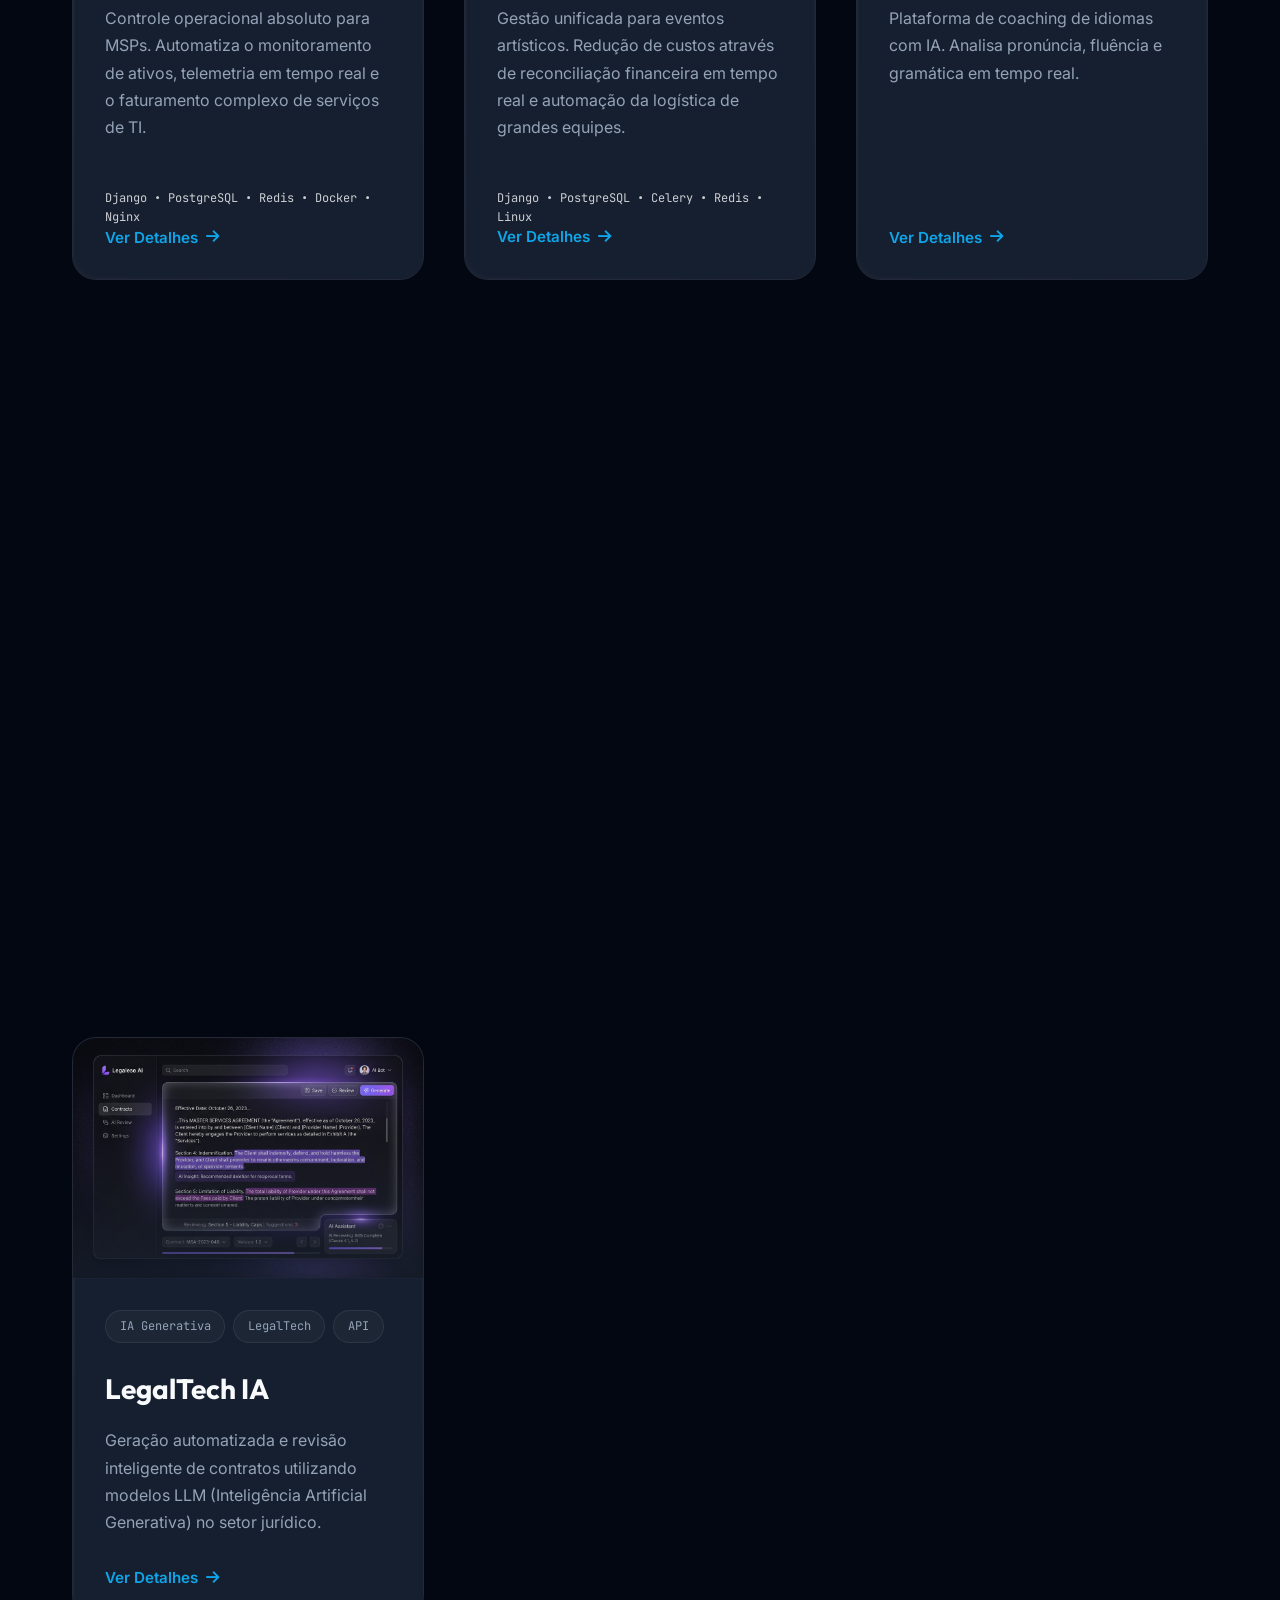
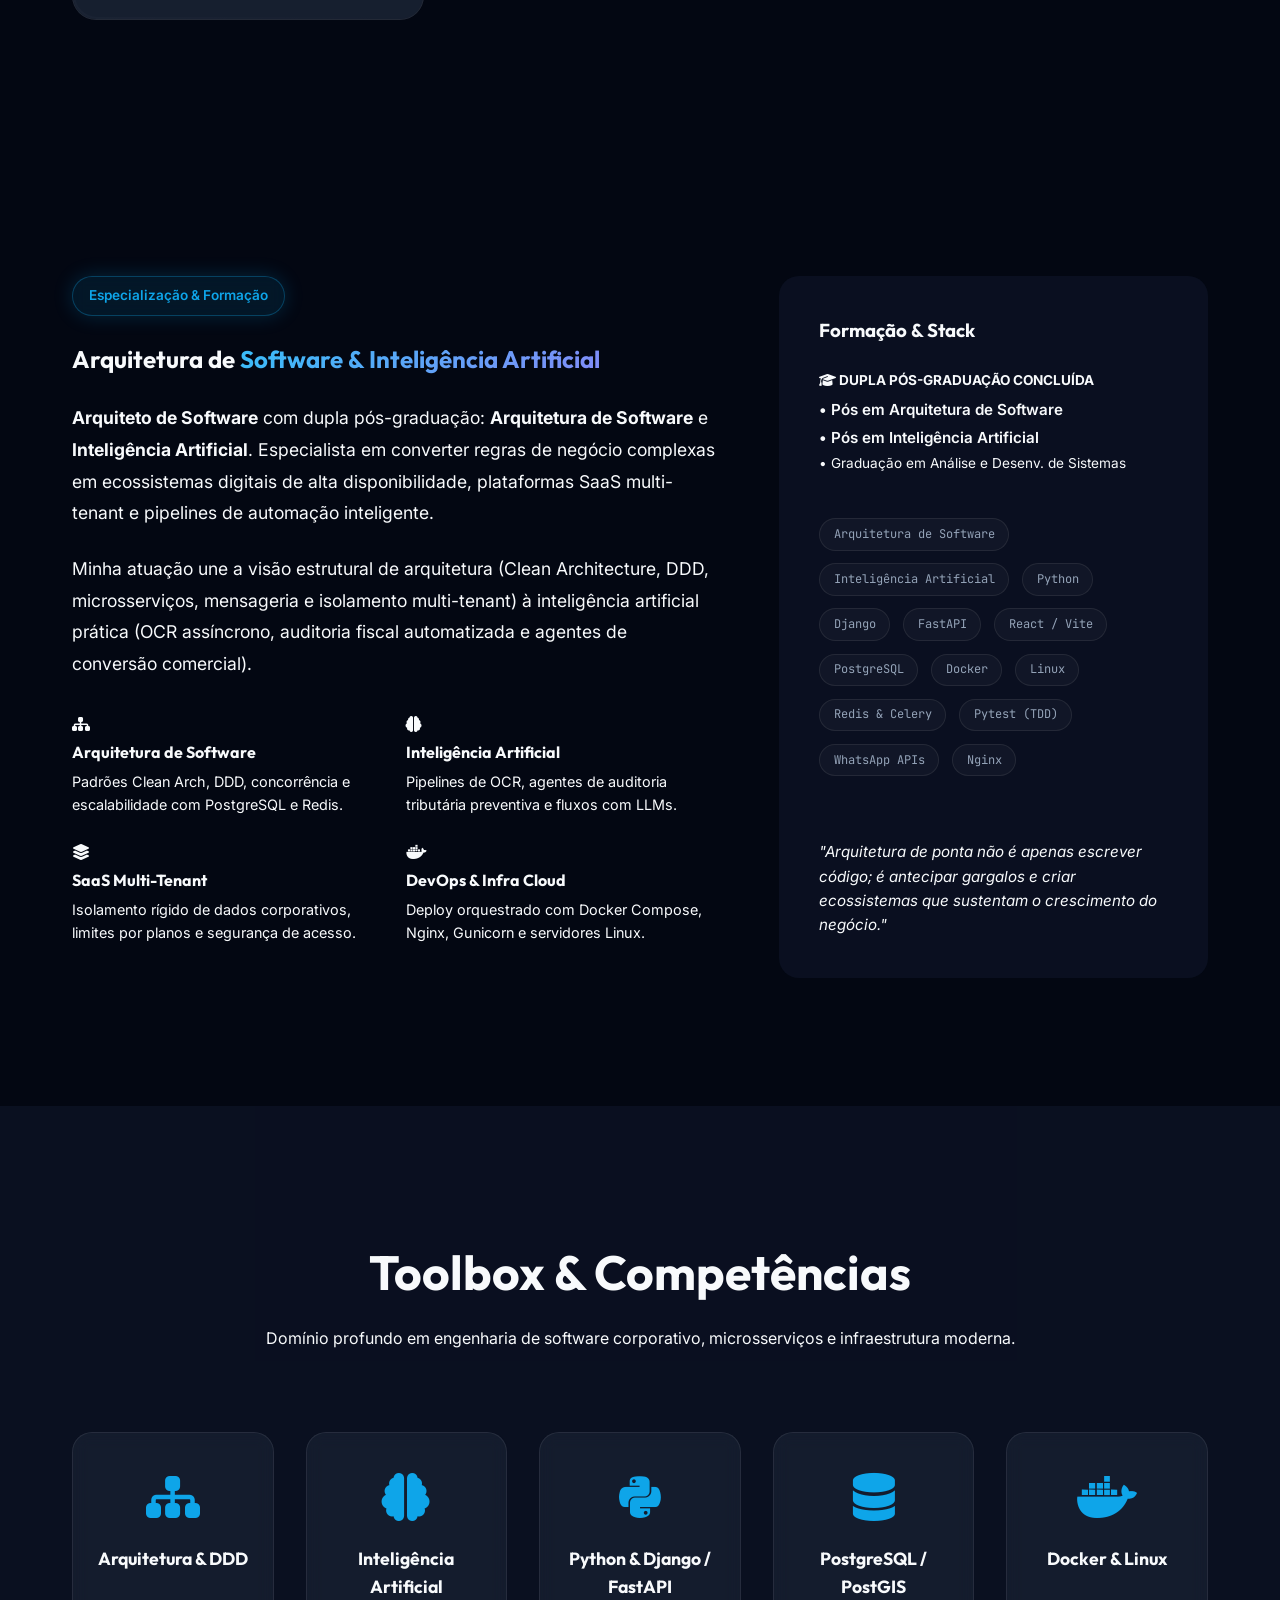
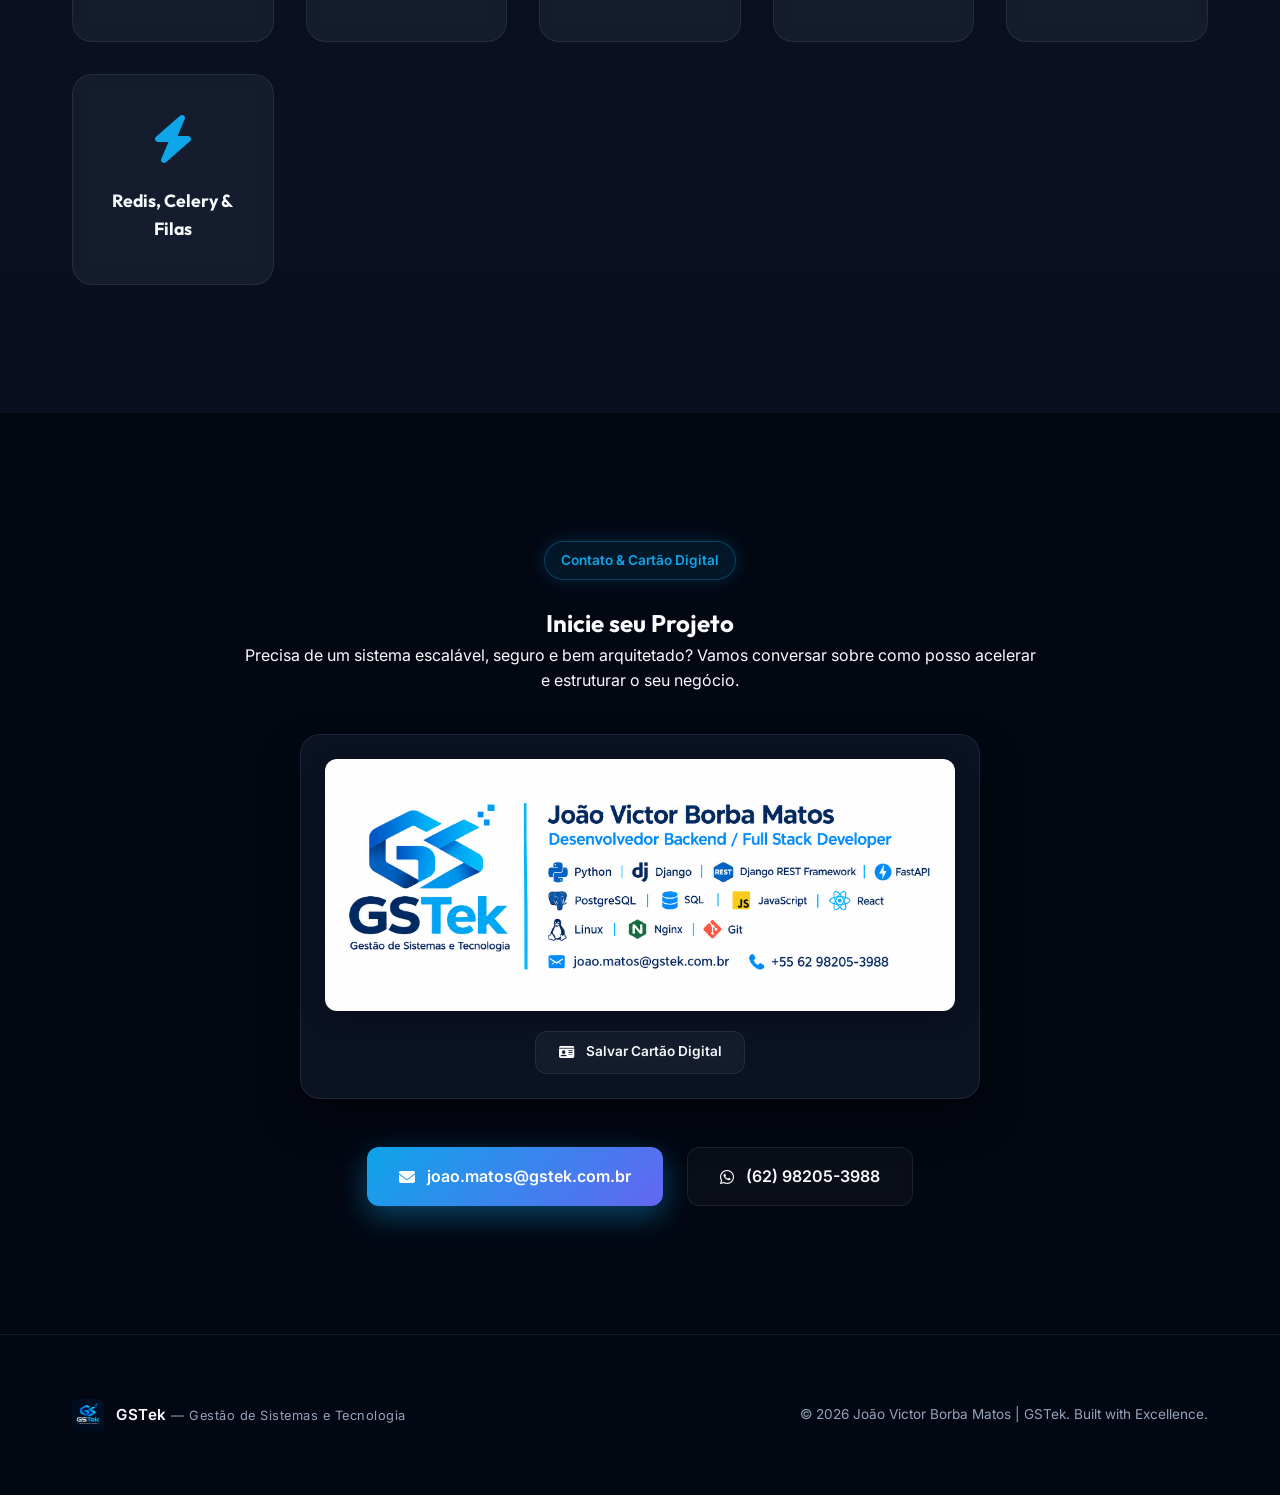
==== commit 44170cd3: "feat: atualizar portfolio com novos sistemas (NexoFiscal, OmniFlow ERP, ZapVendas), titulacao de Arq" ====
--- a/index.html
+++ b/index.html
@@ -4,26 +4,26 @@
 <head>
     <meta charset="UTF-8">
     <meta name="viewport" content="width=device-width, initial-scale=1.0">
-    <title>João Matos | Arquiteto de Sistemas Django & Automação Empresarial</title>
+    <title>João Victor Borba Matos | Arquiteto de Software & Especialista em IA</title>
     <meta name="description"
-        content="Desenvolvimento de sistemas ERP personalizados, plataformas SaaS e automação empresarial com Django, Python e PostgreSQL. Soluções escaláveis sob medida.">
+        content="Arquiteto de Software e Especialista em Inteligência Artificial. Desenvolvimento de plataformas SaaS escaláveis, ERPs corporativos omnichannel e automações com Django, Python, Docker e IA.">
     <meta name="keywords"
-        content="sistema ERP personalizado, automação empresarial, desenvolvimento Django, software sob medida, sistema de gestão, plataforma SaaS, João Matos, GSTek">
+        content="arquiteto de software, inteligência artificial, sistema ERP personalizado, automação empresarial, desenvolvimento Django, software sob medida, plataforma SaaS, João Matos, GSTek">
 
     <!-- Open Graph / Facebook -->
     <meta property="og:type" content="website">
     <meta property="og:url" content="https://portfolio.gstek.com.br/">
-    <meta property="og:title" content="João Matos | Sistemas SaaS & Automação Empresarial">
+    <meta property="og:title" content="João Victor Borba Matos | Arquiteto de Software & Especialista em IA">
     <meta property="og:description"
-        content="Especialista em Django, PostgreSQL, Docker e Linux. Desenvolvimento de sistemas corporativos escaláveis.">
+        content="Pós-graduado em Arquitetura de Software e Inteligência Artificial. Projetando soluções corporativas escaláveis, SaaS e IA aplicada.">
     <meta property="og:image" content="https://portfolio.gstek.com.br/assets/banner.png">
 
     <!-- Twitter -->
     <meta property="twitter:card" content="summary_large_image">
     <meta property="twitter:url" content="https://portfolio.gstek.com.br/">
-    <meta property="twitter:title" content="João Matos | Sistemas SaaS & Automação Empresarial">
+    <meta property="twitter:title" content="João Victor Borba Matos | Arquiteto de Software & Especialista em IA">
     <meta property="twitter:description"
-        content="Especialista em Django, PostgreSQL, Docker e Linux. Desenvolvimento de sistemas corporativos escaláveis.">
+        content="Pós-graduado em Arquitetura de Software e Inteligência Artificial. Projetando soluções corporativas escaláveis, SaaS e IA aplicada.">
     <meta property="twitter:image" content="https://portfolio.gstek.com.br/assets/banner.png">
 
     <link rel="preconnect" href="https://fonts.googleapis.com">
@@ -39,11 +39,14 @@
 
     <header>
         <div class="container nav">
-            <a href="#" class="logo">JOÃO<span>MATOS</span></a>
+            <a href="#" class="logo">
+                <img src="assets/logo_gstek.png" alt="GSTek Logo" class="logo-img">
+                JOÃO<span>MATOS</span>
+            </a>
             <div class="nav-links">
                 <a href="#projects">Projetos</a>
                 <a href="#skills">Toolbox</a>
-                <a href="#about">Sobre</a>
+                <a href="#about">Sobre & Formação</a>
                 <a href="curriculo.html">Currículo</a>
                 <a href="#contact">Contato</a>
             </div>
@@ -54,18 +57,15 @@
 
     <section class="hero">
         <div class="container hero-content">
-            <span class="badge animate">Disponível para Consultoria & Desenvolvimento</span>
-            <h1 class="animate" style="transition-delay: 0.1s;">Especialista em <span class="gradient-text">Sistemas
-                    Corporativos</span> & Automação Empresarial.</h1>
-            <p class="animate" style="transition-delay: 0.2s;">Desenvolvo ERPs personalizados, plataformas SaaS e
-                soluções que eliminam o retrabalho. Foco total em redução de custos, controle operacional e
-                escalabilidade com Django & Linux.</p>
+            <span class="badge animate"><i class="fas fa-certificate"></i> Pós-Graduado em Arquitetura de Software & IA</span>
+            <h1 class="animate" style="transition-delay: 0.1s;">Arquiteto de Software & <span class="gradient-text">Desenvolvedor Full Cycle</span></h1>
+            <p class="animate" style="transition-delay: 0.2s;">Sistemas Corporativos • DevOps • Inteligência Artificial. Projetando ecossistemas de alta disponibilidade, plataformas SaaS multi-tenant, ERPs omnichannel e IA aplicada de ponta a ponta.</p>
             <div class="hero-btns animate" style="transition-delay: 0.3s;">
                 <a href="#projects" class="btn btn-primary">
                     <i class="fas fa-code-branch"></i> Ver Projetos
                 </a>
                 <a href="curriculo.html" class="btn btn-secondary">
-                    <i class="far fa-file-alt"></i> Currículo
+                    <i class="far fa-file-alt"></i> Currículo & Pós
                 </a>
                 <a href="https://www.linkedin.com/in/jo%C3%A3o-victor-borba-matos-902590383/" target="_blank"
                     class="btn btn-secondary">
@@ -80,10 +80,76 @@
             <div class="section-header">
                 <span class="badge">Cases de Sucesso</span>
                 <h2>Sistemas em Produção</h2>
-                <p>Projetos reais que resolvem problemas reais de grandes empresas.</p>
+                <p>Projetos reais de alta complexidade que resolvem gargalos operacionais e escalam empresas.</p>
             </div>
 
             <div class="projects-grid">
+                <!-- NexoFiscal AI -->
+                <article class="project-card">
+                    <div class="project-img" style="background-image: url('assets/nexofiscal_bg.png');"></div>
+                    <div class="project-body">
+                        <div class="project-tags">
+                            <span class="tag">AI / OCR</span>
+                            <span class="tag">SaaS Fiscal</span>
+                            <span class="tag">Receita Federal</span>
+                        </div>
+                        <h3>NexoFiscal AI</h3>
+                        <p>Contador Digital com IA e motor tributário determinístico. Pipeline assíncrono de OCR para informes e despesas, auditoria preventiva anti-malha fina e exportação oficial do arquivo .DEC da Receita Federal.</p>
+                        <div class="project-stack"
+                            style="font-family: 'JetBrains Mono', monospace; font-size: 0.75rem; color: var(--primary-color); margin-top: 1rem; opacity: 0.8;">
+                            Django 6 • Celery • OCR / IA • PostgreSQL • Docker • Pytest
+                        </div>
+                        <div class="project-actions">
+                            <button onclick="openModal('nexofiscal')" class="btn-detail">Ver Detalhes <i
+                                    class="fas fa-arrow-right"></i></button>
+                        </div>
+                    </div>
+                </article>
+
+                <!-- OmniFlow ERP -->
+                <article class="project-card">
+                    <div class="project-img" style="background-image: url('assets/omniflow_bg.png');"></div>
+                    <div class="project-body">
+                        <div class="project-tags">
+                            <span class="tag">Omnichannel ERP</span>
+                            <span class="tag">Marketplaces</span>
+                            <span class="tag">Motor DRE</span>
+                        </div>
+                        <h3>OmniFlow ERP</h3>
+                        <p>Plataforma de gestão omnichannel e hub integrador de e-commerce. Sincronização em tempo real com Mercado Livre, Shopee e Nuvemshop, baixa atômica de estoque e cálculo automático de DRE com margem líquida pedido a pedido.</p>
+                        <div class="project-stack"
+                            style="font-family: 'JetBrains Mono', monospace; font-size: 0.75rem; color: var(--primary-color); margin-top: 1rem; opacity: 0.8;">
+                            Python 3.12 • Django REST • React 18 / Vite • PostgreSQL • Celery
+                        </div>
+                        <div class="project-actions">
+                            <button onclick="openModal('omniflow')" class="btn-detail">Ver Detalhes <i
+                                    class="fas fa-arrow-right"></i></button>
+                        </div>
+                    </div>
+                </article>
+
+                <!-- ZapVendas SaaS -->
+                <article class="project-card">
+                    <div class="project-img" style="background-image: url('assets/zapvendas_bg.png');"></div>
+                    <div class="project-body">
+                        <div class="project-tags">
+                            <span class="tag">Conversational SaaS</span>
+                            <span class="tag">WhatsApp API</span>
+                            <span class="tag">Pix Instantâneo</span>
+                        </div>
+                        <h3>ZapVendas SaaS</h3>
+                        <p>Robô de vendas automáticas e live commerce via WhatsApp. Escuta grupos e chats em tempo real via webhooks, realiza reserva instantânea sob comando ('EU QUERO') e dispara cobrança com QR Code Pix no privado do cliente.</p>
+                        <div class="project-stack"
+                            style="font-family: 'JetBrains Mono', monospace; font-size: 0.75rem; color: var(--primary-color); margin-top: 1rem; opacity: 0.8;">
+                            FastAPI • Python • Evolution API • PostgreSQL • Docker
+                        </div>
+                        <div class="project-actions">
+                            <button onclick="openModal('zapvendas')" class="btn-detail">Ver Detalhes <i
+                                    class="fas fa-arrow-right"></i></button>
+                        </div>
+                    </div>
+                </article>
+
                 <!-- Promobot SaaS -->
                 <article class="project-card">
                     <div class="project-img" style="background-image: url('assets/promobot_bg.png');"></div>
@@ -307,69 +373,69 @@
             <div class="about-wrapper"
                 style="display: grid; grid-template-columns: 1.2fr 0.8fr; gap: 4rem; align-items: start;">
                 <div class="about-text">
-                    <span class="badge">Trajetória & Visão</span>
-                    <h2 style="margin-bottom: 1.5rem;">Engenharia de <span class="gradient-text">Software
-                            Corporativo</span></h2>
+                    <span class="badge">Especialização & Formação</span>
+                    <h2 style="margin-bottom: 1.5rem;">Arquitetura de <span class="gradient-text">Software & Inteligência Artificial</span></h2>
                     <p style="font-size: 1.1rem; line-height: 1.8; color: var(--text-muted); margin-bottom: 1.5rem;">
-                        Especialista em transformar processos manuais e requisitos complexos em ecossistemas digitais de
-                        alta performance. Com foco em Django, PostgreSQL e infraestrutura Linux, minha entrega é pautada
-                        em engenharia de verdade, não apenas código.
+                        <strong>Arquiteto de Software</strong> com dupla pós-graduação: <strong>Arquitetura de Software</strong> e <strong>Inteligência Artificial</strong>. Especialista em converter regras de negócio complexas em ecossistemas digitais de alta disponibilidade, plataformas SaaS multi-tenant e pipelines de automação inteligente.
                     </p>
                     <p style="font-size: 1.1rem; line-height: 1.8; color: var(--text-muted); margin-bottom: 2rem;">
-                        Mais do que apenas desenvolver código, meu foco é entregar **valor real para o negócio** através
-                        de automação, performance e escalabilidade.
+                        Minha atuação une a visão estrutural de arquitetura (Clean Architecture, DDD, microsserviços, mensageria e isolamento multi-tenant) à inteligência artificial prática (OCR assíncrono, auditoria fiscal automatizada e agentes de conversão comercial).
                     </p>
 
                     <div class="about-highlights" style="display: grid; grid-template-columns: 1fr 1fr; gap: 1.5rem;">
                         <div class="highlight-item">
-                            <i class="fas fa-rocket" style="color: var(--primary-color); margin-bottom: 0.5rem;"></i>
-                            <h4 style="margin-bottom: 0.3rem;">Arquitetura Escalável</h4>
-                            <p style="font-size: 0.9rem; color: var(--text-muted);">Modelagem avançada com PostgreSQL e
-                                foco em performance.</p>
+                            <i class="fas fa-sitemap" style="color: var(--primary-color); margin-bottom: 0.5rem;"></i>
+                            <h4 style="margin-bottom: 0.3rem;">Arquitetura de Software</h4>
+                            <p style="font-size: 0.9rem; color: var(--text-muted);">Padrões Clean Arch, DDD, concorrência e escalabilidade com PostgreSQL e Redis.</p>
                         </div>
                         <div class="highlight-item">
-                            <i class="fas fa-cog" style="color: var(--primary-color); margin-bottom: 0.5rem;"></i>
-                            <h4 style="margin-bottom: 0.3rem;">Automação & Async</h4>
-                            <p style="font-size: 0.9rem; color: var(--text-muted);">Processamento em background com
-                                Celery e Redis.</p>
+                            <i class="fas fa-brain" style="color: var(--primary-color); margin-bottom: 0.5rem;"></i>
+                            <h4 style="margin-bottom: 0.3rem;">Inteligência Artificial</h4>
+                            <p style="font-size: 0.9rem; color: var(--text-muted);">Pipelines de OCR, agentes de auditoria tributária preventiva e fluxos com LLMs.</p>
                         </div>
                         <div class="highlight-item">
-                            <i class="fas fa-shield-alt"
+                            <i class="fas fa-layer-group"
                                 style="color: var(--primary-color); margin-bottom: 0.5rem;"></i>
-                            <h4 style="margin-bottom: 0.3rem;">Segurança & Multi-tenant</h4>
-                            <p style="font-size: 0.9rem; color: var(--text-muted);">Controle de acesso granular e
-                                proteção de dados.</p>
+                            <h4 style="margin-bottom: 0.3rem;">SaaS Multi-Tenant</h4>
+                            <p style="font-size: 0.9rem; color: var(--text-muted);">Isolamento rígido de dados corporativos, limites por planos e segurança de acesso.</p>
                         </div>
                         <div class="highlight-item">
                             <i class="fab fa-docker" style="color: var(--primary-color); margin-bottom: 0.5rem;"></i>
-                            <h4 style="margin-bottom: 0.3rem;">Infra Moderna</h4>
-                            <p style="font-size: 0.9rem; color: var(--text-muted);">Deploy seguro com Docker e
-                                servidores Linux.</p>
+                            <h4 style="margin-bottom: 0.3rem;">DevOps & Infra Cloud</h4>
+                            <p style="font-size: 0.9rem; color: var(--text-muted);">Deploy orquestrado com Docker Compose, Nginx, Gunicorn e servidores Linux.</p>
                         </div>
                     </div>
                 </div>
 
                 <div class="about-card"
                     style="background: var(--bg-surface); padding: 2.5rem; border-radius: 20px; border: 1px solid var(--border-color); position: sticky; top: 100px;">
-                    <h3 style="margin-bottom: 1.5rem; font-family: 'Outfit', sans-serif;">Stack Principal</h3>
+                    <h3 style="margin-bottom: 1.5rem; font-family: 'Outfit', sans-serif;">Formação & Stack</h3>
+                    <div style="margin-bottom: 1.5rem; padding-bottom: 1.2rem; border-bottom: 1px solid var(--border-color);">
+                        <div style="font-size: 0.85rem; color: var(--primary-color); font-weight: 700; text-transform: uppercase; margin-bottom: 0.4rem;">
+                            <i class="fas fa-graduation-cap"></i> Dupla Pós-Graduação Concluída
+                        </div>
+                        <div style="font-size: 0.95rem; font-weight: 600; color: var(--text-main); margin-bottom: 0.2rem;">• Pós em Arquitetura de Software</div>
+                        <div style="font-size: 0.95rem; font-weight: 600; color: var(--text-main); margin-bottom: 0.2rem;">• Pós em Inteligência Artificial</div>
+                        <div style="font-size: 0.85rem; color: var(--text-muted);">• Graduação em Análise e Desenv. de Sistemas</div>
+                    </div>
                     <div class="stack-tags" style="display: flex; flex-wrap: wrap; gap: 0.8rem;">
+                        <span class="tag">Arquitetura de Software</span>
+                        <span class="tag">Inteligência Artificial</span>
                         <span class="tag">Python</span>
                         <span class="tag">Django</span>
-                        <span class="tag">Flask</span>
+                        <span class="tag">FastAPI</span>
+                        <span class="tag">React / Vite</span>
                         <span class="tag">PostgreSQL</span>
                         <span class="tag">Docker</span>
                         <span class="tag">Linux</span>
-                        <span class="tag">Redis</span>
-                        <span class="tag">Celery</span>
-                        <span class="tag">JavaScript</span>
-                        <span class="tag">APIs REST</span>
+                        <span class="tag">Redis & Celery</span>
+                        <span class="tag">Pytest (TDD)</span>
+                        <span class="tag">WhatsApp APIs</span>
                         <span class="tag">Nginx</span>
-                        <span class="tag">Git</span>
                     </div>
                     <hr style="margin: 2rem 0; border: 0; border-top: 1px solid var(--border-color);">
                     <p style="font-style: italic; color: var(--text-muted); font-size: 0.95rem;">
-                        "Meu objetivo é desenvolver sistemas que não apenas funcionem, mas que escalem junto com o
-                        negócio."
+                        "Arquitetura de ponta não é apenas escrever código; é antecipar gargalos e criar ecossistemas que sustentam o crescimento do negócio."
                     </p>
                 </div>
             </div>
@@ -379,43 +445,53 @@
     <section id="skills" class="section" style="background: var(--bg-surface);">
         <div class="container">
             <div class="section-header">
-                <h2>Tecnologias & Ferramentas</h2>
-                <p>Domínio profundo do ecossistema Django e infraestrutura moderna.</p>
+                <h2>Toolbox & Competências</h2>
+                <p>Domínio profundo em engenharia de software corporativo, microsserviços e infraestrutura moderna.</p>
             </div>
             <div class="skills-grid">
                 <div class="skill-card">
+                    <i class="fas fa-sitemap"></i>
+                    <h4>Arquitetura & DDD</h4>
+                </div>
+                <div class="skill-card">
+                    <i class="fas fa-brain"></i>
+                    <h4>Inteligência Artificial</h4>
+                </div>
+                <div class="skill-card">
                     <i class="fab fa-python"></i>
-                    <h4>Django/Python</h4>
+                    <h4>Python & Django / FastAPI</h4>
                 </div>
                 <div class="skill-card">
                     <i class="fas fa-database"></i>
-                    <h4>PostgreSQL</h4>
+                    <h4>PostgreSQL / PostGIS</h4>
                 </div>
                 <div class="skill-card">
                     <i class="fab fa-docker"></i>
-                    <h4>Docker</h4>
+                    <h4>Docker & Linux</h4>
                 </div>
                 <div class="skill-card">
                     <i class="fas fa-bolt"></i>
-                    <h4>Redis/Celery</h4>
-                </div>
-                <div class="skill-card">
-                    <i class="fas fa-cloud"></i>
-                    <h4>Linux/Deploy</h4>
-                </div>
-                <div class="skill-card">
-                    <i class="fas fa-microchip"></i>
-                    <h4>Integração IA</h4>
+                    <h4>Redis, Celery & Filas</h4>
                 </div>
             </div>
         </div>
     </section>
 
     <section id="contact" class="section">
-        <div class="container" style="text-align: center; max-width: 800px;">
+        <div class="container" style="text-align: center; max-width: 860px;">
+            <span class="badge">Contato & Cartão Digital</span>
             <h2>Inicie seu Projeto</h2>
-            <p style="margin-bottom: 3rem;">Precisa de um sistema escalável, seguro e bem arquitetado? Vamos conversar
-                sobre como posso ajudar o seu negócio.</p>
+            <p style="margin-bottom: 2.5rem;">Precisa de um sistema escalável, seguro e bem arquitetado? Vamos conversar sobre como posso acelerar e estruturar o seu negócio.</p>
+
+            <!-- Digital Business Card / Assinatura -->
+            <div class="digital-card-container" style="margin: 0 auto 3rem; max-width: 680px; background: rgba(15, 23, 42, 0.75); border: 1px solid var(--border); border-radius: 20px; padding: 1.5rem; box-shadow: 0 20px 40px rgba(0,0,0,0.4); backdrop-filter: blur(12px);">
+                <img src="assets/assinatura_joaomatos.png" alt="Cartão Digital - João Victor Borba Matos | GSTek" style="width: 100%; height: auto; border-radius: 12px; display: block; box-shadow: 0 8px 24px rgba(0,0,0,0.3);">
+                <div style="margin-top: 1.25rem; display: flex; justify-content: center; gap: 1rem; flex-wrap: wrap;">
+                    <a href="assets/assinatura_joaomatos.png" download="Cartao_JoaoMatos_GSTek.png" class="btn btn-secondary" style="font-size: 0.85rem; padding: 0.6rem 1.4rem;">
+                        <i class="fas fa-id-card"></i> Salvar Cartão Digital
+                    </a>
+                </div>
+            </div>
 
             <div style="display: flex; gap: 1.5rem; justify-content: center; flex-wrap: wrap;">
                 <a href="mailto:joao.matos@gstek.com.br" class="btn btn-primary">
@@ -429,8 +505,12 @@
     </section>
 
     <footer>
-        <div class="container">
-            <p>&copy; 2026 João Victor Borba Matos | GSTek. Built with Django & Excellence.</p>
+        <div class="container" style="display: flex; justify-content: space-between; align-items: center; flex-wrap: wrap; gap: 1.5rem;">
+            <div style="display: flex; align-items: center; gap: 0.75rem;">
+                <img src="assets/logo_gstek.png" alt="GSTek" style="height: 32px; width: 32px; object-fit: contain; border-radius: 6px;">
+                <span style="font-size: 0.95rem; font-weight: 600; color: var(--text-primary); letter-spacing: 0.5px;">GSTek <span style="font-size: 0.8rem; color: var(--text-secondary); font-weight: 400;">— Gestão de Sistemas e Tecnologia</span></span>
+            </div>
+            <p style="margin: 0; color: var(--text-secondary); font-size: 0.85rem;">&copy; 2026 João Victor Borba Matos | GSTek. Built with Excellence.</p>
         </div>
     </footer>
 
--- a/style.css
+++ b/style.css
@@ -143,7 +143,20 @@
     flex-shrink: 0;
     display: flex;
     align-items: center;
-    gap: 0.5rem;
+    gap: 0.75rem;
+}
+
+.logo-img {
+    height: 38px;
+    width: 38px;
+    object-fit: contain;
+    border-radius: 8px;
+    filter: drop-shadow(0 2px 10px var(--primary-glow));
+    transition: var(--transition);
+}
+
+.logo:hover .logo-img {
+    transform: rotate(4deg) scale(1.05);
 }
 
 .logo span {
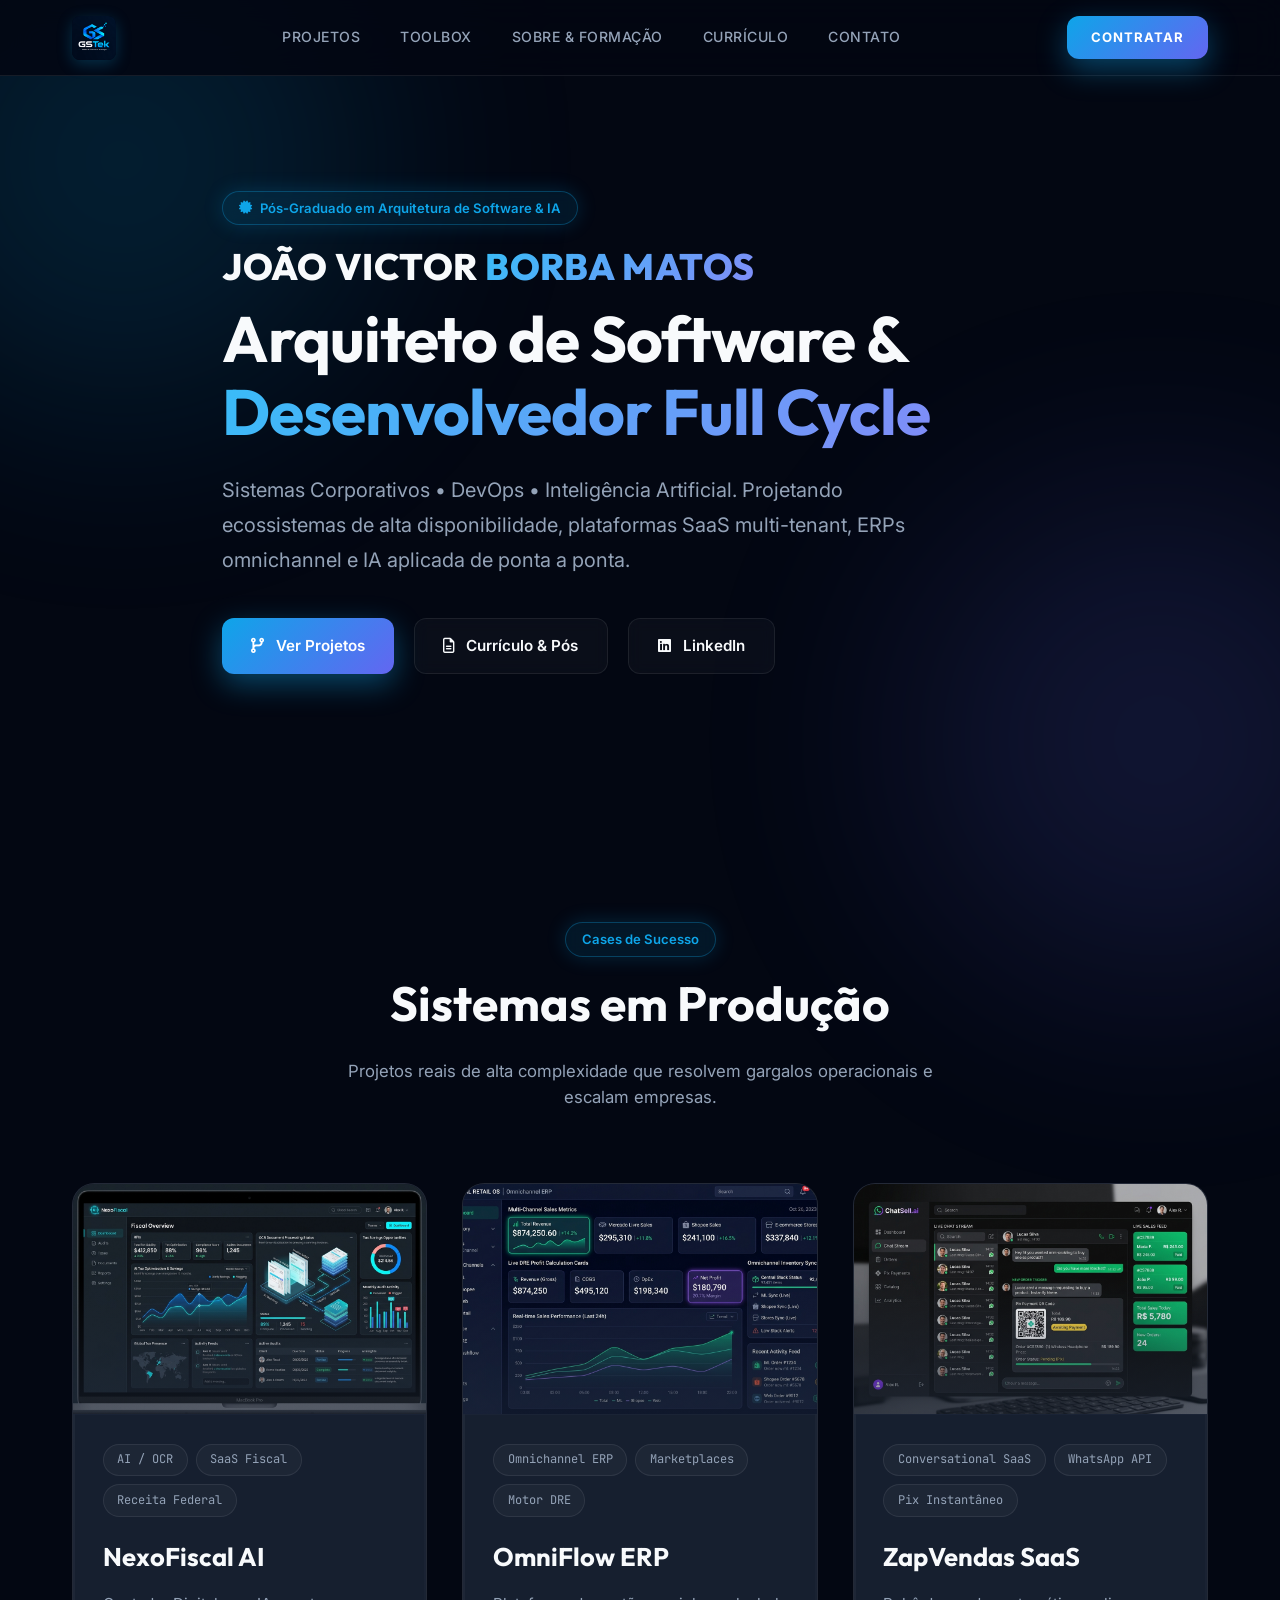
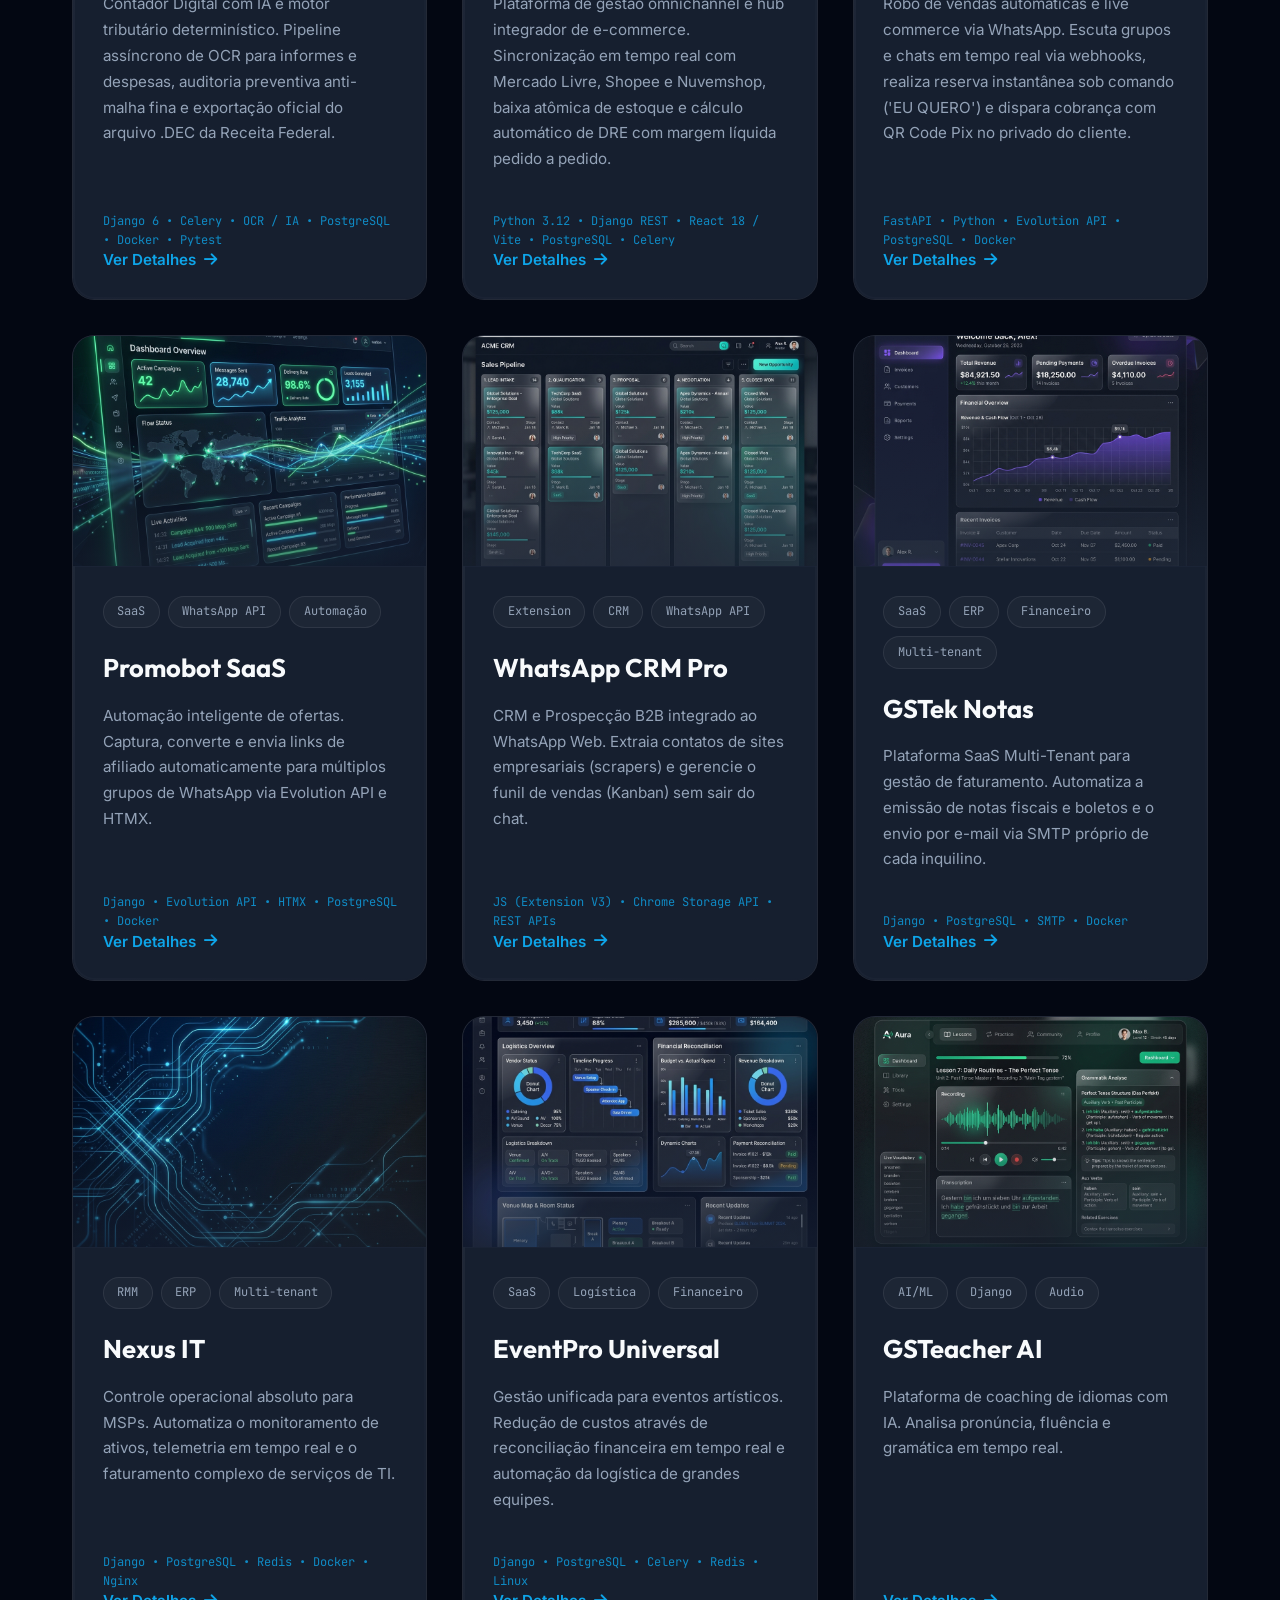
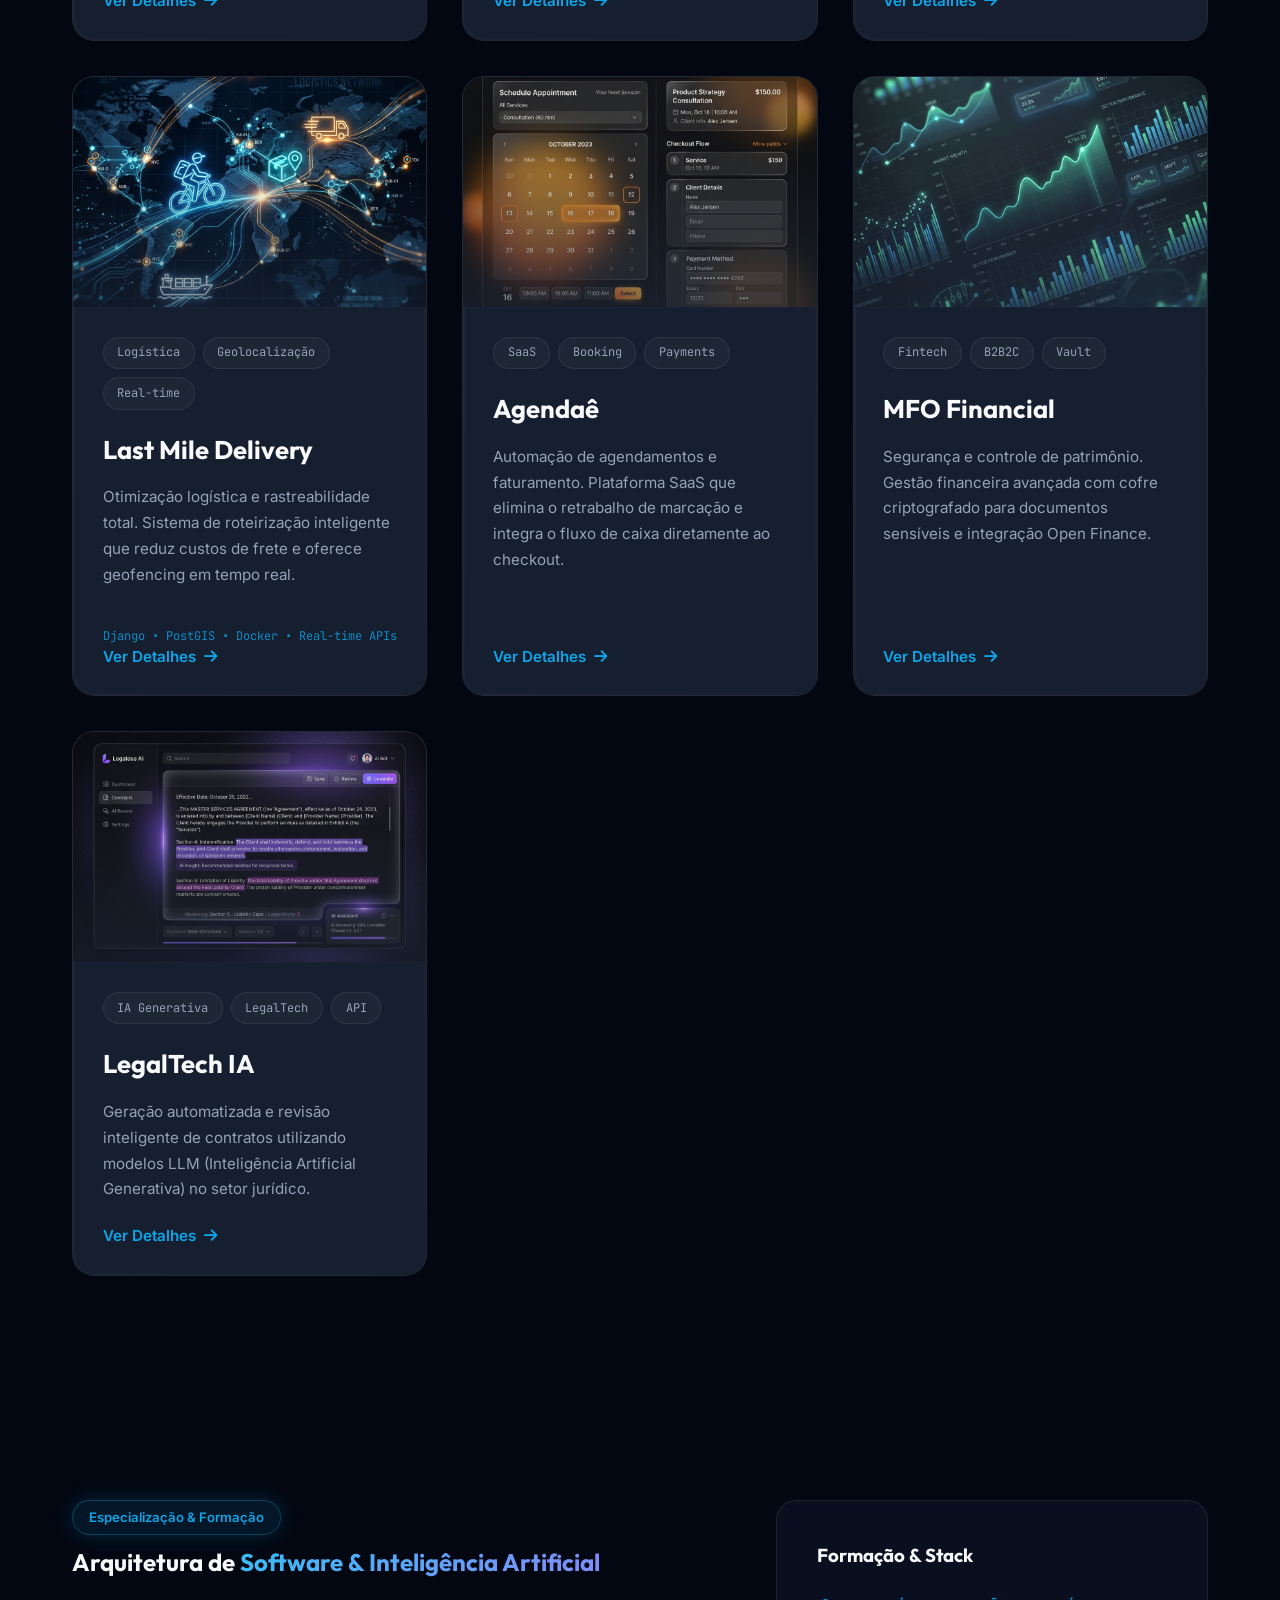
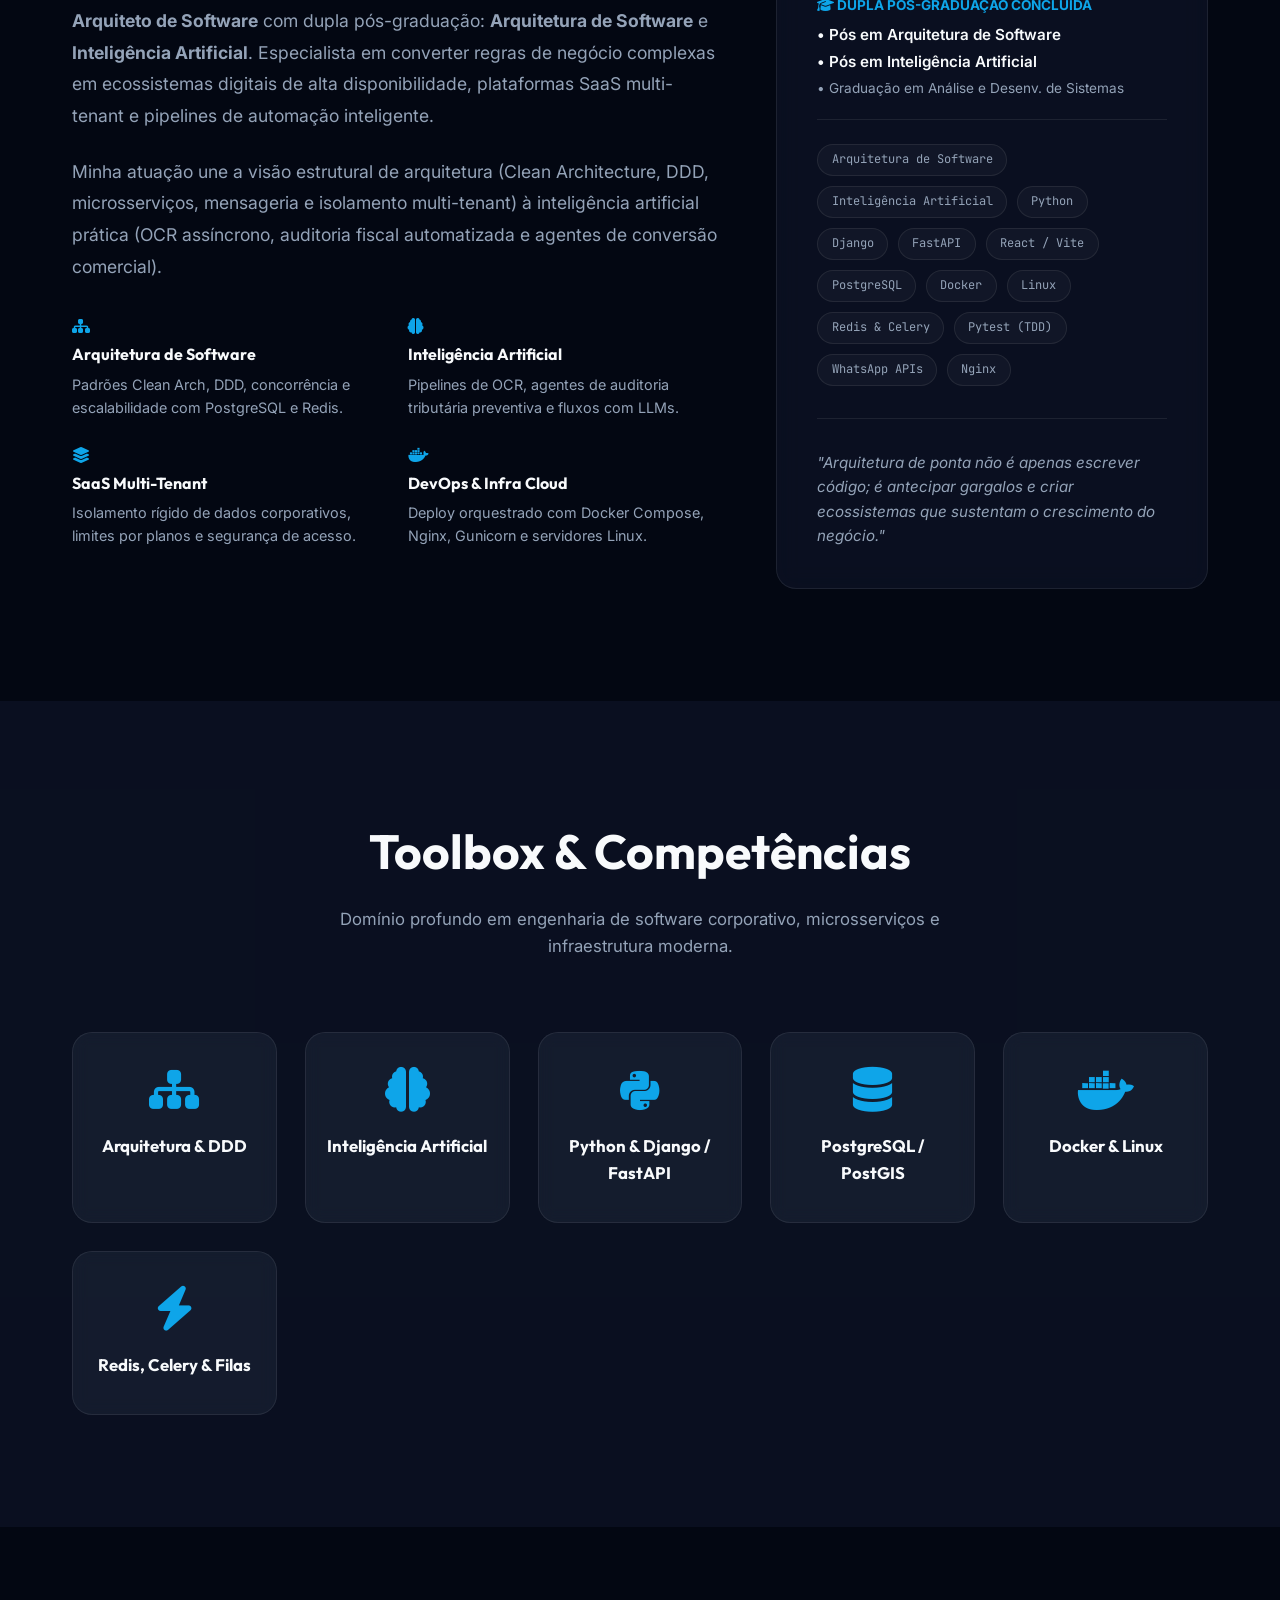
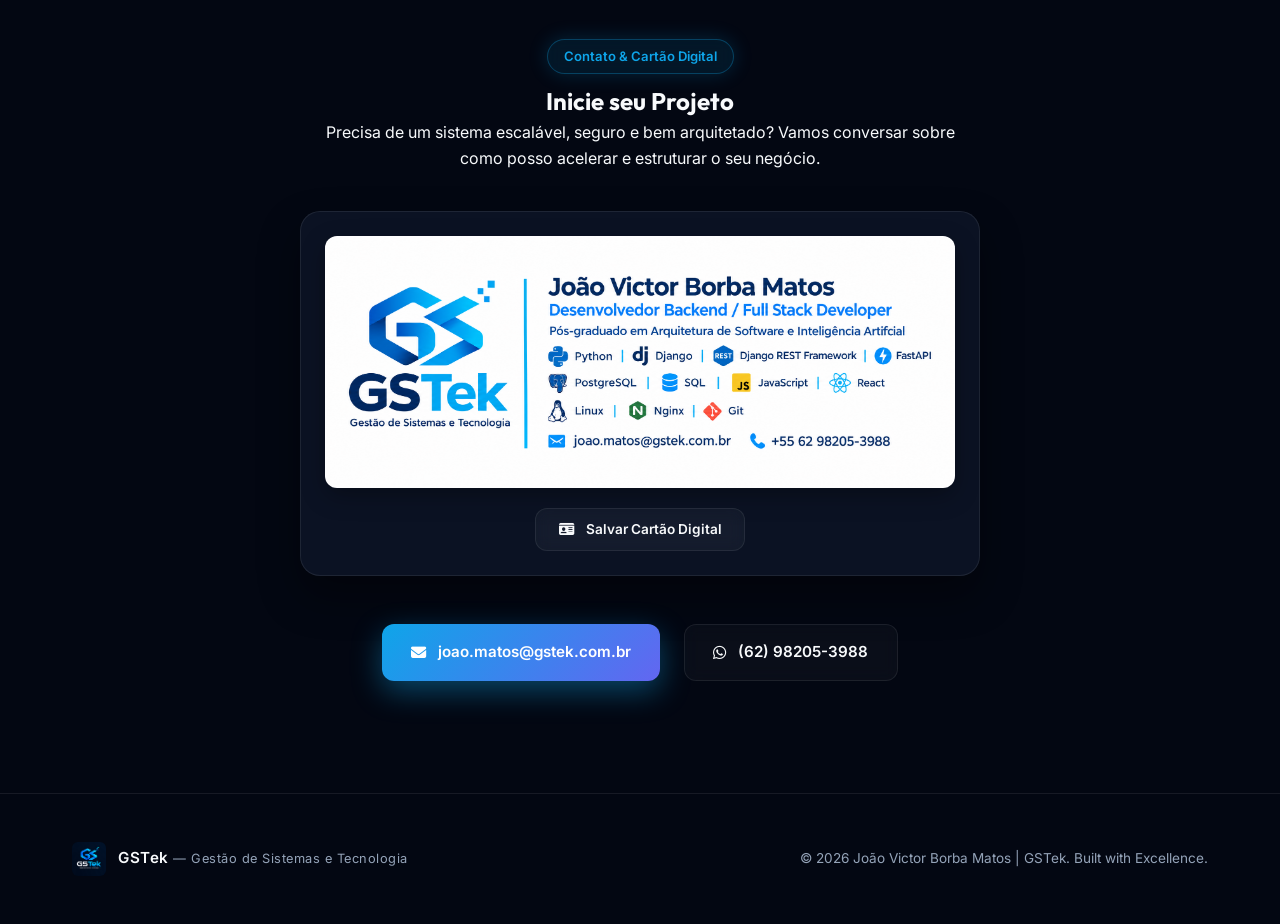
==== commit 0948b46a: "feat: redesign navbar, mobile responsiveness and hero name layout" ====
--- a/index.html
+++ b/index.html
@@ -38,26 +38,35 @@
 <body>
 
     <header>
-        <div class="container nav">
-            <a href="#" class="logo">
-                <img src="assets/logo_gstek.png" alt="GSTek Logo" class="logo-img">
-                JOÃO<span>MATOS</span>
+        <div class="container nav-container">
+            <a href="#" class="brand-logo" aria-label="GSTek">
+                <img src="assets/logo_gstek.png" alt="GSTek" class="navbar-logo">
             </a>
-            <div class="nav-links">
+            <nav class="nav-links" id="navLinks">
                 <a href="#projects">Projetos</a>
                 <a href="#skills">Toolbox</a>
                 <a href="#about">Sobre & Formação</a>
                 <a href="curriculo.html">Currículo</a>
                 <a href="#contact">Contato</a>
-            </div>
-            <a href="#contact" class="btn btn-primary"
-                style="padding: 0.8rem 1.6rem; font-size: 0.85rem; letter-spacing: 1px; text-transform: uppercase;">Contratar</a>
+                <div class="mobile-cta">
+                    <a href="#contact" class="btn btn-primary">Contratar</a>
+                </div>
+            </nav>
+            <div class="nav-actions">
+                <a href="#contact" class="btn btn-primary nav-cta">Contratar</a>
+                <button class="menu-toggle" id="menuToggle" aria-label="Menu de navegação" aria-expanded="false">
+                    <i class="fas fa-bars"></i>
+                </button>
+            </div>
         </div>
     </header>
 
     <section class="hero">
         <div class="container hero-content">
-            <span class="badge animate"><i class="fas fa-certificate"></i> Pós-Graduado em Arquitetura de Software & IA</span>
+            <div class="hero-header animate">
+                <span class="badge"><i class="fas fa-certificate"></i> Pós-Graduado em Arquitetura de Software & IA</span>
+                <h2 class="hero-name">JOÃO VICTOR <span class="gradient-text">BORBA MATOS</span></h2>
+            </div>
             <h1 class="animate" style="transition-delay: 0.1s;">Arquiteto de Software & <span class="gradient-text">Desenvolvedor Full Cycle</span></h1>
             <p class="animate" style="transition-delay: 0.2s;">Sistemas Corporativos • DevOps • Inteligência Artificial. Projetando ecossistemas de alta disponibilidade, plataformas SaaS multi-tenant, ERPs omnichannel e IA aplicada de ponta a ponta.</p>
             <div class="hero-btns animate" style="transition-delay: 0.3s;">
@@ -370,55 +379,53 @@
 
     <section id="about" class="section">
         <div class="container">
-            <div class="about-wrapper"
-                style="display: grid; grid-template-columns: 1.2fr 0.8fr; gap: 4rem; align-items: start;">
+            <div class="about-wrapper">
                 <div class="about-text">
                     <span class="badge">Especialização & Formação</span>
                     <h2 style="margin-bottom: 1.5rem;">Arquitetura de <span class="gradient-text">Software & Inteligência Artificial</span></h2>
-                    <p style="font-size: 1.1rem; line-height: 1.8; color: var(--text-muted); margin-bottom: 1.5rem;">
+                    <p style="font-size: 1.1rem; line-height: 1.8; color: var(--text-secondary); margin-bottom: 1.5rem;">
                         <strong>Arquiteto de Software</strong> com dupla pós-graduação: <strong>Arquitetura de Software</strong> e <strong>Inteligência Artificial</strong>. Especialista em converter regras de negócio complexas em ecossistemas digitais de alta disponibilidade, plataformas SaaS multi-tenant e pipelines de automação inteligente.
                     </p>
-                    <p style="font-size: 1.1rem; line-height: 1.8; color: var(--text-muted); margin-bottom: 2rem;">
+                    <p style="font-size: 1.1rem; line-height: 1.8; color: var(--text-secondary); margin-bottom: 2rem;">
                         Minha atuação une a visão estrutural de arquitetura (Clean Architecture, DDD, microsserviços, mensageria e isolamento multi-tenant) à inteligência artificial prática (OCR assíncrono, auditoria fiscal automatizada e agentes de conversão comercial).
                     </p>
 
-                    <div class="about-highlights" style="display: grid; grid-template-columns: 1fr 1fr; gap: 1.5rem;">
+                    <div class="about-highlights">
                         <div class="highlight-item">
-                            <i class="fas fa-sitemap" style="color: var(--primary-color); margin-bottom: 0.5rem;"></i>
+                            <i class="fas fa-sitemap" style="color: var(--primary); margin-bottom: 0.5rem;"></i>
                             <h4 style="margin-bottom: 0.3rem;">Arquitetura de Software</h4>
-                            <p style="font-size: 0.9rem; color: var(--text-muted);">Padrões Clean Arch, DDD, concorrência e escalabilidade com PostgreSQL e Redis.</p>
+                            <p style="font-size: 0.9rem; color: var(--text-secondary);">Padrões Clean Arch, DDD, concorrência e escalabilidade com PostgreSQL e Redis.</p>
                         </div>
                         <div class="highlight-item">
-                            <i class="fas fa-brain" style="color: var(--primary-color); margin-bottom: 0.5rem;"></i>
+                            <i class="fas fa-brain" style="color: var(--primary); margin-bottom: 0.5rem;"></i>
                             <h4 style="margin-bottom: 0.3rem;">Inteligência Artificial</h4>
-                            <p style="font-size: 0.9rem; color: var(--text-muted);">Pipelines de OCR, agentes de auditoria tributária preventiva e fluxos com LLMs.</p>
+                            <p style="font-size: 0.9rem; color: var(--text-secondary);">Pipelines de OCR, agentes de auditoria tributária preventiva e fluxos com LLMs.</p>
                         </div>
                         <div class="highlight-item">
                             <i class="fas fa-layer-group"
-                                style="color: var(--primary-color); margin-bottom: 0.5rem;"></i>
+                                style="color: var(--primary); margin-bottom: 0.5rem;"></i>
                             <h4 style="margin-bottom: 0.3rem;">SaaS Multi-Tenant</h4>
-                            <p style="font-size: 0.9rem; color: var(--text-muted);">Isolamento rígido de dados corporativos, limites por planos e segurança de acesso.</p>
+                            <p style="font-size: 0.9rem; color: var(--text-secondary);">Isolamento rígido de dados corporativos, limites por planos e segurança de acesso.</p>
                         </div>
                         <div class="highlight-item">
-                            <i class="fab fa-docker" style="color: var(--primary-color); margin-bottom: 0.5rem;"></i>
+                            <i class="fab fa-docker" style="color: var(--primary); margin-bottom: 0.5rem;"></i>
                             <h4 style="margin-bottom: 0.3rem;">DevOps & Infra Cloud</h4>
-                            <p style="font-size: 0.9rem; color: var(--text-muted);">Deploy orquestrado com Docker Compose, Nginx, Gunicorn e servidores Linux.</p>
-                        </div>
-                    </div>
-                </div>
-
-                <div class="about-card"
-                    style="background: var(--bg-surface); padding: 2.5rem; border-radius: 20px; border: 1px solid var(--border-color); position: sticky; top: 100px;">
+                            <p style="font-size: 0.9rem; color: var(--text-secondary);">Deploy orquestrado com Docker Compose, Nginx, Gunicorn e servidores Linux.</p>
+                        </div>
+                    </div>
+                </div>
+
+                <div class="about-card">
                     <h3 style="margin-bottom: 1.5rem; font-family: 'Outfit', sans-serif;">Formação & Stack</h3>
-                    <div style="margin-bottom: 1.5rem; padding-bottom: 1.2rem; border-bottom: 1px solid var(--border-color);">
-                        <div style="font-size: 0.85rem; color: var(--primary-color); font-weight: 700; text-transform: uppercase; margin-bottom: 0.4rem;">
+                    <div style="margin-bottom: 1.5rem; padding-bottom: 1.2rem; border-bottom: 1px solid var(--border);">
+                        <div style="font-size: 0.85rem; color: var(--primary); font-weight: 700; text-transform: uppercase; margin-bottom: 0.4rem;">
                             <i class="fas fa-graduation-cap"></i> Dupla Pós-Graduação Concluída
                         </div>
-                        <div style="font-size: 0.95rem; font-weight: 600; color: var(--text-main); margin-bottom: 0.2rem;">• Pós em Arquitetura de Software</div>
-                        <div style="font-size: 0.95rem; font-weight: 600; color: var(--text-main); margin-bottom: 0.2rem;">• Pós em Inteligência Artificial</div>
-                        <div style="font-size: 0.85rem; color: var(--text-muted);">• Graduação em Análise e Desenv. de Sistemas</div>
-                    </div>
-                    <div class="stack-tags" style="display: flex; flex-wrap: wrap; gap: 0.8rem;">
+                        <div style="font-size: 0.95rem; font-weight: 600; color: var(--text-primary); margin-bottom: 0.2rem;">• Pós em Arquitetura de Software</div>
+                        <div style="font-size: 0.95rem; font-weight: 600; color: var(--text-primary); margin-bottom: 0.2rem;">• Pós em Inteligência Artificial</div>
+                        <div style="font-size: 0.85rem; color: var(--text-secondary);">• Graduação em Análise e Desenv. de Sistemas</div>
+                    </div>
+                    <div class="stack-tags" style="display: flex; flex-wrap: wrap; gap: 0.6rem;">
                         <span class="tag">Arquitetura de Software</span>
                         <span class="tag">Inteligência Artificial</span>
                         <span class="tag">Python</span>
@@ -433,8 +440,8 @@
                         <span class="tag">WhatsApp APIs</span>
                         <span class="tag">Nginx</span>
                     </div>
-                    <hr style="margin: 2rem 0; border: 0; border-top: 1px solid var(--border-color);">
-                    <p style="font-style: italic; color: var(--text-muted); font-size: 0.95rem;">
+                    <hr style="margin: 2rem 0; border: 0; border-top: 1px solid var(--border);">
+                    <p style="font-style: italic; color: var(--text-secondary); font-size: 0.95rem;">
                         "Arquitetura de ponta não é apenas escrever código; é antecipar gargalos e criar ecossistemas que sustentam o crescimento do negócio."
                     </p>
                 </div>
@@ -478,22 +485,22 @@
     </section>
 
     <section id="contact" class="section">
-        <div class="container" style="text-align: center; max-width: 860px;">
+        <div class="container contact-container">
             <span class="badge">Contato & Cartão Digital</span>
             <h2>Inicie seu Projeto</h2>
-            <p style="margin-bottom: 2.5rem;">Precisa de um sistema escalável, seguro e bem arquitetado? Vamos conversar sobre como posso acelerar e estruturar o seu negócio.</p>
+            <p style="margin-bottom: 2.5rem; max-width: 650px; margin-left: auto; margin-right: auto;">Precisa de um sistema escalável, seguro e bem arquitetado? Vamos conversar sobre como posso acelerar e estruturar o seu negócio.</p>
 
             <!-- Digital Business Card / Assinatura -->
-            <div class="digital-card-container" style="margin: 0 auto 3rem; max-width: 680px; background: rgba(15, 23, 42, 0.75); border: 1px solid var(--border); border-radius: 20px; padding: 1.5rem; box-shadow: 0 20px 40px rgba(0,0,0,0.4); backdrop-filter: blur(12px);">
-                <img src="assets/assinatura_joaomatos.png" alt="Cartão Digital - João Victor Borba Matos | GSTek" style="width: 100%; height: auto; border-radius: 12px; display: block; box-shadow: 0 8px 24px rgba(0,0,0,0.3);">
-                <div style="margin-top: 1.25rem; display: flex; justify-content: center; gap: 1rem; flex-wrap: wrap;">
+            <div class="digital-card-container">
+                <img src="assets/assinatura_joaomatos.png" alt="Cartão Digital - João Victor Borba Matos | GSTek" class="digital-card-img">
+                <div class="digital-card-actions">
                     <a href="assets/assinatura_joaomatos.png" download="Cartao_JoaoMatos_GSTek.png" class="btn btn-secondary" style="font-size: 0.85rem; padding: 0.6rem 1.4rem;">
                         <i class="fas fa-id-card"></i> Salvar Cartão Digital
                     </a>
                 </div>
             </div>
 
-            <div style="display: flex; gap: 1.5rem; justify-content: center; flex-wrap: wrap;">
+            <div class="contact-btns">
                 <a href="mailto:joao.matos@gstek.com.br" class="btn btn-primary">
                     <i class="fas fa-envelope"></i> joao.matos@gstek.com.br
                 </a>
@@ -505,12 +512,12 @@
     </section>
 
     <footer>
-        <div class="container" style="display: flex; justify-content: space-between; align-items: center; flex-wrap: wrap; gap: 1.5rem;">
-            <div style="display: flex; align-items: center; gap: 0.75rem;">
-                <img src="assets/logo_gstek.png" alt="GSTek" style="height: 32px; width: 32px; object-fit: contain; border-radius: 6px;">
-                <span style="font-size: 0.95rem; font-weight: 600; color: var(--text-primary); letter-spacing: 0.5px;">GSTek <span style="font-size: 0.8rem; color: var(--text-secondary); font-weight: 400;">— Gestão de Sistemas e Tecnologia</span></span>
-            </div>
-            <p style="margin: 0; color: var(--text-secondary); font-size: 0.85rem;">&copy; 2026 João Victor Borba Matos | GSTek. Built with Excellence.</p>
+        <div class="container footer-content">
+            <div class="footer-brand">
+                <img src="assets/logo_gstek.png" alt="GSTek" class="footer-logo">
+                <span class="footer-text">GSTek <span class="footer-subtext">— Gestão de Sistemas e Tecnologia</span></span>
+            </div>
+            <p class="footer-copy">&copy; 2026 João Victor Borba Matos | GSTek. Built with Excellence.</p>
         </div>
     </footer>
 
--- a/style.css
+++ b/style.css
@@ -1,5 +1,6 @@
 :root {
     --primary: #0ea5e9;
+    --primary-color: var(--primary);
     --primary-glow: rgba(14, 165, 233, 0.4);
     --secondary: #6366f1;
     --secondary-glow: rgba(99, 102, 241, 0.4);
@@ -8,13 +9,16 @@
     --bg-surface: rgba(15, 23, 42, 0.6); /* Translucent surface */
     --bg-card: rgba(30, 41, 59, 0.5);
     --text-primary: #f8fafc;
+    --text-main: var(--text-primary);
     --text-secondary: #94a3b8;
+    --text-muted: var(--text-secondary);
     --border: rgba(255, 255, 255, 0.08);
+    --border-color: var(--border);
     --border-highlight: rgba(255, 255, 255, 0.15);
-    --glass: rgba(3, 7, 18, 0.7);
+    --glass: rgba(3, 7, 18, 0.85);
     --font-heading: 'Outfit', sans-serif;
     --font-body: 'Inter', sans-serif;
-    --transition: all 0.4s cubic-bezier(0.16, 1, 0.3, 1);
+    --transition: all 0.35s cubic-bezier(0.16, 1, 0.3, 1);
 }
 
 /* Custom Scrollbar */
@@ -38,11 +42,16 @@
     color: var(--text-primary);
 }
 
-* {
+*, *::before, *::after {
     margin: 0;
     padding: 0;
     box-sizing: border-box;
+}
+
+html {
     scroll-behavior: smooth;
+    overflow-x: hidden;
+    width: 100%;
 }
 
 body {
@@ -51,15 +60,23 @@
     font-family: var(--font-body);
     line-height: 1.6;
     overflow-x: hidden;
-    position: relative;
+    width: 100%;
+    position: relative;
+    -webkit-text-size-adjust: 100%;
+}
+
+img {
+    max-width: 100%;
+    height: auto;
+    display: block;
 }
 
 /* Global Animated Background Orbs */
 body::before, body::after {
     content: '';
     position: fixed;
-    width: 600px;
-    height: 600px;
+    width: 500px;
+    height: 500px;
     border-radius: 50%;
     filter: blur(120px);
     z-index: -1;
@@ -83,14 +100,15 @@
 
 @keyframes float {
     0%, 100% { transform: translate(0, 0) scale(1); }
-    33% { transform: translate(50px, -50px) scale(1.1); }
-    66% { transform: translate(-30px, 40px) scale(0.9); }
+    33% { transform: translate(40px, -40px) scale(1.08); }
+    66% { transform: translate(-30px, 30px) scale(0.92); }
 }
 
 .container {
     max-width: 1200px;
     margin: 0 auto;
     padding: 0 2rem;
+    width: 100%;
 }
 
 /* Typography */
@@ -113,10 +131,13 @@
     100% { background-position: 0% 50%; }
 }
 
-/* Navigation */
+/* ===================================================
+   NAVIGATION & TOPMENU
+   =================================================== */
 header {
     position: fixed;
     top: 0;
+    left: 0;
     width: 100%;
     z-index: 1000;
     background: var(--glass);
@@ -126,61 +147,59 @@
     transition: var(--transition);
 }
 
-nav {
+.nav-container,
+nav.nav,
+header .nav {
     display: flex;
     justify-content: space-between;
     align-items: center;
-    height: 90px;
-    width: 100%;
-}
-
-.logo {
-    font-size: 1.6rem;
-    font-weight: 800;
+    height: 75px;
+    width: 100%;
+}
+
+/* Brand Logo (using logo_gstek.png) */
+.brand-logo {
+    display: flex;
+    align-items: center;
     text-decoration: none;
-    color: var(--text-primary);
-    letter-spacing: -0.5px;
     flex-shrink: 0;
-    display: flex;
-    align-items: center;
-    gap: 0.75rem;
-}
-
+}
+
+.brand-logo img,
+.navbar-logo,
 .logo-img {
-    height: 38px;
-    width: 38px;
+    height: 44px;
+    width: auto;
+    max-height: 44px;
     object-fit: contain;
     border-radius: 8px;
-    filter: drop-shadow(0 2px 10px var(--primary-glow));
-    transition: var(--transition);
-}
-
-.logo:hover .logo-img {
-    transform: rotate(4deg) scale(1.05);
-}
-
-.logo span {
-    color: var(--primary);
-    position: relative;
-}
-
+    box-shadow: 0 4px 15px rgba(14, 165, 233, 0.25);
+    transition: var(--transition);
+}
+
+.brand-logo:hover img,
+.brand-logo:hover .navbar-logo {
+    transform: scale(1.05);
+    box-shadow: 0 6px 20px rgba(14, 165, 233, 0.45);
+}
+
+/* Desktop Navigation Links */
 .nav-links {
     display: flex;
-    gap: 3.5rem;
-    position: absolute;
-    left: 50%;
-    transform: translateX(-50%);
+    align-items: center;
+    gap: 2.5rem;
 }
 
 .nav-links a {
     text-decoration: none;
     color: var(--text-secondary);
     font-weight: 500;
-    font-size: 0.9rem;
+    font-size: 0.88rem;
     letter-spacing: 0.5px;
     text-transform: uppercase;
     transition: var(--transition);
     position: relative;
+    padding: 0.4rem 0;
 }
 
 .nav-links a::after {
@@ -188,7 +207,7 @@
     position: absolute;
     width: 0;
     height: 2px;
-    bottom: -4px;
+    bottom: 0;
     left: 0;
     background: var(--primary);
     transition: var(--transition);
@@ -202,58 +221,134 @@
     width: 100%;
 }
 
-/* Hero Section */
+/* Actions in Navbar */
+.nav-actions {
+    display: flex;
+    align-items: center;
+    gap: 1rem;
+    flex-shrink: 0;
+}
+
+.nav-cta {
+    padding: 0.7rem 1.5rem !important;
+    font-size: 0.82rem !important;
+    letter-spacing: 1px !important;
+    text-transform: uppercase !important;
+    font-weight: 700 !important;
+    white-space: nowrap;
+}
+
+/* Mobile Menu Toggle Button */
+.menu-toggle {
+    display: none;
+    align-items: center;
+    justify-content: center;
+    width: 42px;
+    height: 42px;
+    background: rgba(255, 255, 255, 0.04);
+    border: 1px solid var(--border);
+    border-radius: 10px;
+    color: var(--text-primary);
+    font-size: 1.25rem;
+    cursor: pointer;
+    transition: var(--transition);
+}
+
+.menu-toggle:hover {
+    background: rgba(14, 165, 233, 0.15);
+    border-color: var(--primary);
+    color: var(--primary);
+}
+
+.mobile-cta {
+    display: none;
+}
+
+/* ===================================================
+   HERO SECTION
+   =================================================== */
 .hero {
-    min-height: 100vh;
-    display: flex;
-    align-items: center;
-    position: relative;
-    padding-top: 140px;
-    padding-bottom: 100px;
+    min-height: 90vh;
+    display: flex;
+    align-items: center;
+    position: relative;
+    padding-top: 135px;
+    padding-bottom: 80px;
 }
 
 .hero-content {
     max-width: 900px;
+    width: 100%;
     position: relative;
     z-index: 2;
 }
 
+.hero-header {
+    margin-bottom: 0.75rem;
+}
+
+/* Name above Arquiteto de Software */
+.hero-name {
+    font-size: clamp(1.4rem, 3.8vw, 2.3rem);
+    font-weight: 800;
+    color: var(--text-primary);
+    letter-spacing: 0.5px;
+    margin: 0.75rem 0 0.5rem 0;
+    line-height: 1.2;
+    display: block;
+    word-break: break-word;
+}
+
+.hero-name .accent-name {
+    color: var(--primary);
+}
+
 .badge {
-    display: inline-block;
-    padding: 0.5rem 1rem;
+    display: inline-flex;
+    align-items: center;
+    gap: 0.5rem;
+    padding: 0.45rem 1rem;
     background: rgba(14, 165, 233, 0.1);
     border: 1px solid rgba(14, 165, 233, 0.3);
     border-radius: 100px;
     color: var(--primary);
-    font-size: 0.85rem;
+    font-size: 0.82rem;
     font-weight: 600;
-    margin-bottom: 1.5rem;
+    margin-bottom: 0.5rem;
     box-shadow: 0 0 20px rgba(14, 165, 233, 0.2);
     backdrop-filter: blur(8px);
+    max-width: 100%;
+    line-height: 1.4;
+    word-break: break-word;
 }
 
 .hero h1 {
-    font-size: 4.5rem;
-    line-height: 1.1;
-    margin-bottom: 2rem;
-    letter-spacing: -2px;
+    font-size: clamp(2rem, 5vw, 4.2rem);
+    line-height: 1.15;
+    margin-bottom: 1.5rem;
+    letter-spacing: -1px;
+    word-break: break-word;
+    overflow-wrap: break-word;
 }
 
 .hero p {
-    font-size: 1.25rem;
-    line-height: 1.8;
+    font-size: clamp(1rem, 2.4vw, 1.25rem);
+    line-height: 1.75;
     color: var(--text-secondary);
-    margin-bottom: 3.5rem;
-    max-width: 700px;
+    margin-bottom: 2.5rem;
+    max-width: 720px;
+    word-break: break-word;
 }
 
 .hero-btns {
     display: flex;
-    gap: 1.5rem;
+    flex-wrap: wrap;
+    gap: 1.25rem;
+    width: 100%;
 }
 
 .btn {
-    padding: 1rem 2rem;
+    padding: 0.95rem 1.8rem;
     border-radius: 12px;
     font-weight: 600;
     text-decoration: none;
@@ -264,8 +359,9 @@
     transition: var(--transition);
     cursor: pointer;
     font-family: var(--font-body);
-    font-size: 1rem;
+    font-size: 0.95rem;
     border: none;
+    white-space: nowrap;
 }
 
 .btn-primary {
@@ -310,33 +406,46 @@
     transform: translateY(-3px);
 }
 
-/* Sections */
+/* ===================================================
+   SECTIONS & GRIDS
+   =================================================== */
 .section {
-    padding: 8rem 0;
-    position: relative;
+    padding: 7rem 0;
+    position: relative;
+    width: 100%;
 }
 
 .section-header {
     text-align: center;
-    margin-bottom: 5rem;
+    margin-bottom: 4.5rem;
+    width: 100%;
 }
 
 .section-header h2 {
-    font-size: 3rem;
+    font-size: clamp(2rem, 4vw, 3rem);
     margin-bottom: 1rem;
+    word-break: break-word;
+}
+
+.section-header p {
+    font-size: 1.05rem;
+    color: var(--text-secondary);
+    max-width: 650px;
+    margin: 0 auto;
 }
 
 /* Projects Grid */
 .projects-grid {
     display: grid;
-    grid-template-columns: repeat(auto-fit, minmax(350px, 1fr));
-    gap: 2.5rem;
+    grid-template-columns: repeat(auto-fit, minmax(min(100%, 340px), 1fr));
+    gap: 2.2rem;
+    width: 100%;
 }
 
 .project-card {
     background: var(--bg-card);
     border: 1px solid var(--border);
-    border-radius: 24px;
+    border-radius: 22px;
     overflow: hidden;
     transition: var(--transition);
     backdrop-filter: blur(12px);
@@ -344,13 +453,15 @@
     position: relative;
     display: flex;
     flex-direction: column;
+    width: 100%;
+    max-width: 100%;
 }
 
 .project-card::before {
     content: '';
     position: absolute;
     inset: 0;
-    border-radius: 24px;
+    border-radius: 22px;
     padding: 2px;
     background: linear-gradient(135deg, rgba(255,255,255,0.1), transparent);
     -webkit-mask: linear-gradient(#fff 0 0) content-box, linear-gradient(#fff 0 0);
@@ -360,21 +471,22 @@
 }
 
 .project-card:hover {
-    transform: translateY(-10px) scale(1.02);
+    transform: translateY(-8px);
     border-color: rgba(14, 165, 233, 0.4);
-    box-shadow: 0 25px 50px -12px rgba(0, 0, 0, 0.5), 0 0 30px rgba(14, 165, 233, 0.15);
+    box-shadow: 0 20px 40px -10px rgba(0, 0, 0, 0.5), 0 0 25px rgba(14, 165, 233, 0.15);
 }
 
 .project-img {
-    height: 240px;
+    height: 230px;
     background-size: cover;
     background-position: center;
     position: relative;
     transition: var(--transition);
+    width: 100%;
 }
 
 .project-card:hover .project-img {
-    transform: scale(1.05);
+    transform: scale(1.04);
 }
 
 .project-img::after {
@@ -388,19 +500,20 @@
 }
 
 .project-body {
-    padding: 2rem;
+    padding: 1.85rem;
     position: relative;
     z-index: 2;
     flex-grow: 1;
     display: flex;
     flex-direction: column;
     background: var(--bg-card);
+    width: 100%;
 }
 
 .project-tags {
     display: flex;
     gap: 0.5rem;
-    margin-bottom: 1.5rem;
+    margin-bottom: 1.25rem;
     flex-wrap: wrap;
 }
 
@@ -421,17 +534,19 @@
 }
 
 .project-body h3 {
-    font-size: 1.75rem;
-    margin-bottom: 1rem;
+    font-size: 1.6rem;
+    margin-bottom: 0.85rem;
     color: var(--text-primary);
+    word-break: break-word;
 }
 
 .project-body p {
     color: var(--text-secondary);
-    font-size: 1rem;
+    font-size: 0.95rem;
     line-height: 1.7;
-    margin-bottom: 2rem;
+    margin-bottom: 1.5rem;
     flex-grow: 1;
+    word-break: break-word;
 }
 
 .project-actions {
@@ -469,16 +584,48 @@
     transform: translateX(5px);
 }
 
-/* Skills Section */
+/* ===================================================
+   ABOUT SECTION
+   =================================================== */
+.about-wrapper {
+    display: grid;
+    grid-template-columns: 1.2fr 0.8fr;
+    gap: 3.5rem;
+    align-items: start;
+    width: 100%;
+}
+
+.about-highlights {
+    display: grid;
+    grid-template-columns: 1fr 1fr;
+    gap: 1.5rem;
+}
+
+.about-card {
+    background: var(--bg-surface);
+    padding: 2.5rem;
+    border-radius: 20px;
+    border: 1px solid var(--border);
+    position: sticky;
+    top: 100px;
+    width: 100%;
+    backdrop-filter: blur(12px);
+    -webkit-backdrop-filter: blur(12px);
+}
+
+/* ===================================================
+   SKILLS SECTION
+   =================================================== */
 .skills-grid {
     display: grid;
-    grid-template-columns: repeat(auto-fit, minmax(180px, 1fr));
-    gap: 2rem;
+    grid-template-columns: repeat(auto-fit, minmax(min(100%, 170px), 1fr));
+    gap: 1.75rem;
     text-align: center;
+    width: 100%;
 }
 
 .skill-card {
-    padding: 2.5rem 1.5rem;
+    padding: 2.2rem 1.25rem;
     background: var(--bg-card);
     border: 1px solid var(--border);
     border-radius: 20px;
@@ -486,6 +633,7 @@
     backdrop-filter: blur(8px);
     position: relative;
     overflow: hidden;
+    width: 100%;
 }
 
 .skill-card::before {
@@ -503,7 +651,7 @@
 
 .skill-card:hover {
     border-color: var(--primary);
-    transform: translateY(-8px);
+    transform: translateY(-6px);
     box-shadow: 0 15px 30px rgba(0, 0, 0, 0.4);
 }
 
@@ -512,8 +660,8 @@
 }
 
 .skill-card i {
-    font-size: 3rem;
-    margin-bottom: 1.5rem;
+    font-size: 2.8rem;
+    margin-bottom: 1.25rem;
     color: var(--primary);
     position: relative;
     z-index: 1;
@@ -529,10 +677,112 @@
 .skill-card h4 {
     position: relative;
     z-index: 1;
-    font-size: 1.1rem;
-}
-
-/* Code Showcase Modal Styles */
+    font-size: 1.05rem;
+    word-break: break-word;
+}
+
+/* ===================================================
+   CONTACT SECTION & BUSINESS CARD
+   =================================================== */
+.contact-container {
+    text-align: center;
+    max-width: 860px;
+    width: 100%;
+}
+
+.digital-card-container {
+    margin: 0 auto 3rem;
+    max-width: 680px;
+    width: 100%;
+    background: rgba(15, 23, 42, 0.75);
+    border: 1px solid var(--border);
+    border-radius: 20px;
+    padding: 1.5rem;
+    box-shadow: 0 20px 40px rgba(0, 0, 0, 0.4);
+    backdrop-filter: blur(12px);
+    -webkit-backdrop-filter: blur(12px);
+}
+
+.digital-card-img {
+    width: 100%;
+    height: auto;
+    border-radius: 12px;
+    display: block;
+    box-shadow: 0 8px 24px rgba(0, 0, 0, 0.3);
+}
+
+.digital-card-actions {
+    margin-top: 1.25rem;
+    display: flex;
+    justify-content: center;
+    gap: 1rem;
+    flex-wrap: wrap;
+}
+
+.contact-btns {
+    display: flex;
+    gap: 1.5rem;
+    justify-content: center;
+    flex-wrap: wrap;
+    width: 100%;
+}
+
+/* ===================================================
+   FOOTER
+   =================================================== */
+footer {
+    padding: 3rem 0;
+    border-top: 1px solid var(--border);
+    background: var(--bg-dark);
+    position: relative;
+    z-index: 2;
+    width: 100%;
+}
+
+.footer-content {
+    display: flex;
+    justify-content: space-between;
+    align-items: center;
+    flex-wrap: wrap;
+    gap: 1.5rem;
+    width: 100%;
+}
+
+.footer-brand {
+    display: flex;
+    align-items: center;
+    gap: 0.75rem;
+}
+
+.footer-logo {
+    height: 34px;
+    width: 34px;
+    object-fit: contain;
+    border-radius: 6px;
+}
+
+.footer-text {
+    font-size: 0.95rem;
+    font-weight: 600;
+    color: var(--text-primary);
+    letter-spacing: 0.5px;
+}
+
+.footer-subtext {
+    font-size: 0.8rem;
+    color: var(--text-secondary);
+    font-weight: 400;
+}
+
+.footer-copy {
+    margin: 0;
+    color: var(--text-secondary);
+    font-size: 0.85rem;
+}
+
+/* ===================================================
+   MODAL & CODE SHOWCASE
+   =================================================== */
 .code-window {
     background: #010409;
     border: 1px solid var(--border);
@@ -540,6 +790,8 @@
     margin-top: 1.5rem;
     display: none; 
     box-shadow: 0 10px 30px rgba(0,0,0,0.5);
+    max-width: 100%;
+    overflow: hidden;
 }
 
 .code-header {
@@ -548,8 +800,6 @@
     display: flex;
     align-items: center;
     gap: 0.5rem;
-    background: rgba(255,255,255,0.02);
-    border-radius: 12px 12px 0 0;
 }
 
 .dot { width: 12px; height: 12px; border-radius: 50%; }
@@ -560,26 +810,28 @@
 .code-content {
     padding: 1.25rem;
     font-family: 'JetBrains Mono', monospace;
-    font-size: 0.9rem;
+    font-size: 0.88rem;
     color: #e6edf3;
     overflow-x: auto;
+    -webkit-overflow-scrolling: touch;
     line-height: 1.6;
-}
-
-/* Modal */
+    max-width: 100%;
+}
+
 .modal {
     position: fixed;
     inset: 0;
-    background: rgba(2, 6, 23, 0.85);
+    background: rgba(2, 6, 23, 0.88);
     backdrop-filter: blur(12px);
     -webkit-backdrop-filter: blur(12px);
     z-index: 2000;
     display: none;
     align-items: center;
     justify-content: center;
-    padding: 2rem;
+    padding: 1.5rem;
     opacity: 0;
     transition: opacity 0.3s ease;
+    overflow-y: auto;
 }
 
 .modal.show {
@@ -589,16 +841,17 @@
 .modal-content {
     background: var(--bg-card);
     width: 100%;
-    max-width: 1000px;
+    max-width: 950px;
     max-height: 90vh;
-    border-radius: 24px;
+    border-radius: 22px;
     border: 1px solid var(--border-highlight);
     overflow-y: auto;
     position: relative;
-    padding: 3rem;
+    padding: 2.75rem;
     box-shadow: 0 25px 50px rgba(0,0,0,0.5);
     transform: scale(0.95) translateY(20px);
     transition: all 0.4s cubic-bezier(0.16, 1, 0.3, 1);
+    box-sizing: border-box;
 }
 
 .modal.show .modal-content {
@@ -607,8 +860,8 @@
 
 .close-modal {
     position: absolute;
-    top: 2rem;
-    right: 2rem;
+    top: 1.5rem;
+    right: 1.5rem;
     font-size: 1.8rem;
     width: 40px;
     height: 40px;
@@ -628,20 +881,10 @@
     transform: rotate(90deg);
 }
 
-/* Footer */
-footer {
-    padding: 4rem 0;
-    border-top: 1px solid var(--border);
-    text-align: center;
-    background: var(--bg-dark);
-    position: relative;
-    z-index: 2;
-}
-
 /* Animations */
 .animate {
     opacity: 0;
-    transform: translateY(30px);
+    transform: translateY(24px);
     transition: opacity 0.8s ease, transform 0.8s cubic-bezier(0.16, 1, 0.3, 1);
 }
 
@@ -650,14 +893,66 @@
     transform: translateY(0);
 }
 
-/* Responsive */
+/* ===================================================
+   RESPONSIVE DESIGN (MOBILE & TABLET FIXES)
+   =================================================== */
 @media (max-width: 992px) {
+    .menu-toggle {
+        display: flex;
+    }
+
     .nav-links {
-        display: none;
-    }
+        position: fixed;
+        top: 75px;
+        left: 0;
+        width: 100%;
+        background: rgba(3, 7, 18, 0.96);
+        backdrop-filter: blur(20px);
+        -webkit-backdrop-filter: blur(20px);
+        border-bottom: 1px solid var(--border);
+        flex-direction: column;
+        align-items: stretch;
+        gap: 0;
+        padding: 1.25rem 2rem 2rem;
+        box-shadow: 0 25px 50px rgba(0, 0, 0, 0.8);
+        transform: translateY(-130%);
+        opacity: 0;
+        pointer-events: none;
+        transition: transform 0.35s cubic-bezier(0.16, 1, 0.3, 1), opacity 0.3s ease;
+        z-index: 999;
+    }
+
+    .nav-links.active {
+        transform: translateY(0);
+        opacity: 1;
+        pointer-events: auto;
+    }
+
+    .nav-links a {
+        padding: 1rem 0.5rem;
+        font-size: 1rem;
+        border-bottom: 1px solid rgba(255, 255, 255, 0.05);
+        display: block;
+    }
+
+    .nav-links a:last-of-type {
+        border-bottom: none;
+    }
+
+    .mobile-cta {
+        display: block;
+        margin-top: 1.25rem;
+    }
+
+    .mobile-cta .btn {
+        width: 100%;
+    }
+
     .about-wrapper {
         grid-template-columns: 1fr !important;
-    }
+        gap: 2.5rem;
+    }
+
     .about-card {
         position: relative !important;
         top: 0 !important;
@@ -665,8 +960,155 @@
 }
 
 @media (max-width: 768px) {
-    .hero h1 { font-size: 3rem; }
-    .hero p { font-size: 1.1rem; }
-    .modal-content { padding: 2rem; }
-    .section { padding: 5rem 0; }
-}
+    .container {
+        padding: 0 1.25rem;
+    }
+
+    .section {
+        padding: 4.5rem 0;
+    }
+
+    .section-header {
+        margin-bottom: 3rem;
+    }
+
+    .hero {
+        padding-top: 110px;
+        padding-bottom: 50px;
+        min-height: auto;
+    }
+
+    .projects-grid {
+        grid-template-columns: 1fr;
+        gap: 1.75rem;
+    }
+
+    .project-body {
+        padding: 1.5rem;
+    }
+
+    .modal {
+        padding: 0.75rem;
+    }
+
+    .modal-content {
+        padding: 1.75rem 1.25rem;
+        max-height: 94vh;
+        border-radius: 16px;
+    }
+
+    .close-modal {
+        top: 1rem;
+        right: 1rem;
+        width: 36px;
+        height: 36px;
+        font-size: 1.4rem;
+    }
+
+    .footer-content {
+        flex-direction: column;
+        text-align: center;
+        gap: 1.25rem;
+    }
+}
+
+@media (max-width: 640px) {
+    .about-highlights {
+        grid-template-columns: 1fr !important;
+        gap: 1.25rem;
+    }
+
+    .about-card {
+        padding: 1.5rem !important;
+    }
+
+    .skills-grid {
+        grid-template-columns: repeat(2, 1fr);
+        gap: 1rem;
+    }
+
+    .skill-card {
+        padding: 1.5rem 1rem;
+    }
+
+    .skill-card i {
+        font-size: 2.2rem;
+        margin-bottom: 0.85rem;
+    }
+
+    .skill-card h4 {
+        font-size: 0.95rem;
+    }
+
+    .hero-btns {
+        flex-direction: column;
+        gap: 0.85rem;
+    }
+
+    .hero-btns .btn {
+        width: 100%;
+        justify-content: center;
+        padding: 0.9rem 1.5rem;
+    }
+
+    .contact-btns {
+        flex-direction: column;
+        gap: 0.85rem;
+    }
+
+    .contact-btns .btn {
+        width: 100%;
+        justify-content: center;
+        padding: 0.85rem 1.2rem;
+        font-size: 0.92rem;
+    }
+
+    .digital-card-container {
+        padding: 1rem;
+        margin-bottom: 2rem;
+    }
+}
+
+@media (max-width: 480px) {
+    .container {
+        padding: 0 1rem;
+    }
+
+    .nav-cta {
+        display: none; /* Em telas muito estreitas, o botão Contratar fica no menu mobile */
+    }
+
+    .brand-logo img,
+    .navbar-logo,
+    .logo-img {
+        height: 38px;
+    }
+
+    .nav-container,
+    nav.nav,
+    header .nav {
+        height: 68px;
+    }
+
+    .hero {
+        padding-top: 95px;
+    }
+
+    .hero-name {
+        font-size: 1.35rem;
+    }
+
+    .project-img {
+        height: 200px;
+    }
+
+    .project-body h3 {
+        font-size: 1.35rem;
+    }
+}
+
+@media (max-width: 360px) {
+    .skills-grid {
+        grid-template-columns: 1fr;
+    }
+}
